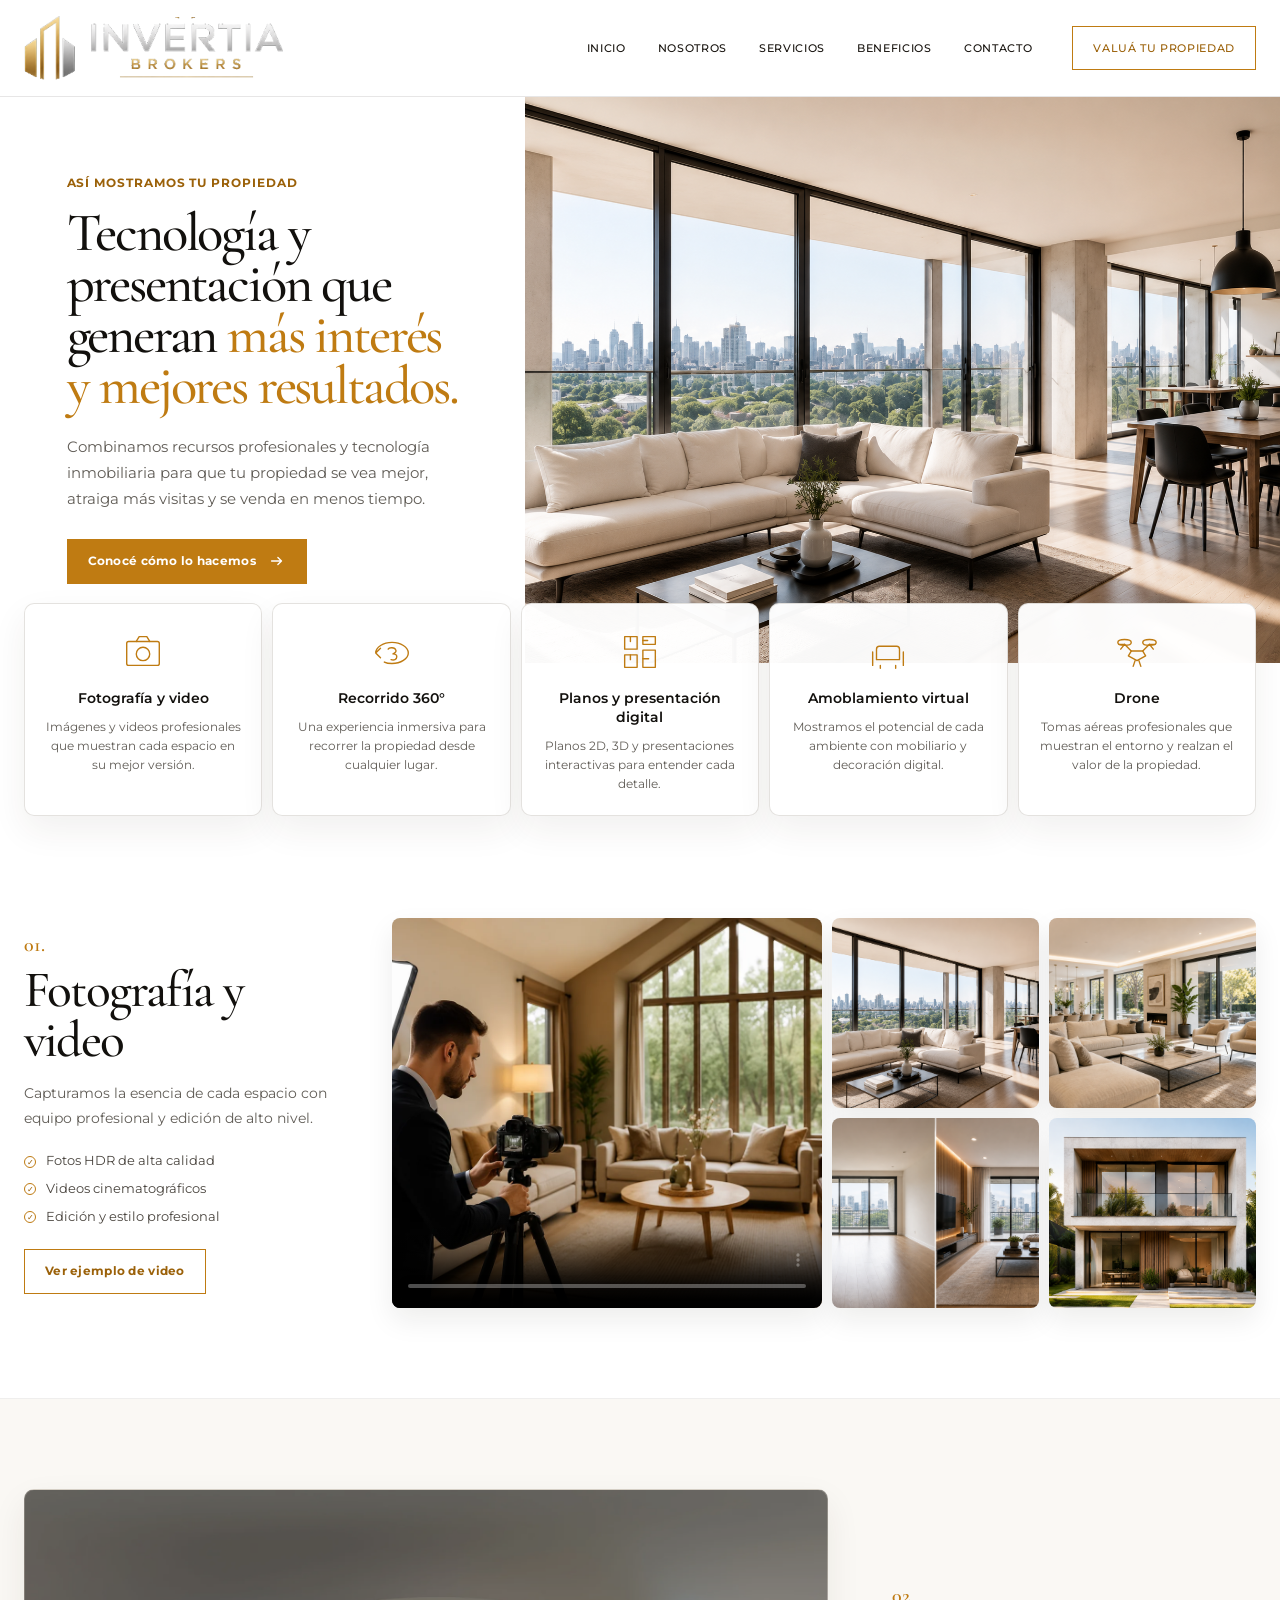
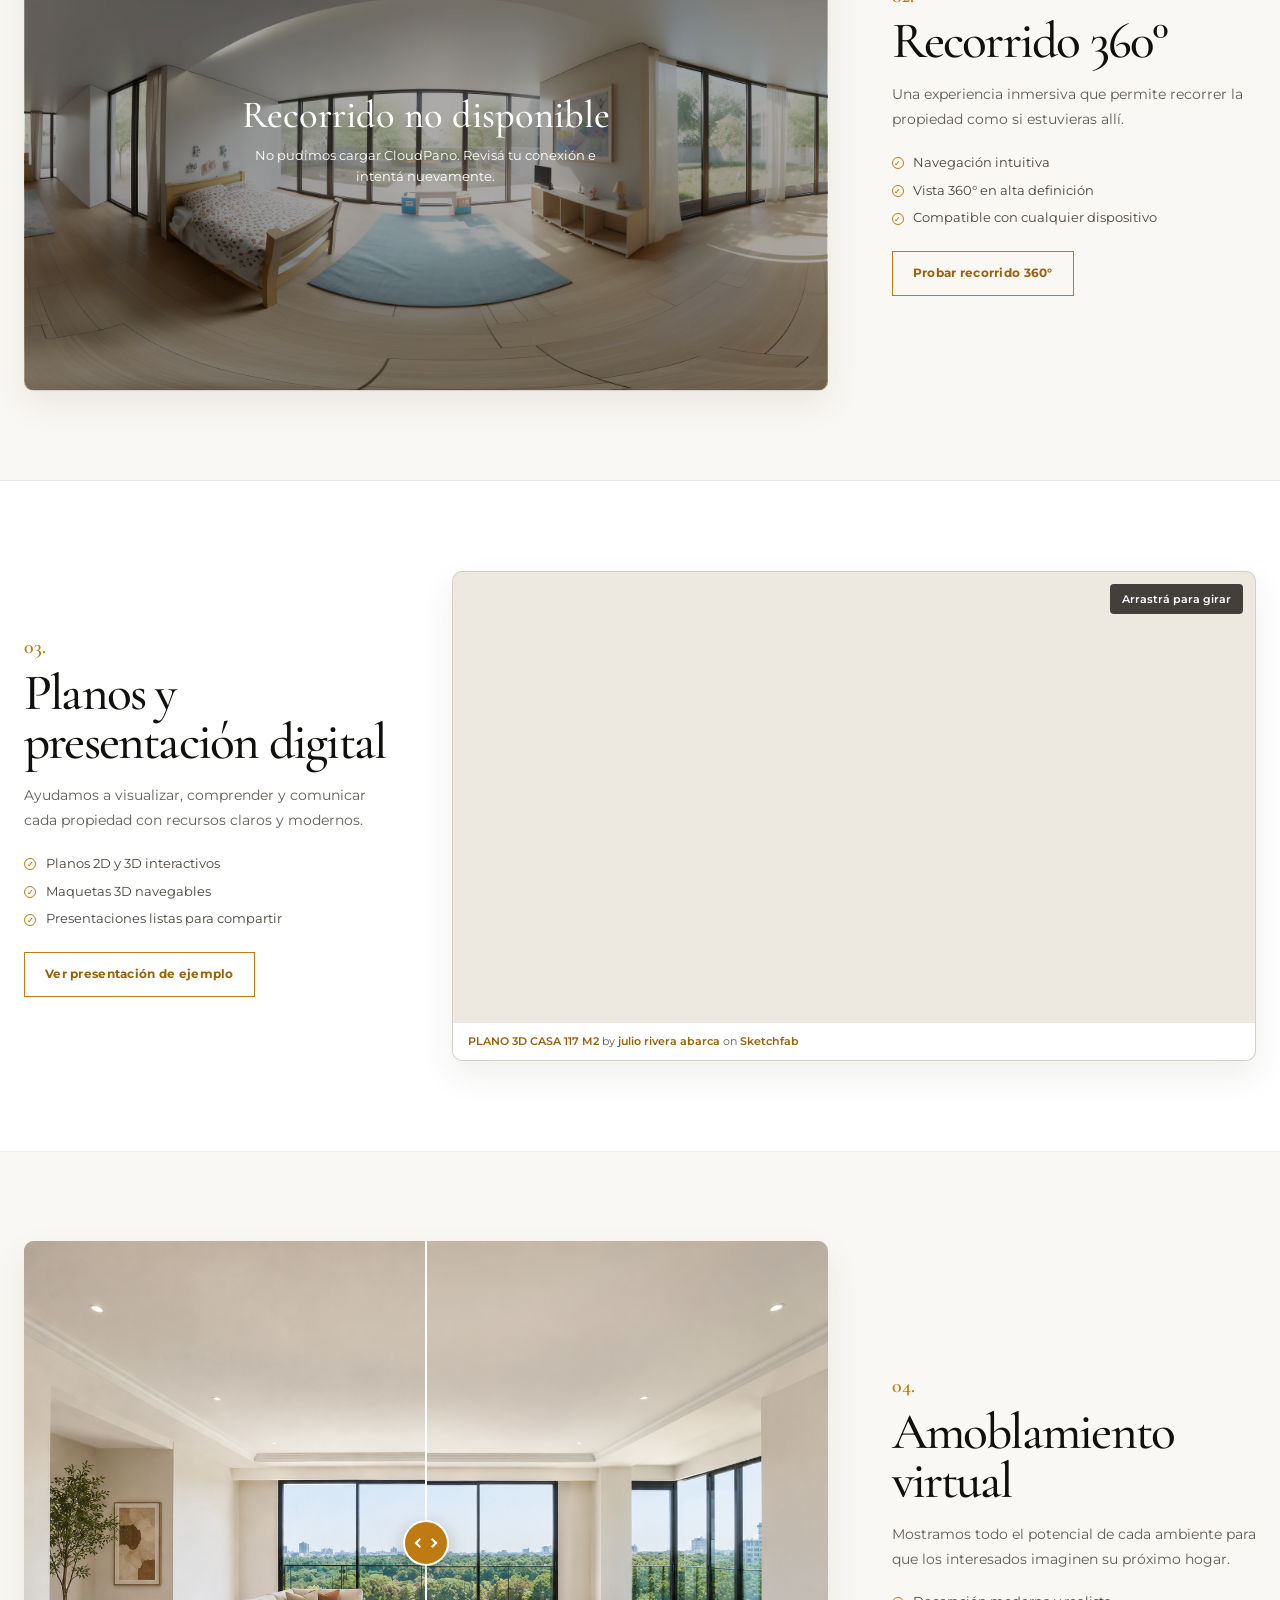
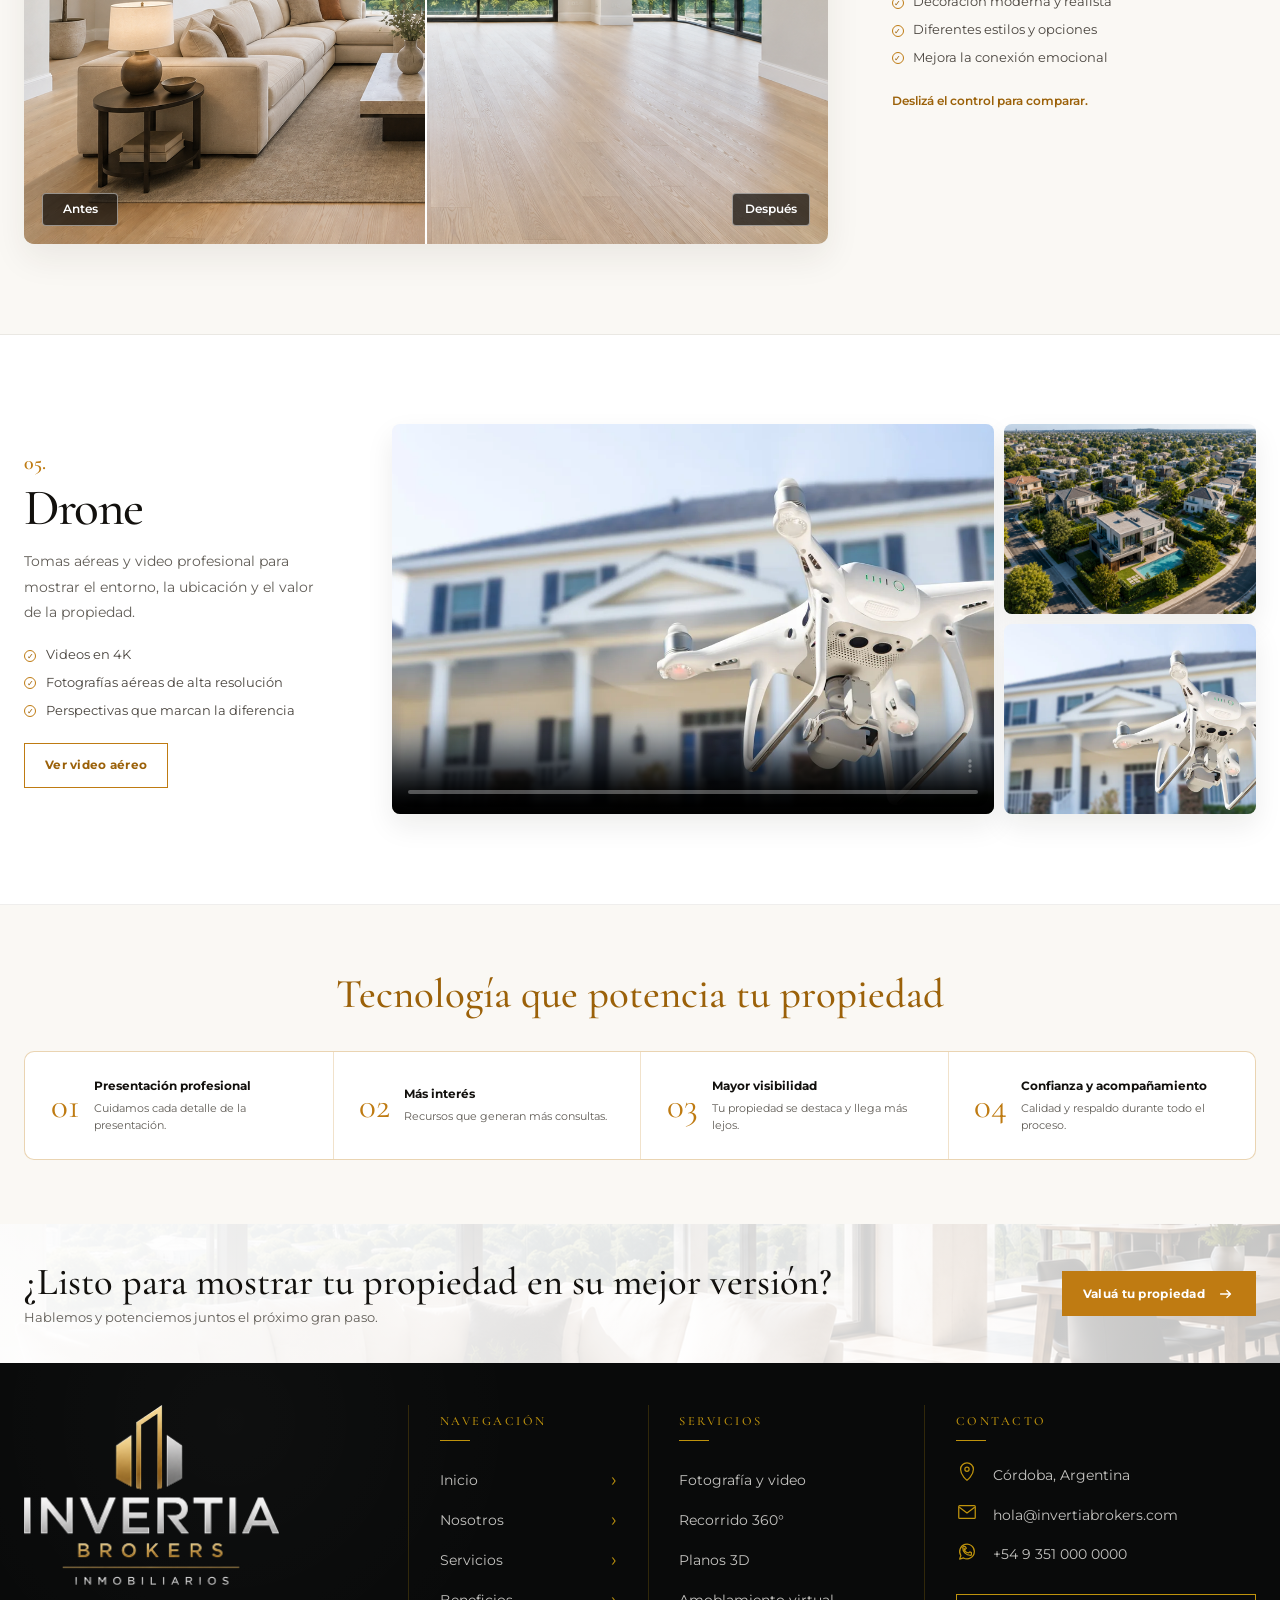
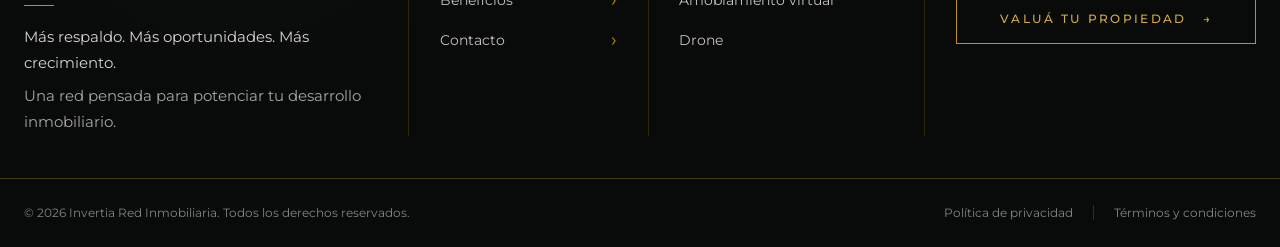
==== asi-mostramos-tu-propiedad.html @ 870684b0 "feat: add asi mostramos tu propiedad page" ====
<!doctype html>
<html lang="es">
  <head>
    <meta charset="UTF-8" />
    <meta name="viewport" content="width=device-width, initial-scale=1.0" />
    <meta
      name="description"
      content="Conocé cómo Invertia presenta cada propiedad con fotografía profesional, recorridos 360°, planos 3D, amoblamiento virtual y drone."
    />
    <title>Así mostramos tu propiedad | Invertia Brokers Inmobiliarios</title>
    <link rel="icon" type="image/png" sizes="32x32" href="assets/favicon/favicon-32.png" />
    <link rel="icon" type="image/png" sizes="192x192" href="assets/favicon/favicon-192.png" />
    <link rel="apple-touch-icon" href="assets/favicon/apple-touch-icon.png" />
    <link rel="preconnect" href="https://fonts.googleapis.com" />
    <link rel="preconnect" href="https://fonts.gstatic.com" crossorigin />
    <link
      href="https://fonts.googleapis.com/css2?family=Cormorant+Garamond:wght@400;500;600&family=Montserrat:wght@400;500;600;700&display=swap"
      rel="stylesheet"
    />
    <link rel="stylesheet" href="styles.css?v=4" />
    <link rel="stylesheet" href="mostrar-propiedad.css?v=1" />
  </head>
  <body class="showcase-page">
    <header class="showcase-header">
      <div class="container nav-shell">
        <a class="brand" href="index.html#inicio" aria-label="Ir al inicio de Invertia">
          <span class="brand-horizontal" role="img" aria-label="Invertia Brokers Inmobiliarios">
            <span class="brand-horizontal-symbol" aria-hidden="true">
              <img src="assets/logo-dark.png?v=2" alt="" />
            </span>
            <span class="brand-horizontal-wordmark" aria-hidden="true">
              <img src="assets/logo-dark.png?v=2" alt="" />
            </span>
          </span>
        </a>

        <button
          class="menu-toggle"
          type="button"
          aria-expanded="false"
          aria-controls="primary-nav"
          aria-label="Abrir menú"
        >
          <span></span>
          <span></span>
        </button>

        <nav class="nav" id="primary-nav" aria-label="Navegación principal">
          <a href="index.html#inicio">Inicio</a>
          <a href="nosotros.html">Nosotros</a>
          <a class="is-active" href="asi-mostramos-tu-propiedad.html" aria-current="page">Servicios</a>
          <a href="beneficios.html">Beneficios</a>
          <a href="sumate.html#sumate-form">Contacto</a>
          <a class="button nav-cta" href="sumate.html#sumate-form">VALUÁ TU PROPIEDAD</a>
        </nav>
      </div>
    </header>

    <main>
      <section class="showcase-hero" aria-labelledby="showcase-title">
        <div class="showcase-hero-copy">
          <div class="showcase-hero-copy-inner">
            <span class="showcase-eyebrow">Así mostramos tu propiedad</span>
            <h1 id="showcase-title">
              Tecnología y presentación que generan
              <span>más interés y mejores resultados.</span>
            </h1>
            <p>
              Combinamos recursos profesionales y tecnología inmobiliaria para que tu
              propiedad se vea mejor, atraiga más visitas y se venda en menos tiempo.
            </p>
            <a class="showcase-button showcase-button-filled" href="#servicios">
              Conocé cómo lo hacemos
              <svg viewBox="0 0 20 20" aria-hidden="true"><path d="M4 10h11M11 6l4 4-4 4" /></svg>
            </a>
          </div>
        </div>
        <div class="showcase-hero-media">
          <img
            src="assets/sections/invertia-hero-interior.png"
            alt="Living luminoso presentado profesionalmente"
          />
        </div>
      </section>

      <nav class="service-cards container" id="servicios" aria-label="Servicios de presentación inmobiliaria">
        <a class="service-card" href="#fotografia-video">
          <svg viewBox="0 0 48 48" aria-hidden="true"><rect x="7" y="13" width="34" height="25" rx="2"/><path d="M17 13l3-5h8l3 5M24 19a7 7 0 1 1 0 14 7 7 0 0 1 0-14Z"/></svg>
          <strong>Fotografía y video</strong>
          <span>Imágenes y videos profesionales que muestran cada espacio en su mejor versión.</span>
        </a>
        <a class="service-card" href="#recorrido-360">
          <svg viewBox="0 0 48 48" aria-hidden="true"><path d="M7 25c0-6 8-11 17-11s17 5 17 11-8 11-17 11c-3 0-6-.5-8-1.5M7 25l5-5M7 25l5 5"/><path d="M20 21c1-2 7-2 8 1 1 2-1 3-3 4 2 0 4 1 4 3 0 3-3 4-6 3"/></svg>
          <strong>Recorrido 360°</strong>
          <span>Una experiencia inmersiva para recorrer la propiedad desde cualquier lugar.</span>
        </a>
        <a class="service-card" href="#planos-digitales">
          <svg viewBox="0 0 48 48" aria-hidden="true"><path d="M8 8h13v13H8zM27 8h13v8H27zM27 22h13v18H27zM8 27h13v13H8z"/><path d="M14 8v5M27 12h5M27 31h6M14 27v5"/></svg>
          <strong>Planos y presentación digital</strong>
          <span>Planos 2D, 3D y presentaciones interactivas para entender cada detalle.</span>
        </a>
        <a class="service-card" href="#amoblamiento-virtual">
          <svg viewBox="0 0 48 48" aria-hidden="true"><path d="M8 24v14M40 24v14M12 32h24M12 22v10M36 22v10M15 18h18a3 3 0 0 1 3 3v11H12V21a3 3 0 0 1 3-3Z"/><path d="M16 38v3M32 38v3"/></svg>
          <strong>Amoblamiento virtual</strong>
          <span>Mostramos el potencial de cada ambiente con mobiliario y decoración digital.</span>
        </a>
        <a class="service-card" href="#drone">
          <svg viewBox="0 0 48 48" aria-hidden="true"><path d="M18 23h12l3 5-9 5-9-5 3-5Z"/><path d="M18 23l-7-7M30 23l7-7M11 16H5M43 16h-6M11 16l-4 5M37 16l4 5M22 33l-2 6M26 33l2 6"/><ellipse cx="11" cy="14" rx="7" ry="3"/><ellipse cx="37" cy="14" rx="7" ry="3"/></svg>
          <strong>Drone</strong>
          <span>Tomas aéreas profesionales que muestran el entorno y realzan el valor de la propiedad.</span>
        </a>
      </nav>

      <section class="showcase-section" id="fotografia-video" aria-labelledby="photo-title">
        <div class="container showcase-row showcase-row-photo">
          <div class="showcase-copy">
            <span class="showcase-number">01.</span>
            <h2 id="photo-title">Fotografía y video</h2>
            <p>Capturamos la esencia de cada espacio con equipo profesional y edición de alto nivel.</p>
            <ul class="showcase-list">
              <li>Fotos HDR de alta calidad</li>
              <li>Videos cinematográficos</li>
              <li>Edición y estilo profesional</li>
            </ul>
            <a class="showcase-button" href="sumate.html#sumate-form">Ver ejemplo de video</a>
          </div>
          <div class="photo-media-grid">
            <video
              class="media-video photo-main-video"
              controls
              preload="none"
              poster="assets/sections/visual-media-photo-video-approved.webp"
              aria-label="Reproductor preparado para el video profesional de la propiedad"
            >
              Tu navegador no admite video HTML5.
            </video>
            <img src="assets/sections/invertia-hero-interior.png" alt="Living fotografiado con luz natural" loading="lazy" />
            <img src="assets/sections/visual-media-360.png" alt="Dormitorio luminoso preparado para publicación" loading="lazy" />
            <img src="assets/sections/visual-media-virtual-staging.png" alt="Ambiente residencial presentado profesionalmente" loading="lazy" />
            <img src="assets/sections/invertia-property-editorial.png" alt="Fachada residencial contemporánea" loading="lazy" />
          </div>
        </div>
      </section>

      <section class="showcase-section showcase-section-tinted" id="recorrido-360" aria-labelledby="tour-title">
        <div class="container showcase-row showcase-row-reverse">
          <div class="cloudpano-card" data-cloudpano>
            <div id="IFPUdh60u" class="cloudpano-embed" aria-label="Recorrido virtual 360 grados"></div>
            <div class="embed-loading" data-cloudpano-status>
              <strong>Recorrido 360°</strong>
              <span>El recorrido interactivo se cargará al acercarte a esta sección.</span>
            </div>
            <noscript>
              <p class="embed-fallback">Activá JavaScript para ver el recorrido 360°.</p>
            </noscript>
          </div>
          <div class="showcase-copy">
            <span class="showcase-number">02.</span>
            <h2 id="tour-title">Recorrido 360°</h2>
            <p>Una experiencia inmersiva que permite recorrer la propiedad como si estuvieras allí.</p>
            <ul class="showcase-list">
              <li>Navegación intuitiva</li>
              <li>Vista 360° en alta definición</li>
              <li>Compatible con cualquier dispositivo</li>
            </ul>
            <a class="showcase-button" href="#IFPUdh60u">Probar recorrido 360°</a>
          </div>
        </div>
      </section>

      <section class="showcase-section" id="planos-digitales" aria-labelledby="plans-title">
        <div class="container showcase-row">
          <div class="showcase-copy">
            <span class="showcase-number">03.</span>
            <h2 id="plans-title">Planos y presentación digital</h2>
            <p>Ayudamos a visualizar, comprender y comunicar cada propiedad con recursos claros y modernos.</p>
            <ul class="showcase-list">
              <li>Planos 2D y 3D interactivos</li>
              <li>Maquetas 3D navegables</li>
              <li>Presentaciones listas para compartir</li>
            </ul>
            <a class="showcase-button" href="#plano-3d">Ver presentación de ejemplo</a>
          </div>
          <div class="sketchfab-card" id="plano-3d">
            <span class="media-instruction">Arrastrá para girar</span>
            <div class="sketchfab-embed-wrapper">
              <iframe
                title="PLANO 3D CASA 117 M2"
                frameborder="0"
                allowfullscreen
                mozallowfullscreen="true"
                webkitallowfullscreen="true"
                allow="autoplay; fullscreen; xr-spatial-tracking"
                xr-spatial-tracking
                execution-while-out-of-viewport
                execution-while-not-rendered
                web-share
                loading="lazy"
                src="https://sketchfab.com/models/ee57ab41abd74a05b44eb73acf3abbdf/embed"
              ></iframe>
              <p class="sketchfab-attribution">
                <a href="https://sketchfab.com/3d-models/plano-3d-casa-117-m2-ee57ab41abd74a05b44eb73acf3abbdf?utm_medium=embed&amp;utm_campaign=share-popup&amp;utm_content=ee57ab41abd74a05b44eb73acf3abbdf" target="_blank" rel="nofollow noopener noreferrer">PLANO 3D CASA 117 M2</a>
                by
                <a href="https://sketchfab.com/julioriveraabarca?utm_medium=embed&amp;utm_campaign=share-popup&amp;utm_content=ee57ab41abd74a05b44eb73acf3abbdf" target="_blank" rel="nofollow noopener noreferrer">julio rivera abarca</a>
                on
                <a href="https://sketchfab.com?utm_medium=embed&amp;utm_campaign=share-popup&amp;utm_content=ee57ab41abd74a05b44eb73acf3abbdf" target="_blank" rel="nofollow noopener noreferrer">Sketchfab</a>
              </p>
            </div>
          </div>
        </div>
      </section>

      <section class="showcase-section showcase-section-tinted" id="amoblamiento-virtual" aria-labelledby="staging-title">
        <div class="container showcase-row showcase-row-reverse">
          <div class="comparison" data-comparison style="--position: 50%">
            <img class="comparison-before" src="assets/sections/virtual-staging-before.png" alt="Ambiente vacío antes del amoblamiento virtual" loading="lazy" />
            <div class="comparison-after-wrap" aria-hidden="true">
              <img class="comparison-after" src="assets/sections/virtual-staging-after.png" alt="" />
            </div>
            <span class="comparison-label comparison-label-before">Antes</span>
            <span class="comparison-label comparison-label-after">Después</span>
            <span class="comparison-divider" aria-hidden="true"><span></span></span>
            <label class="sr-only" for="staging-comparison">Comparar antes y después</label>
            <input id="staging-comparison" type="range" min="0" max="100" value="50" aria-valuetext="50% después" />
          </div>
          <div class="showcase-copy">
            <span class="showcase-number">04.</span>
            <h2 id="staging-title">Amoblamiento virtual</h2>
            <p>Mostramos todo el potencial de cada ambiente para que los interesados imaginen su próximo hogar.</p>
            <ul class="showcase-list">
              <li>Decoración moderna y realista</li>
              <li>Diferentes estilos y opciones</li>
              <li>Mejora la conexión emocional</li>
            </ul>
            <p class="comparison-hint">Deslizá el control para comparar.</p>
          </div>
        </div>
      </section>

      <section class="showcase-section" id="drone" aria-labelledby="drone-title">
        <div class="container showcase-row showcase-row-photo">
          <div class="showcase-copy">
            <span class="showcase-number">05.</span>
            <h2 id="drone-title">Drone</h2>
            <p>Tomas aéreas y video profesional para mostrar el entorno, la ubicación y el valor de la propiedad.</p>
            <ul class="showcase-list">
              <li>Videos en 4K</li>
              <li>Fotografías aéreas de alta resolución</li>
              <li>Perspectivas que marcan la diferencia</li>
            </ul>
            <a class="showcase-button" href="sumate.html#sumate-form">Ver video aéreo</a>
          </div>
          <div class="drone-media-grid">
            <video
              class="media-video drone-main-video"
              controls
              preload="none"
              poster="assets/sections/visual-media-drone-approved.webp"
              aria-label="Reproductor preparado para el video aéreo de la propiedad"
            >
              Tu navegador no admite video HTML5.
            </video>
            <img src="assets/sections/visual-media-drone.png" alt="Vista aérea complementaria de una propiedad" loading="lazy" />
            <img src="assets/sections/visual-media-drone-approved.webp" alt="Drone utilizado para tomas inmobiliarias" loading="lazy" />
          </div>
        </div>
      </section>

      <section class="showcase-benefits" aria-labelledby="benefits-strip-title">
        <div class="container">
          <h2 id="benefits-strip-title">Tecnología que potencia tu propiedad</h2>
          <div class="showcase-benefits-grid">
            <article><span>01</span><div><strong>Presentación profesional</strong><p>Cuidamos cada detalle de la presentación.</p></div></article>
            <article><span>02</span><div><strong>Más interés</strong><p>Recursos que generan más consultas.</p></div></article>
            <article><span>03</span><div><strong>Mayor visibilidad</strong><p>Tu propiedad se destaca y llega más lejos.</p></div></article>
            <article><span>04</span><div><strong>Confianza y acompañamiento</strong><p>Calidad y respaldo durante todo el proceso.</p></div></article>
          </div>
        </div>
      </section>

      <section class="showcase-final-cta">
        <div class="container showcase-final-cta-inner">
          <div>
            <h2>¿Listo para mostrar tu propiedad en su mejor versión?</h2>
            <p>Hablemos y potenciemos juntos el próximo gran paso.</p>
          </div>
          <a class="showcase-button showcase-button-filled" href="sumate.html#sumate-form">
            Valuá tu propiedad
            <svg viewBox="0 0 20 20" aria-hidden="true"><path d="M4 10h11M11 6l4 4-4 4" /></svg>
          </a>
        </div>
      </section>
    </main>

    <footer class="site-footer" id="contacto">
      <div class="container footer-main-grid">
        <div class="footer-brand">
          <img src="assets/logo-dark.png?v=2" alt="Invertia Brokers Inmobiliarios" />
          <span class="footer-accent-line" aria-hidden="true"></span>
          <p class="footer-brand-lead">Más respaldo. Más oportunidades. Más crecimiento.</p>
          <p>Una red pensada para potenciar tu desarrollo inmobiliario.</p>
        </div>
        <nav class="footer-column footer-navigation" aria-labelledby="showcase-footer-navigation">
          <h3 id="showcase-footer-navigation">Navegación</h3>
          <ul>
            <li><a href="index.html#inicio">Inicio</a></li>
            <li><a href="nosotros.html">Nosotros</a></li>
            <li><a href="asi-mostramos-tu-propiedad.html" aria-current="page">Servicios</a></li>
            <li><a href="beneficios.html">Beneficios</a></li>
            <li><a href="sumate.html#sumate-form">Contacto</a></li>
          </ul>
        </nav>
        <section class="footer-column footer-resources" aria-labelledby="showcase-footer-services">
          <h3 id="showcase-footer-services">Servicios</h3>
          <ul>
            <li><span>Fotografía y video</span></li>
            <li><span>Recorrido 360°</span></li>
            <li><span>Planos 3D</span></li>
            <li><span>Amoblamiento virtual</span></li>
            <li><span>Drone</span></li>
          </ul>
        </section>
        <section class="footer-column footer-contact" aria-labelledby="showcase-footer-contact">
          <h3 id="showcase-footer-contact">Contacto</h3>
          <ul>
            <li>
              <span class="footer-contact-icon" aria-hidden="true"><svg viewBox="0 0 24 24" focusable="false"><path d="M12 21s7-5.1 7-12a7 7 0 1 0-14 0c0 6.9 7 12 7 12Z"></path><circle cx="12" cy="9" r="2.3"></circle></svg></span>
              <span>Córdoba, Argentina</span>
            </li>
            <li>
              <span class="footer-contact-icon" aria-hidden="true"><svg viewBox="0 0 24 24" focusable="false"><rect x="3" y="5" width="18" height="14" rx="1"></rect><path d="m4 7 8 6 8-6"></path></svg></span>
              <a href="mailto:hola@invertiabrokers.com">hola@invertiabrokers.com</a>
            </li>
            <li>
              <span class="footer-contact-icon" aria-hidden="true"><svg viewBox="0 0 24 24" focusable="false"><path d="M20 11.5a8 8 0 0 1-11.8 7L4 19.8l1.3-4A8 8 0 1 1 20 11.5Z"></path><path d="M9 8.2c.3 2.6 2.2 4.5 4.8 4.8l1.2-1.2 1.8.9v2c0 .6-.5 1-1 1A8.5 8.5 0 0 1 7.3 7.2c0-.6.4-1 1-1h2l.9 1.8L10 9.2"></path></svg></span>
              <span>+54 9 351 000 0000</span>
            </li>
          </ul>
          <a class="footer-contact-cta" href="sumate.html#sumate-form">VALUÁ TU PROPIEDAD <span aria-hidden="true">→</span></a>
        </section>
      </div>
      <div class="footer-legal">
        <div class="container footer-legal-inner">
          <p>&copy; 2026 Invertia Red Inmobiliaria. Todos los derechos reservados.</p>
          <div aria-label="Información legal"><span>Política de privacidad</span><span>Términos y condiciones</span></div>
        </div>
      </div>
    </footer>

    <script src="script.js?v=2"></script>
    <script src="mostrar-propiedad.js?v=1"></script>
  </body>
</html>
---- styles.css ----
:root {
  --color-primary: #1e5bff;
  --color-primary-dark: #123b9e;
  --color-primary-soft: #dce7ff;
  --color-bg: #f5f6f8;
  --color-white: #ffffff;
  --color-text: #1e1e1e;
  --color-muted: #6b7280;
  --color-border: #e5e7eb;
  --color-dark-surface: #0e172d;
  --shadow-soft: 0 24px 60px rgba(15, 23, 42, 0.08);
  --shadow-hover: 0 26px 70px rgba(17, 24, 39, 0.14);
  --radius-xl: 32px;
  --radius-lg: 24px;
  --radius-md: 18px;
  --container: 1520px;
  --container-wide: 96vw;
  --container-mobile-gap: 28px;
  --container-desktop-gap: 40px;
}

*,
*::before,
*::after {
  box-sizing: border-box;
}

html {
  scroll-behavior: smooth;
}

body {
  margin: 0;
  font-family: "Montserrat", sans-serif;
  color: var(--color-text);
  background:
    radial-gradient(circle at top, rgba(30, 91, 255, 0.1), transparent 28%),
    linear-gradient(180deg, #fcfdff 0%, var(--color-bg) 100%);
}

img,
video {
  max-width: 100%;
  display: block;
}

a {
  color: inherit;
  text-decoration: none;
}

button,
a,
video {
  -webkit-tap-highlight-color: transparent;
}

.container {
  width: min(var(--container-wide), calc(100% - var(--container-desktop-gap)), var(--container));
  margin: 0 auto;
}

.narrow {
  max-width: 1080px;
}

.section,
.section-light,
.section-dark {
  padding: 96px 0;
}

.section-light {
  background: linear-gradient(
    180deg,
    rgba(255, 255, 255, 0.92),
    rgba(245, 246, 248, 0.88)
  );
}

.section-dark {
  color: var(--color-white);
  background:
    radial-gradient(circle at top left, rgba(30, 91, 255, 0.28), transparent 28%),
    linear-gradient(135deg, #081020 0%, #122346 100%);
}

.eyebrow {
  display: inline-flex;
  align-items: center;
  gap: 10px;
  margin-bottom: 18px;
  color: var(--color-primary-dark);
  font-size: 0.84rem;
  font-weight: 700;
  letter-spacing: 0.2em;
  text-transform: uppercase;
}

.eyebrow::before {
  content: "";
  width: 34px;
  height: 1px;
  background: currentColor;
  opacity: 0.55;
}

.eyebrow-dark {
  color: rgba(255, 255, 255, 0.78);
}

.eyebrow-hero {
  color: rgba(255, 255, 255, 0.82);
  justify-content: center;
}

.button {
  display: inline-flex;
  align-items: center;
  justify-content: center;
  min-height: 54px;
  padding: 0 28px;
  border: 0;
  border-radius: 999px;
  font-size: 0.9rem;
  font-weight: 700;
  letter-spacing: 0.08em;
  transition:
    transform 180ms ease,
    box-shadow 180ms ease,
    background-color 180ms ease,
    color 180ms ease;
}

.button:hover,
.button:focus-visible {
  transform: translateY(-2px);
}

.button-primary {
  color: var(--color-white);
  background: linear-gradient(135deg, var(--color-primary), var(--color-primary-dark));
  box-shadow: 0 16px 34px rgba(30, 91, 255, 0.26);
}

.button-primary:hover,
.button-primary:focus-visible {
  box-shadow: 0 22px 42px rgba(30, 91, 255, 0.32);
}

.button-light {
  color: var(--color-dark-surface);
  background: var(--color-white);
  box-shadow: 0 16px 34px rgba(255, 255, 255, 0.15);
}

.button-hero {
  color: var(--color-text);
  background: var(--color-white);
  box-shadow: 0 16px 36px rgba(0, 0, 0, 0.28);
}

.button-hero:hover,
.button-hero:focus-visible {
  box-shadow: 0 22px 44px rgba(0, 0, 0, 0.34);
}

.hero {
  padding: 14px 0 36px;
}

.hero-shell {
  position: relative;
}

.hero-stage {
  position: relative;
}

.site-header {
  position: absolute;
  inset: 12px 12px auto;
  z-index: 4;
}

.nav-shell {
  display: flex;
  align-items: center;
  justify-content: space-between;
  gap: 16px;
  padding: 10px 14px 10px 18px;
  background: rgba(255, 255, 255, 0.9);
  border: 1px solid rgba(255, 255, 255, 0.42);
  border-radius: 999px;
  backdrop-filter: blur(18px);
  box-shadow: 0 12px 30px rgba(15, 23, 42, 0.1);
}

.brand {
  flex: 0 0 auto;
}

.brand img {
  width: clamp(96px, 9vw, 132px);
  object-fit: contain;
  mix-blend-mode: multiply;
}

.nav {
  display: flex;
  align-items: center;
  gap: 20px;
}

.nav a {
  font-size: 0.82rem;
  font-weight: 500;
  color: rgba(30, 30, 30, 0.88);
  transition: color 180ms ease;
}

.nav a:hover,
.nav a:focus-visible {
  color: var(--color-primary);
}

.nav-cta {
  min-height: 42px;
  margin-left: 4px;
  padding-inline: 20px;
  font-size: 0.76rem;
}

.menu-toggle {
  display: none;
  width: 48px;
  height: 48px;
  padding: 0;
  border: 0;
  border-radius: 50%;
  background: var(--color-white);
  box-shadow: inset 0 0 0 1px rgba(229, 231, 235, 0.9);
  cursor: pointer;
}

.menu-toggle span {
  display: block;
  width: 18px;
  height: 2px;
  margin: 5px auto;
  background: var(--color-text);
  transition: transform 180ms ease, opacity 180ms ease;
}

.video-frame {
  position: relative;
  overflow: hidden;
  min-height: clamp(410px, 52vh, 510px);
  border-radius: 40px;
  background:
    linear-gradient(135deg, rgba(8, 16, 32, 0.88), rgba(18, 59, 158, 0.38)),
    linear-gradient(180deg, rgba(255, 255, 255, 0.78), rgba(255, 255, 255, 0.48));
  border: 1px solid rgba(255, 255, 255, 0.72);
  box-shadow: 0 36px 80px rgba(15, 23, 42, 0.18);
}

.video-frame::before {
  content: "";
  position: absolute;
  inset: 0;
  z-index: 1;
  background:
    linear-gradient(180deg, rgba(4, 8, 20, 0.26), rgba(4, 8, 20, 0.4)),
    radial-gradient(circle at center, rgba(7, 14, 28, 0.1), rgba(7, 14, 28, 0.36));
  pointer-events: none;
}

.video-frame::after {
  content: "";
  position: absolute;
  right: -120px;
  bottom: -120px;
  z-index: 2;
  width: 380px;
  height: 200px;
  border: 1px solid rgba(92, 136, 255, 0.3);
  border-radius: 50%;
  opacity: 0.9;
  pointer-events: none;
}

.home-video {
  width: 100%;
  min-height: clamp(410px, 52vh, 510px);
  object-fit: cover;
  background:
    linear-gradient(135deg, rgba(8, 16, 32, 0.96), rgba(18, 59, 158, 0.82));
}

.hero-overlay {
  position: absolute;
  inset: 0;
  z-index: 3;
  display: grid;
  place-items: center;
  padding: 94px 40px 30px;
}

.hero-copy {
  text-align: center;
  max-width: 760px;
}

.hero h1 {
  margin: 0;
  color: var(--color-white);
  font-size: clamp(2.45rem, 4.05vw, 3.8rem);
  line-height: 0.98;
  font-weight: 800;
  letter-spacing: -0.055em;
  text-wrap: balance;
}

.hero-subtitle {
  margin: 16px auto 24px;
  max-width: 620px;
  color: rgba(255, 255, 255, 0.9);
  font-size: clamp(0.94rem, 1.3vw, 1.02rem);
  font-weight: 400;
  line-height: 1.48;
}

.barrier-section {
  padding: 24px 0 52px;
}

.barrier-panel {
  display: grid;
  justify-items: center;
  gap: 8px;
  padding: 32px 24px;
  border: 1px solid rgba(229, 231, 235, 0.82);
  border-radius: 28px;
  background:
    radial-gradient(circle at top, rgba(30, 91, 255, 0.08), transparent 40%),
    linear-gradient(180deg, rgba(255, 255, 255, 0.96), rgba(246, 248, 252, 0.94));
  box-shadow: var(--shadow-soft);
  text-align: center;
}

.barrier-panel h2 {
  margin: 0;
  font-size: clamp(2rem, 3.4vw, 3.45rem);
  line-height: 1.05;
  letter-spacing: -0.05em;
  font-weight: 800;
  text-wrap: balance;
}

.barrier-panel p {
  margin: 0;
  color: var(--color-muted);
  font-size: clamp(1rem, 1.35vw, 1.16rem);
  line-height: 1.4;
  font-weight: 600;
}

.barrier-panel .button {
  min-height: 50px;
  margin-top: 0;
  padding-inline: 24px;
}

.visibility-section {
  padding: 48px 0 82px;
}

.visibility-inner {
  position: relative;
  width: min(calc(100% - 32px), 1600px);
  min-height: 700px;
  margin: 0 auto;
  padding: 48px 50px 50px;
  overflow: hidden;
  border-radius: 36px;
  background:
    radial-gradient(circle at 74% 56%, rgba(119, 106, 255, 0.12), transparent 22%),
    radial-gradient(circle at 28% 16%, rgba(85, 151, 255, 0.08), transparent 20%),
    linear-gradient(180deg, rgba(255, 255, 255, 0.98), rgba(248, 250, 255, 0.98));
  border: 1px solid rgba(223, 228, 246, 0.92);
  box-shadow: 0 30px 70px rgba(32, 55, 112, 0.1);
}

.visibility-inner::before {
  content: "";
  position: absolute;
  inset: 0;
  background:
    radial-gradient(circle at 10% 92%, rgba(71, 119, 255, 0.08), transparent 18%),
    radial-gradient(circle at 94% 22%, rgba(168, 102, 255, 0.08), transparent 16%);
  pointer-events: none;
}

.visibility-content {
  position: relative;
  z-index: 1;
  display: grid;
  grid-template-columns: minmax(0, 0.98fr) minmax(0, 1.02fr);
  gap: 60px;
  align-items: center;
}

.visibility-left,
.visibility-right {
  position: relative;
  z-index: 1;
}

.visibility-left {
  max-width: 720px;
  padding: 6px 0;
}

.visibility-pill {
  display: inline-flex;
  align-items: center;
  gap: 12px;
  padding: 10px 16px;
  border: 1px solid rgba(85, 112, 255, 0.24);
  border-radius: 999px;
  background: rgba(255, 255, 255, 0.86);
  color: #3658d6;
  font-size: 0.86rem;
  font-weight: 700;
  letter-spacing: 0.08em;
  text-transform: uppercase;
}

.visibility-pill-dot {
  width: 10px;
  height: 10px;
  border-radius: 50%;
  background: #5671ff;
  box-shadow: 0 0 0 6px rgba(95, 122, 255, 0.08);
}

.visibility-title,
.commission-copy h2,
.brand-copy h2 {
  margin: 0;
  font-size: clamp(2rem, 2.7vw, 3.2rem);
  line-height: 1.08;
  letter-spacing: -0.045em;
  font-weight: 800;
}

.visibility-title {
  margin-top: 22px;
  color: #0f2257;
  font-size: clamp(2.75rem, 4.1vw, 4.7rem);
  line-height: 0.98;
  letter-spacing: -0.07em;
}

.visibility-title span {
  background: linear-gradient(135deg, #3290ff 4%, #5e78ff 44%, #9b3fff 96%);
  -webkit-background-clip: text;
  background-clip: text;
  color: transparent;
}

.commission-copy p,
.brand-copy p,
.footer-brand p {
  font-size: 1.02rem;
  line-height: 1.8;
  color: var(--color-muted);
}

.visibility-description {
  max-width: 700px;
  margin: 20px 0 28px;
  color: rgba(15, 34, 87, 0.76);
  font-size: 1.05rem;
  line-height: 1.58;
}

.visibility-features {
  display: grid;
  grid-template-columns: repeat(2, minmax(0, 1fr));
  gap: 16px;
  margin-bottom: 30px;
}

.visibility-feature-card:last-child {
  grid-column: 1 / -1;
  justify-self: center;
  width: calc(50% - 9px);
}

.visibility-feature-card {
  display: flex;
  align-items: center;
  gap: 14px;
  min-height: 86px;
  padding: 16px 16px 16px 18px;
  border: 1px solid rgba(219, 225, 244, 0.98);
  border-radius: 22px;
  background: rgba(255, 255, 255, 0.98);
  backdrop-filter: blur(10px);
  -webkit-backdrop-filter: blur(12px);
  box-shadow:
    inset 0 1px 0 rgba(255, 255, 255, 0.7),
    0 18px 34px rgba(23, 49, 110, 0.08);
  transition:
    transform 220ms ease,
    box-shadow 220ms ease,
    border-color 220ms ease,
    background-color 220ms ease;
}

.visibility-feature-card:hover,
.visibility-feature-card:focus-within {
  transform: translateY(-4px) scale(1.01);
  border-color: rgba(130, 150, 255, 0.44);
  background: rgba(255, 255, 255, 1);
  box-shadow:
    inset 0 1px 0 rgba(255, 255, 255, 0.92),
    0 24px 46px rgba(30, 58, 138, 0.12);
}

.visibility-feature-icon,
.visibility-feature-check {
  display: grid;
  place-items: center;
}

.visibility-feature-icon {
  flex: 0 0 42px;
  width: 42px;
  height: 42px;
  border-radius: 50%;
  background: linear-gradient(135deg, rgba(65, 116, 255, 0.1), rgba(133, 90, 255, 0.14));
  color: #3258ff;
}

.visibility-feature-icon img,
.visibility-feature-check img {
  width: 22px;
  height: 22px;
  object-fit: contain;
}

.visibility-feature-icon img {
  filter: brightness(0) saturate(100%) invert(31%) sepia(96%) saturate(2917%)
    hue-rotate(225deg) brightness(101%) contrast(102%);
}

.visibility-feature-body {
  display: grid;
  gap: 4px;
  flex: 1;
}

.visibility-feature-body strong {
  color: #122357;
  font-size: 1rem;
  font-weight: 600;
  line-height: 1.24;
}

.visibility-feature-body small {
  color: rgba(18, 35, 87, 0.62);
  font-size: 0.84rem;
  line-height: 1.4;
}

.visibility-feature-check {
  flex: 0 0 34px;
  width: 34px;
  height: 34px;
  border-radius: 50%;
  background: linear-gradient(135deg, rgba(107, 137, 255, 0.12), rgba(147, 109, 255, 0.16));
  box-shadow: inset 0 0 0 1px rgba(125, 144, 255, 0.16);
}

.visibility-feature-check img {
  width: 16px;
  height: 16px;
  filter: brightness(0) saturate(100%) invert(31%) sepia(96%) saturate(2917%)
    hue-rotate(225deg) brightness(101%) contrast(102%);
}

.visibility-primary-cta {
  min-height: 56px;
  padding-inline: 26px;
  background: linear-gradient(90deg, #1b6fff 0%, #5f41ff 52%, #9d45f7 100%);
  box-shadow: 0 24px 48px rgba(79, 79, 255, 0.36);
}

.visibility-primary-cta:hover,
.visibility-primary-cta:focus-visible {
  transform: translateY(-3px);
  box-shadow: 0 28px 58px rgba(79, 79, 255, 0.44);
}

.visibility-right {
  position: relative;
  min-height: 560px;
  display: grid;
  place-items: center;
  isolation: isolate;
}

.visibility-right::before {
  content: "";
  position: absolute;
  z-index: -1;
  width: min(86%, 590px);
  aspect-ratio: 1;
  border-radius: 50%;
  background:
    radial-gradient(circle at 42% 44%, rgba(255, 255, 255, 0.96), rgba(242, 245, 255, 0.74) 56%, transparent 76%);
  filter: blur(2px);
  pointer-events: none;
}

.visibility-right::after {
  content: "";
  position: absolute;
  inset: 0;
  z-index: 2;
  background:
    linear-gradient(90deg, rgba(249, 250, 255, 0.98), transparent 9%, transparent 91%, rgba(249, 250, 255, 0.98)),
    linear-gradient(180deg, rgba(249, 250, 255, 0.98), transparent 9%, transparent 91%, rgba(249, 250, 255, 0.98));
  pointer-events: none;
}

.visibility-curve {
  display: none;
}

.visibility-curve-outer {
  top: -32px;
  right: -42px;
  width: 760px;
  height: 760px;
}

.visibility-curve-inner {
  top: 82px;
  right: 84px;
  width: 470px;
  height: 470px;
}

.visibility-dots {
  position: absolute;
  width: 112px;
  height: 112px;
  background-image: radial-gradient(circle, rgba(136, 120, 255, 0.42) 1.6px, transparent 1.9px);
  background-size: 18px 18px;
  opacity: 0.42;
}

.visibility-dots-bottom {
  left: 12%;
  bottom: 6%;
}

.visibility-visual-glow {
  position: absolute;
  width: min(72%, 500px);
  height: 100px;
  bottom: 13%;
  border-radius: 50%;
  background: radial-gradient(circle, rgba(109, 117, 255, 0.2), rgba(109, 117, 255, 0));
  filter: blur(24px);
}

.visibility-visual-image {
  position: relative;
  z-index: 1;
  width: min(100%, 760px);
  height: auto;
  object-fit: contain;
  object-position: center;
  mix-blend-mode: multiply;
  filter: drop-shadow(0 24px 34px rgba(57, 86, 162, 0.12));
}

.visual-media-section {
  padding: 0 16px 84px;
  background: #f5f7fb;
}

.visual-ticker-section {
  position: relative;
  overflow: hidden;
  margin-bottom: 18px;
  padding: 12px 0 24px;
  background:
    linear-gradient(90deg, rgba(11, 25, 81, 0.98), rgba(20, 92, 255, 0.95), rgba(124, 60, 255, 0.95));
  box-shadow:
    inset 0 1px 0 rgba(255, 255, 255, 0.12),
    0 18px 44px rgba(32, 55, 112, 0.1);
}

.visual-ticker-section::before,
.visual-ticker-section::after {
  content: "";
  position: absolute;
  top: 0;
  bottom: 0;
  width: 120px;
  z-index: 1;
  pointer-events: none;
}

.visual-ticker-section::before {
  left: 0;
  background: linear-gradient(90deg, rgba(10, 23, 78, 1), rgba(10, 23, 78, 0));
}

.visual-ticker-section::after {
  right: 0;
  background: linear-gradient(270deg, rgba(98, 70, 255, 1), rgba(98, 70, 255, 0));
}

.visual-ticker-track {
  overflow: hidden;
  white-space: nowrap;
}

.visual-ticker-group {
  display: inline-flex;
  align-items: center;
  min-width: max-content;
  gap: 64px;
  animation: visualTickerMove 28s linear infinite;
}

.visual-ticker-group span {
  display: inline-block;
  color: rgba(255, 255, 255, 0.96);
  font-size: clamp(1.02rem, 1.7vw, 1.4rem);
  font-weight: 800;
  line-height: 1.1;
  letter-spacing: 0.08em;
  text-transform: uppercase;
  padding: 10px 0;
}

.visual-media-container {
  position: relative;
  overflow: hidden;
  width: min(100%, 1540px);
  margin: 0 auto;
  padding: 56px 56px 68px;
  border-radius: 34px;
  background:
    radial-gradient(circle at 82% 18%, rgba(124, 60, 255, 0.1), transparent 18%),
    radial-gradient(circle at 18% 80%, rgba(20, 92, 255, 0.08), transparent 16%),
    rgba(255, 255, 255, 0.98);
  box-shadow: 0 24px 80px rgba(15, 23, 42, 0.08);
}

.visual-media-container::before {
  content: "";
  position: absolute;
  inset: 0;
  background:
    radial-gradient(circle at 7% 8%, rgba(84, 114, 255, 0.08), transparent 18%),
    radial-gradient(circle at 90% 76%, rgba(124, 60, 255, 0.08), transparent 14%);
  pointer-events: none;
}

.visual-media-header,
.visual-media-cards {
  position: relative;
  z-index: 1;
}

.visual-media-header {
  display: grid;
  grid-template-columns: minmax(580px, 1.08fr) minmax(320px, 0.92fr);
  gap: 48px;
  align-items: center;
  margin-bottom: 44px;
}

.visual-media-copy {
  max-width: 820px;
}

.visual-media-badge {
  display: inline-flex;
  align-items: center;
  gap: 12px;
  padding: 12px 20px;
  border: 1px solid rgba(20, 92, 255, 0.22);
  border-radius: 999px;
  background: rgba(255, 255, 255, 0.88);
  color: #3f53eb;
  font-size: 0.92rem;
  font-weight: 700;
  letter-spacing: 0.12em;
  text-transform: uppercase;
}

.visual-media-badge-dot {
  width: 10px;
  height: 10px;
  border-radius: 50%;
  background: #6a63ff;
  box-shadow: 0 0 0 7px rgba(89, 103, 255, 0.08);
}

.visual-media-copy h2 {
  margin: 24px 0 18px;
  color: #07142f;
  font-size: clamp(2.65rem, 3.8vw, 4.2rem);
  line-height: 1.02;
  letter-spacing: -0.07em;
  font-weight: 800;
  text-wrap: balance;
}

.visual-media-copy h2 span {
  background: linear-gradient(90deg, #1683ff, #7c3cff);
  -webkit-background-clip: text;
  background-clip: text;
  color: transparent;
}

.visual-media-copy p {
  max-width: 620px;
  margin: 0;
  color: #65718a;
  font-size: 1.05rem;
  line-height: 1.62;
}

.visual-media-graphic {
  position: relative;
  min-height: 250px;
  display: grid;
  place-items: center;
  isolation: isolate;
}

.visual-media-graphic::before {
  content: "";
  position: absolute;
  z-index: -1;
  width: min(82%, 360px);
  aspect-ratio: 1;
  border-radius: 50%;
  background: radial-gradient(circle, rgba(104, 94, 255, 0.13), rgba(104, 94, 255, 0) 70%);
  pointer-events: none;
}

.visual-media-orbit {
  display: none;
}

.visual-media-orbit-outer {
  width: 460px;
  height: 460px;
  top: -22px;
  right: -18px;
}

.visual-media-orbit-inner {
  width: 296px;
  height: 296px;
  top: 58px;
  right: 68px;
}

.visual-media-graphic-dots {
  display: none;
}

.visual-media-house-card {
  position: relative;
  z-index: 1;
  width: 268px;
  height: 206px;
  padding: 22px 24px;
  border: 1px solid rgba(107, 116, 255, 0.16);
  border-radius: 26px;
  background: linear-gradient(145deg, rgba(255, 255, 255, 0.96), rgba(238, 240, 255, 0.9));
  box-shadow:
    0 24px 52px rgba(55, 69, 140, 0.12),
    inset 0 1px 0 rgba(255, 255, 255, 0.8);
}

.visual-media-house-card svg {
  width: 100%;
  height: 112px;
  color: rgba(86, 83, 232, 0.82);
}

.visual-media-house-controls {
  display: flex;
  align-items: center;
  gap: 12px;
  margin-top: 12px;
}

.visual-media-house-play {
  width: 0;
  height: 0;
  border-top: 7px solid transparent;
  border-bottom: 7px solid transparent;
  border-left: 10px solid #7b55ff;
}

.visual-media-house-line {
  flex: 1;
  height: 3px;
  border-radius: 999px;
  background: linear-gradient(90deg, rgba(123, 85, 255, 0.34), rgba(83, 116, 255, 0.6));
}

.visual-media-house-knob {
  width: 14px;
  height: 14px;
  border-radius: 50%;
  background: #6b74ff;
  box-shadow: 0 0 0 6px rgba(107, 116, 255, 0.12);
}

.visual-media-floating {
  position: absolute;
  z-index: 2;
  display: grid;
  place-items: center;
  border: 1px solid rgba(107, 116, 255, 0.12);
  border-radius: 18px;
  background: rgba(255, 255, 255, 0.94);
  box-shadow: 0 16px 34px rgba(33, 55, 112, 0.1);
}

.visual-media-floating img {
  width: 34px;
  height: 34px;
  object-fit: contain;
  filter: brightness(0) saturate(100%) invert(32%) sepia(91%) saturate(2653%)
    hue-rotate(227deg) brightness(100%) contrast(101%);
}

.visual-media-floating-camera {
  top: 24px;
  right: 12px;
  width: 62px;
  height: 62px;
}

.visual-media-floating-play {
  right: 34px;
  bottom: 18px;
  width: 64px;
  height: 64px;
}

.visual-media-floating-play span {
  width: 0;
  height: 0;
  margin-left: 4px;
  border-top: 11px solid transparent;
  border-bottom: 11px solid transparent;
  border-left: 17px solid #6b55ff;
}

.visual-media-cards {
  display: grid;
  grid-template-columns: repeat(4, minmax(0, 1fr));
  gap: 28px;
}

.visual-media-card {
  position: relative;
  overflow: hidden;
  border-radius: 24px;
  background: #fff;
  box-shadow: 0 18px 48px rgba(17, 24, 39, 0.09);
  transition:
    transform 220ms ease,
    box-shadow 220ms ease;
}

.visual-media-card:hover,
.visual-media-card:focus-within {
  transform: translateY(-6px);
  box-shadow: 0 28px 56px rgba(17, 24, 39, 0.14);
}

.visual-media-card-media {
  position: relative;
  height: 280px;
  overflow: hidden;
}

.visual-media-card-media img {
  width: 100%;
  height: 100%;
  object-fit: cover;
}

.visual-media-card-media-photo img {
  object-position: 42% center;
}

.visual-media-card-media-drone img {
  object-position: 70% center;
}

.visual-media-card-media-split img {
  object-position: center;
}

.visual-media-panorama {
  touch-action: pan-y;
  user-select: none;
  -webkit-user-select: none;
}

.visual-media-panorama.is-interactive {
  cursor: grab;
}

.visual-media-panorama.is-dragging {
  cursor: grabbing;
}

.visual-media-panorama:focus-visible {
  outline: 3px solid rgba(54, 88, 214, 0.86);
  outline-offset: -3px;
}

.visual-media-panorama img {
  position: absolute;
  top: 0;
  left: 50%;
  width: auto;
  min-width: 100%;
  max-width: none;
  height: 100%;
  object-fit: contain;
  transform: translate3d(-50%, 0, 0);
  will-change: transform;
  pointer-events: none;
}

.visual-media-panorama.is-interactive img {
  left: 0;
  transition: transform 180ms ease-out;
}

.visual-media-panorama.is-dragging img {
  transition: none;
}

.visual-media-compare {
  --compare-position: 50%;
  touch-action: pan-y;
  cursor: ew-resize;
  user-select: none;
  -webkit-user-select: none;
}

.visual-media-compare.is-dragging {
  cursor: grabbing;
}

.visual-media-compare:focus-visible {
  outline: 3px solid rgba(54, 88, 214, 0.86);
  outline-offset: -3px;
}

.visual-media-compare-image {
  position: absolute;
  inset: 0;
  pointer-events: none;
}

.visual-media-compare-before {
  position: absolute;
  inset: 0;
  clip-path: inset(0 calc(100% - var(--compare-position)) 0 0);
  will-change: clip-path;
}

.visual-media-compare-divider {
  position: absolute;
  inset: 0 auto 0 var(--compare-position);
  z-index: 3;
  width: 3px;
  transform: translateX(-50%);
  background: rgba(255, 255, 255, 0.96);
  box-shadow: 0 0 0 1px rgba(21, 43, 98, 0.12), 0 0 18px rgba(7, 20, 47, 0.24);
  pointer-events: none;
}

.visual-media-compare-handle {
  position: absolute;
  top: 50%;
  left: 50%;
  display: grid;
  place-items: center;
  width: 46px;
  height: 46px;
  border: 1px solid rgba(255, 255, 255, 0.76);
  border-radius: 50%;
  background: rgba(21, 43, 98, 0.84);
  box-shadow: 0 12px 26px rgba(7, 20, 47, 0.26);
  transform: translate(-50%, -50%);
  backdrop-filter: blur(8px);
  -webkit-backdrop-filter: blur(8px);
}

.visual-media-compare-handle::before,
.visual-media-compare-handle::after {
  content: "";
  position: absolute;
  top: 50%;
  width: 0;
  height: 0;
  border-top: 6px solid transparent;
  border-bottom: 6px solid transparent;
  transform: translateY(-50%);
}

.visual-media-compare-handle::before {
  left: 11px;
  border-right: 8px solid #fff;
}

.visual-media-compare-handle::after {
  right: 11px;
  border-left: 8px solid #fff;
}

.visual-media-compare-label {
  position: absolute;
  top: 16px;
  z-index: 2;
  display: inline-flex;
  align-items: center;
  min-height: 34px;
  padding: 0 12px;
  border: 1px solid rgba(255, 255, 255, 0.56);
  border-radius: 999px;
  background: rgba(7, 20, 47, 0.66);
  color: #fff;
  font-size: 0.7rem;
  font-weight: 800;
  letter-spacing: 0.08em;
  text-transform: uppercase;
  box-shadow: 0 10px 22px rgba(7, 20, 47, 0.16);
  backdrop-filter: blur(8px);
  -webkit-backdrop-filter: blur(8px);
  pointer-events: none;
}

.visual-media-compare-label-before {
  left: 14px;
}

.visual-media-compare-label-after {
  right: 14px;
}

.visual-media-panorama-badge,
.visual-media-panorama-hint {
  position: absolute;
  z-index: 2;
  display: inline-flex;
  align-items: center;
  border: 1px solid rgba(255, 255, 255, 0.54);
  background: rgba(7, 20, 47, 0.7);
  color: #fff;
  box-shadow: 0 10px 24px rgba(7, 20, 47, 0.18);
  backdrop-filter: blur(8px);
  -webkit-backdrop-filter: blur(8px);
  pointer-events: none;
}

.visual-media-panorama-badge {
  top: 16px;
  left: 16px;
  min-height: 36px;
  padding: 0 12px;
  border-radius: 999px;
  font-size: 0.9rem;
  font-weight: 800;
}

.visual-media-panorama-hint {
  right: 14px;
  bottom: 14px;
  min-height: 38px;
  padding: 0 14px;
  border-radius: 12px;
  font-size: 0.76rem;
  font-weight: 700;
  letter-spacing: 0.02em;
}

.visual-media-card-body {
  position: relative;
  min-height: 140px;
  padding: 50px 24px 24px;
  background: linear-gradient(180deg, rgba(255, 255, 255, 1), rgba(251, 252, 255, 1));
}

.visual-media-card-body h3 {
  margin: 0;
  color: #122357;
  font-size: 1.12rem;
  line-height: 1.28;
  letter-spacing: -0.04em;
  font-weight: 700;
  max-width: 220px;
}

.visual-media-card-icon {
  position: absolute;
  left: 24px;
  top: 0;
  transform: translateY(-50%);
  display: grid;
  place-items: center;
  width: 72px;
  height: 72px;
  border-radius: 50%;
  background: #fff;
  box-shadow: 0 14px 32px rgba(22, 42, 97, 0.12);
}

.visual-media-card-icon img {
  width: 34px;
  height: 34px;
  object-fit: contain;
  filter: brightness(0) saturate(100%) invert(34%) sepia(92%) saturate(2455%)
    hue-rotate(223deg) brightness(102%) contrast(101%);
}

.visual-media-card-icon-text {
  color: #4a5fff;
  font-size: 1.72rem;
  font-weight: 800;
  letter-spacing: -0.06em;
}

.visual-media-card-arrow {
  position: absolute;
  right: 24px;
  bottom: 28px;
  color: #5c5eff;
  font-size: 2rem;
  line-height: 1;
}

.visual-media-overlay-360 {
  position: absolute;
  inset: 0;
  display: grid;
  place-items: center;
  color: #fff;
  font-size: 2.8rem;
  font-weight: 800;
  letter-spacing: -0.06em;
  text-shadow: 0 14px 36px rgba(7, 20, 47, 0.2);
}

.visual-media-overlay-360::before,
.visual-media-overlay-360::after {
  content: "";
  position: absolute;
  width: 132px;
  height: 60px;
  border: 4px solid rgba(255, 255, 255, 0.88);
  border-left-color: transparent;
  border-right-color: transparent;
  border-radius: 999px;
}

.visual-media-overlay-360::after {
  transform: rotate(180deg);
}

.visual-media-tag {
  position: absolute;
  top: 16px;
  display: inline-flex;
  align-items: center;
  justify-content: center;
  padding: 8px 14px;
  border-radius: 999px;
  background: rgba(255, 255, 255, 0.96);
  color: #66708d;
  font-size: 0.78rem;
  font-weight: 700;
  letter-spacing: 0.08em;
  text-transform: uppercase;
  box-shadow: 0 12px 28px rgba(17, 24, 39, 0.08);
}

.visual-media-tag-before {
  left: 14px;
}

.visual-media-tag-after {
  right: 14px;
  color: #5460ff;
}

.tools-support-heading::before,
.tools-support-heading::after {
  content: "";
  position: absolute;
  width: 94px;
  height: 94px;
  background-image: radial-gradient(circle, rgba(30, 91, 255, 0.5) 1.6px, transparent 1.9px);
  background-size: 18px 18px;
  opacity: 0.42;
  pointer-events: none;
}
.tools-support-heading h2 {
  margin: 24px 0 0;
  color: #0f1d49;
  font-size: clamp(2.65rem, 4.1vw, 4.35rem);
  line-height: 1.04;
  letter-spacing: -0.06em;
  font-weight: 800;
  text-wrap: balance;
}

.tools-support-heading h2 span {
  color: var(--color-primary);
}

.tools-support-heading {
  position: relative;
  max-width: 1320px;
  margin: 0 auto 50px;
  text-align: center;
}

.tools-support-heading::before {
  left: 42px;
  top: 52px;
}

.tools-support-heading::after {
  right: 42px;
  top: 52px;
}

.tools-support-heading .eyebrow {
  justify-content: center;
}

.tools-support-inner {
  width: min(calc(100% - 32px), 1600px);
  margin: 0 auto;
}

.tools-support-grid {
  display: grid;
  grid-template-columns: repeat(3, minmax(0, 1fr));
  gap: 32px;
}

.tools-support-card {
  display: grid;
  grid-template-columns: minmax(0, 1.05fr) minmax(0, 0.95fr);
  min-height: 480px;
  overflow: hidden;
  border-radius: 28px;
  background: rgba(255, 255, 255, 0.96);
  border: 1px solid rgba(229, 231, 235, 0.84);
  box-shadow: 0 24px 60px rgba(15, 23, 42, 0.08);
  transition: transform 220ms ease, box-shadow 220ms ease;
}

.tools-support-card:hover,
.tools-support-card:focus-within {
  transform: translateY(-8px);
  box-shadow: 0 28px 66px rgba(15, 23, 42, 0.14);
}

.tools-support-text {
  display: flex;
  flex-direction: column;
  justify-content: flex-start;
  padding: 30px 26px 28px;
}

.tools-support-icon {
  display: grid;
  place-items: center;
  width: 72px;
  height: 72px;
  margin-bottom: 20px;
  border-radius: 50%;
  background: linear-gradient(135deg, rgba(30, 91, 255, 0.08), rgba(30, 91, 255, 0.16));
  color: var(--color-primary);
  font-size: 1.8rem;
  font-weight: 700;
}

.tools-support-icon img {
  width: 28px;
  height: 28px;
  object-fit: contain;
  filter: brightness(0) saturate(100%) invert(24%) sepia(98%) saturate(4321%)
    hue-rotate(222deg) brightness(104%) contrast(101%);
}

.tools-support-text h3 {
  margin: 0 0 14px;
  color: #11204f;
  font-size: clamp(1.5rem, 1.7vw, 1.85rem);
  line-height: 1.12;
  letter-spacing: -0.045em;
}

.tools-support-text p {
  margin: 0;
  color: rgba(30, 30, 30, 0.72);
  font-size: 0.95rem;
  line-height: 1.7;
}

.tools-support-divider {
  width: 60px;
  height: 3px;
  margin: 20px 0 18px;
  border-radius: 999px;
  background: linear-gradient(90deg, var(--color-primary), #6f97ff);
}

.tools-support-text ul {
  display: grid;
  gap: 12px;
  margin: 0;
  padding: 0;
  list-style: none;
}

.tools-support-text li {
  display: flex;
  align-items: center;
  gap: 12px;
  font-size: 0.94rem;
  font-weight: 500;
  color: rgba(17, 32, 79, 0.9);
}

.tools-support-text li::before {
  content: "";
  width: 11px;
  height: 11px;
  border-radius: 50%;
  background: var(--color-primary);
  box-shadow: 0 0 0 7px rgba(30, 91, 255, 0.08);
}

.tools-support-media {
  min-height: 100%;
  background: linear-gradient(180deg, rgba(232, 239, 255, 0.46), rgba(255, 255, 255, 0));
}

.tools-support-media img {
  width: 100%;
  height: 100%;
  object-fit: cover;
  object-position: center;
}

.brand-card,
.commission-panel {
  border-radius: var(--radius-xl);
  box-shadow: var(--shadow-soft);
}

.commission-layout,
.brand-layout,
.footer-layout {
  display: grid;
  grid-template-columns: repeat(2, minmax(0, 1fr));
  gap: 64px;
  align-items: center;
}

.commission-copy p {
  max-width: 620px;
  color: rgba(255, 255, 255, 0.72);
}

.commission-panel {
  padding: 18px;
  background: rgba(255, 255, 255, 0.08);
  border: 1px solid rgba(255, 255, 255, 0.12);
  backdrop-filter: blur(12px);
}

.commission-main,
.commission-note {
  border-radius: 26px;
}

.commission-main {
  padding: 28px;
  background: rgba(255, 255, 255, 0.96);
  color: var(--color-dark-surface);
}

.commission-label {
  display: inline-block;
  margin-bottom: 18px;
  font-size: 0.88rem;
  font-weight: 700;
  letter-spacing: 0.16em;
  text-transform: uppercase;
  color: var(--color-primary-dark);
}

.commission-number {
  display: block;
  font-size: clamp(3.75rem, 8vw, 6.3rem);
  line-height: 0.92;
  font-weight: 800;
  letter-spacing: -0.06em;
}

.commission-main p,
.commission-note p {
  margin: 12px 0 0;
  font-size: 1.02rem;
  line-height: 1.75;
}

.commission-main p {
  color: rgba(8, 16, 32, 0.72);
}

.commission-note {
  margin-top: 14px;
  padding: 24px 28px;
  background: rgba(7, 14, 28, 0.36);
  border: 1px solid rgba(255, 255, 255, 0.08);
}

.commission-note .card-kicker {
  color: rgba(255, 255, 255, 0.72);
}

.commission-note p {
  color: rgba(255, 255, 255, 0.85);
}

.brand-card {
  padding: 20px;
  background:
    linear-gradient(180deg, rgba(255, 255, 255, 0.94), rgba(244, 247, 253, 0.96));
  border: 1px solid rgba(229, 231, 235, 0.8);
}

.brand-visual {
  display: grid;
  place-items: center;
  min-height: 380px;
  padding: 26px;
  border-radius: 28px;
  background:
    radial-gradient(circle at top right, rgba(30, 91, 255, 0.16), transparent 36%),
    linear-gradient(135deg, rgba(8, 16, 32, 0.98), rgba(19, 34, 69, 0.92));
}

.brand-visual img {
  width: min(100%, 460px);
}

.brand-support {
  max-width: 620px;
}

.site-footer {
  padding: 36px 0 54px;
  background: var(--color-white);
  border-top: 1px solid rgba(229, 231, 235, 0.9);
}

.footer-brand img {
  width: min(220px, 100%);
  margin-bottom: 18px;
  mix-blend-mode: multiply;
}

.footer-brand p {
  max-width: 460px;
  margin: 0;
}

.footer-links {
  display: flex;
  flex-wrap: wrap;
  align-items: center;
  justify-content: flex-end;
  gap: 18px 26px;
}

.footer-links a {
  font-size: 0.95rem;
  font-weight: 600;
  color: rgba(30, 30, 30, 0.74);
}

.footer-links a:hover,
.footer-links a:focus-visible {
  color: var(--color-primary);
}

.reveal {
  opacity: 0;
  transform: translateY(32px);
  transition:
    opacity 700ms ease,
    transform 700ms ease;
}

.reveal-delay {
  transition-delay: 120ms;
}

.reveal.is-visible {
  opacity: 1;
  transform: translateY(0);
}

@media (max-width: 1080px) {
  .visibility-content,
  .visual-media-header,
  .tools-support-grid,
  .commission-layout,
  .brand-layout,
  .footer-layout {
    grid-template-columns: 1fr;
  }

  .commission-copy p,
  .brand-support {
    max-width: none;
  }

  .tools-support-card {
    min-height: 440px;
  }

  .tools-support-inner {
    width: min(calc(100% - 32px), 1520px);
  }

  .visibility-inner {
    width: min(calc(100% - 32px), 1540px);
    min-height: 0;
    padding: 40px 30px 44px;
  }

  .visibility-right {
    min-height: 500px;
  }

  .visibility-left {
    max-width: none;
  }

  .visibility-content {
    gap: 36px;
  }

  .visual-media-container {
    padding: 44px 34px 50px;
    border-radius: 28px;
  }

  .visual-media-cards {
    grid-template-columns: repeat(2, minmax(0, 1fr));
    gap: 22px;
  }

  .visual-media-graphic {
    min-height: 260px;
  }

  .footer-links {
    justify-content: flex-start;
  }
}

@media (max-width: 920px) {
  .hero {
    padding-top: 18px;
  }

  .site-header {
    inset: 10px 10px auto;
  }

  .nav-shell {
    position: relative;
    padding: 9px 12px 9px 16px;
    border-radius: 22px;
  }

  .menu-toggle {
    display: inline-block;
  }

  .menu-toggle[aria-expanded="true"] span:first-child {
    transform: translateY(7px) rotate(45deg);
  }

  .menu-toggle[aria-expanded="true"] span:last-child {
    transform: translateY(-7px) rotate(-45deg);
  }

  .nav {
    position: absolute;
    top: calc(100% + 10px);
    right: 0;
    left: 0;
    display: grid;
    gap: 4px;
    padding: 16px;
    background: rgba(255, 255, 255, 0.96);
    border: 1px solid rgba(229, 231, 235, 0.92);
    border-radius: 22px;
    box-shadow: 0 22px 44px rgba(15, 23, 42, 0.1);
    opacity: 0;
    pointer-events: none;
    transform: translateY(-8px);
    transition:
      opacity 180ms ease,
      transform 180ms ease;
  }

  .nav.is-open {
    opacity: 1;
    pointer-events: auto;
    transform: translateY(0);
  }

  .nav a {
    padding: 10px 8px;
  }

  .nav-cta {
    margin-left: 0;
    margin-top: 4px;
  }

  .video-frame,
  .home-video {
    min-height: 500px;
  }

  .hero-overlay {
    padding: 108px 28px 36px;
  }

  .visibility-features {
    grid-template-columns: 1fr;
  }

  .visibility-feature-card:last-child {
    grid-column: auto;
    width: 100%;
  }

  .visibility-inner {
    width: min(calc(100% - 24px), 1540px);
    padding: 30px 20px 34px;
  }

  .visibility-title {
    font-size: clamp(2.5rem, 8vw, 3.6rem);
  }

  .visibility-right {
    min-height: 420px;
  }

  .visual-media-section {
    padding: 0 12px 78px;
  }

  .visual-ticker-section {
    margin-bottom: 16px;
    padding: 12px 0 24px;
  }

  .visual-ticker-group {
    gap: 44px;
    animation-duration: 22s;
  }

  .visual-media-header {
    gap: 20px;
    margin-bottom: 34px;
  }

  .visual-media-copy h2 {
    font-size: clamp(2.4rem, 7vw, 3.5rem);
  }

  .visual-media-copy p {
    max-width: none;
    font-size: 1.02rem;
  }

  .visual-media-graphic {
    min-height: 232px;
  }

  .visual-media-orbit-outer {
    width: 360px;
    height: 360px;
    right: -8px;
    top: -10px;
  }

  .visual-media-orbit-inner {
    width: 232px;
    height: 232px;
    right: 52px;
    top: 46px;
  }

  .visual-media-house-card {
    width: 224px;
    height: 174px;
    padding: 18px 20px;
  }

  .visual-media-house-card svg {
    height: 94px;
  }

  .visual-media-floating-camera,
  .visual-media-floating-play {
    width: 56px;
    height: 56px;
  }

  .visual-media-floating-camera {
    top: 18px;
    right: 18px;
  }

  .visual-media-floating-play {
    right: 38px;
    bottom: 14px;
  }

  .visibility-visual-image {
    width: min(100%, 700px);
  }

  .visibility-curve-outer {
    width: 620px;
    height: 620px;
    right: -28px;
  }

  .visibility-curve-inner {
    width: 400px;
    height: 400px;
    right: 74px;
    top: 76px;
  }

  .tools-support-inner {
    width: min(calc(100% - 24px), 1520px);
  }
}

@media (max-width: 640px) {
  .container {
    width: min(calc(100% - var(--container-mobile-gap)), var(--container));
  }

  .section,
  .section-light,
  .section-dark {
    padding: 76px 0;
  }

  .brand img {
    width: 104px;
  }

  .button {
    width: 100%;
  }

  .hero-copy .button,
  .commission-copy .button {
    max-width: 320px;
  }

  .hero-copy .button {
    margin-inline: auto;
  }

  .hero h1 {
    font-size: clamp(2.3rem, 11vw, 3.35rem);
  }

  .video-frame,
  .home-video {
    min-height: 470px;
    border-radius: 28px;
  }

  .commission-main,
  .commission-note {
    padding: 24px;
  }

  .brand-card {
    padding: 16px;
  }

  .brand-visual {
    min-height: 300px;
    padding: 18px;
  }

  .tools-support-inner {
    width: min(calc(100% - 18px), 1520px);
  }

  .tools-support-card {
    grid-template-columns: 1fr;
    min-height: 0;
  }

  .visibility-section {
    padding: 36px 0 72px;
  }

  .barrier-section {
    padding: 22px 0 46px;
  }

  .barrier-panel {
    gap: 8px;
    padding: 26px 18px;
    border-radius: 24px;
  }

  .barrier-panel h2 {
    font-size: clamp(1.95rem, 9vw, 2.8rem);
  }

  .visual-media-section {
    padding: 0 10px 62px;
  }

  .visual-ticker-section {
    margin-bottom: 14px;
    padding: 10px 0 22px;
  }

  .visual-ticker-section::before,
  .visual-ticker-section::after {
    width: 42px;
  }

  .visual-ticker-group {
    gap: 28px;
    animation-duration: 18s;
  }

  .visual-ticker-group span {
    font-size: 0.9rem;
    letter-spacing: 0.05em;
    padding: 8px 0;
  }

  .visual-media-container {
    padding: 28px 18px 24px;
    border-radius: 24px;
  }

  .visual-media-copy h2 {
    font-size: clamp(2rem, 10vw, 3rem);
    margin-top: 22px;
  }

  .visual-media-copy p {
    font-size: 0.98rem;
  }

  .visual-media-header {
    margin-bottom: 26px;
  }

  .visual-media-cards {
    grid-template-columns: 1fr;
    gap: 18px;
  }

  .visual-media-graphic {
    min-height: 212px;
  }

  .visual-media-graphic-dots {
    left: 0;
    top: 14px;
    width: 72px;
    height: 72px;
  }

  .visual-media-orbit-outer {
    width: 260px;
    height: 260px;
    top: -8px;
    right: -12px;
  }

  .visual-media-orbit-inner {
    width: 170px;
    height: 170px;
    top: 44px;
    right: 34px;
  }

  .visual-media-house-card {
    width: 184px;
    height: 144px;
    padding: 16px 18px;
    border-radius: 20px;
  }

  .visual-media-house-card svg {
    height: 74px;
  }

  .visual-media-house-controls {
    gap: 8px;
    margin-top: 8px;
  }

  .visual-media-floating-camera,
  .visual-media-floating-play {
    width: 50px;
    height: 50px;
    border-radius: 16px;
  }

  .visual-media-floating img {
    width: 24px;
    height: 24px;
  }

  .visual-media-floating-play {
    right: 24px;
    bottom: 10px;
  }

  .visual-media-floating-play span {
    border-top-width: 12px;
    border-bottom-width: 12px;
    border-left-width: 18px;
  }

  .visual-media-card-media {
    height: 232px;
  }

  .visual-media-card-body {
    min-height: 132px;
    padding: 48px 20px 22px;
  }

  .visual-media-card-icon {
    left: 20px;
    width: 66px;
    height: 66px;
  }

  .visual-media-card-icon img {
    width: 28px;
    height: 28px;
  }

  .visual-media-card-body h3 {
    max-width: 100%;
    font-size: 1.08rem;
  }

  .visual-media-panorama-badge {
    top: 12px;
    left: 12px;
  }

  .visual-media-panorama-hint {
    right: 10px;
    bottom: 10px;
    min-height: 36px;
    padding-inline: 12px;
  }

  .visibility-inner {
    width: min(calc(100% - 18px), 1540px);
    padding: 28px 18px;
    border-radius: 24px;
  }

  .visibility-title {
    font-size: clamp(2.2rem, 10vw, 3.25rem);
  }

  .visibility-description {
    font-size: 1rem;
  }

  .visibility-feature-card {
    min-height: 82px;
    padding: 15px 14px 15px 16px;
  }

  .visibility-right {
    min-height: 340px;
  }

  .tools-support-heading h2 {
    font-size: clamp(2.05rem, 9vw, 3rem);
  }

  .visibility-visual-image {
    width: 100%;
  }

  .tools-support-text {
    padding: 24px 20px;
  }

  .tools-support-media {
    height: 280px;
    min-height: 280px;
  }
}

@media (prefers-reduced-motion: reduce) {
  html {
    scroll-behavior: auto;
  }

  *,
  *::before,
  *::after {
    animation: none !important;
    transition: none !important;
  }

  .reveal {
    opacity: 1;
    transform: none;
  }

  .visual-ticker-group {
    animation: none;
  }
}

@keyframes visualTickerMove {
  from {
    transform: translateX(0);
  }

  to {
    transform: translateX(calc(-50% - 32px));
  }
}

/* Editorial real-estate direction */
:root {
  --color-primary: #bf930d;
  --color-primary-dark: #8a6a09;
  --color-primary-soft: rgba(191, 147, 13, 0.12);
  --color-bg: #ffffff;
  --color-white: #ffffff;
  --color-text: #0a0a0a;
  --color-muted: #5f5f5f;
  --color-border: rgba(10, 10, 10, 0.14);
  --color-dark-surface: #0a0a0a;
  --color-black: #0a0a0a;
  --color-black-deep: #050505;
  --color-black-soft: #171717;
  --color-navy: var(--color-black);
  --color-navy-deep: var(--color-black-deep);
  --color-navy-soft: var(--color-black-soft);
  --color-ivory: var(--color-white);
  --color-ivory-light: var(--color-white);
  --color-champagne: #bf930d;
  --color-champagne-soft: #d4ae42;
  --shadow-soft: 0 18px 44px rgba(5, 5, 5, 0.07);
  --shadow-hover: 0 22px 54px rgba(5, 5, 5, 0.11);
  --radius-xl: 18px;
  --radius-lg: 12px;
  --radius-md: 8px;
}

body {
  color: var(--color-navy);
  background: var(--color-ivory);
}

h1,
h2,
h3 {
  font-family: "Cormorant Garamond", Georgia, serif;
}

.section,
.section-light,
.section-dark {
  padding: 104px 0;
}

.section-light {
  background: var(--color-ivory-light);
}

.section-dark {
  color: var(--color-ivory-light);
  background: var(--color-navy-deep);
}

.eyebrow {
  color: var(--color-champagne);
  font-size: 0.72rem;
  font-weight: 600;
  letter-spacing: 0.28em;
}

.eyebrow::before {
  width: 38px;
  background: var(--color-champagne);
  opacity: 0.9;
}

.eyebrow-dark,
.eyebrow-hero {
  color: var(--color-champagne-soft);
}

.button {
  min-height: 50px;
  border: 1px solid transparent;
  border-radius: 0;
  font-size: 0.76rem;
  font-weight: 600;
  letter-spacing: 0.08em;
  text-transform: uppercase;
}

.button-primary {
  color: var(--color-ivory-light);
  background: var(--color-navy);
  box-shadow: none;
}

.button-primary:hover,
.button-primary:focus-visible {
  border-color: var(--color-champagne);
  color: var(--color-white);
  background: var(--color-black-soft);
  box-shadow: none;
}

.button-light {
  color: var(--color-navy);
  background: var(--color-ivory-light);
  box-shadow: none;
}

.button-light:hover,
.button-light:focus-visible {
  border-color: var(--color-champagne);
  box-shadow: none;
}

.hero {
  padding: 0;
  background: var(--color-ivory);
}

.hero-shell {
  width: 100%;
  max-width: none;
}

.hero-stage {
  background: var(--color-ivory);
}

.site-header {
  position: relative;
  inset: auto;
  z-index: 5;
  padding: 0 clamp(22px, 3vw, 52px);
  background: var(--color-navy-deep);
}

.nav-shell {
  width: min(100%, var(--container));
  min-height: 98px;
  margin: 0 auto;
  padding: 16px 0;
  border: 0;
  border-radius: 0;
  background: transparent;
  box-shadow: none;
  backdrop-filter: none;
}

.brand-horizontal {
  display: flex;
  align-items: center;
  gap: clamp(10px, 1vw, 14px);
  height: clamp(58px, 5vw, 68px);
}

.brand-horizontal-symbol,
.brand-horizontal-wordmark {
  position: relative;
  display: block;
  flex: 0 0 auto;
  overflow: hidden;
}

.brand-horizontal-symbol {
  width: clamp(50px, 4.2vw, 58px);
  height: 100%;
}

.brand-horizontal-wordmark {
  width: clamp(166px, 15vw, 195px);
  height: clamp(58px, 4.8vw, 68px);
}

.brand .brand-horizontal-symbol img,
.brand .brand-horizontal-wordmark img {
  position: absolute;
  max-width: none;
  mix-blend-mode: normal;
}

.brand .brand-horizontal-symbol img {
  top: 0;
  left: -127%;
  width: 356%;
}

.brand .brand-horizontal-wordmark img {
  top: -102%;
  left: 0;
  width: 100%;
}

.nav {
  gap: clamp(20px, 2.5vw, 38px);
}

.nav a {
  position: relative;
  color: rgba(255, 255, 255, 0.86);
  font-size: 0.7rem;
  font-weight: 500;
  letter-spacing: 0.06em;
  text-transform: uppercase;
}

.nav a:not(.nav-cta)::after {
  content: "";
  position: absolute;
  right: 0;
  bottom: -10px;
  left: 0;
  height: 1px;
  background: var(--color-champagne);
  opacity: 0;
  transform: scaleX(0.4);
  transition: opacity 180ms ease, transform 180ms ease;
}

.nav a:first-child::after,
.nav a:not(.nav-cta):hover::after,
.nav a:not(.nav-cta):focus-visible::after {
  opacity: 1;
  transform: scaleX(1);
}

.nav a:hover,
.nav a:focus-visible {
  color: var(--color-champagne-soft);
}

.nav-cta {
  min-height: 46px;
  margin-left: 8px;
  padding-inline: 22px;
  border-color: rgba(191, 147, 13, 0.74);
  color: var(--color-ivory-light);
  background: transparent;
}

.nav-cta:hover,
.nav-cta:focus-visible {
  border-color: var(--color-champagne-soft);
  color: var(--color-white);
  background: var(--color-black-soft);
}

.menu-toggle {
  border: 1px solid rgba(191, 147, 13, 0.5);
  border-radius: 0;
  background: var(--color-navy-soft);
  box-shadow: none;
}

.menu-toggle span {
  background: var(--color-ivory-light);
}

.video-frame {
  display: grid;
  grid-template-columns: minmax(0, 0.9fr) minmax(0, 1.1fr);
  min-height: clamp(600px, 47vw, 760px);
  border: 0;
  border-radius: 0;
  background: var(--color-ivory);
  box-shadow: none;
}

.video-frame::before {
  inset: 0 0 0 45%;
  z-index: 2;
  background: linear-gradient(
    90deg,
    var(--color-white) 0%,
    rgba(255, 255, 255, 0.9) 3%,
    rgba(255, 255, 255, 0.56) 7%,
    rgba(255, 255, 255, 0.18) 11%,
    transparent 16%
  );
}

.video-frame::after {
  display: none;
}

.home-video {
  grid-row: 1;
  grid-column: 2;
  width: 100%;
  height: 100%;
  min-height: clamp(600px, 47vw, 760px);
  object-fit: cover;
  object-position: 54% center;
  background: var(--color-navy);
}

.hero-overlay {
  position: relative;
  inset: auto;
  grid-row: 1;
  grid-column: 1;
  place-items: center start;
  padding: 74px clamp(36px, 7vw, 112px);
  background: var(--color-ivory);
}

.hero-copy {
  max-width: 650px;
  text-align: left;
}

.eyebrow-hero {
  justify-content: flex-start;
  margin-bottom: 24px;
}

.hero h1 {
  color: var(--color-navy);
  font-size: clamp(3.7rem, 5.35vw, 6.1rem);
  font-weight: 600;
  line-height: 0.92;
  letter-spacing: -0.035em;
}

.hero h1 span {
  display: block;
  color: var(--color-champagne);
}

.hero-subtitle {
  max-width: 560px;
  margin: 30px 0 34px;
  color: rgba(10, 10, 10, 0.75);
  font-size: clamp(0.96rem, 1.2vw, 1.08rem);
  line-height: 1.75;
}

.button-hero {
  color: var(--color-ivory-light);
  background: var(--color-navy);
  box-shadow: none;
}

.button-hero:hover,
.button-hero:focus-visible {
  border-color: var(--color-champagne);
  color: var(--color-white);
  background: var(--color-black-soft);
  box-shadow: none;
}

.visibility-section {
  padding: 0;
  background: var(--color-ivory-light);
}

.visibility-inner {
  width: min(calc(100% - 40px), var(--container));
  min-height: 0;
  padding: 100px 0;
  border: 0;
  border-radius: 0;
  background: transparent;
  box-shadow: none;
}

.visibility-inner::before {
  display: none;
}

.visibility-content {
  grid-template-columns: minmax(0, 0.92fr) minmax(0, 1.08fr);
  gap: clamp(54px, 6vw, 96px);
}

.visibility-left {
  max-width: 680px;
  padding: 0;
}

.visibility-pill,
.visual-media-badge {
  gap: 12px;
  padding: 0;
  border: 0;
  border-radius: 0;
  background: transparent;
  color: var(--color-champagne);
  font-size: 0.7rem;
  font-weight: 600;
  letter-spacing: 0.24em;
}

.visibility-pill::before,
.visual-media-badge::before {
  content: "";
  width: 36px;
  height: 1px;
  background: currentColor;
}

.visibility-pill-dot,
.visual-media-badge-dot {
  display: none;
}

.visibility-title,
.commission-copy h2,
.brand-copy h2 {
  font-family: "Cormorant Garamond", Georgia, serif;
  font-weight: 600;
  letter-spacing: -0.035em;
}

.visibility-title {
  margin-top: 28px;
  color: var(--color-navy);
  font-size: clamp(3.7rem, 4.8vw, 5.6rem);
  line-height: 0.95;
}

.visibility-title span {
  color: var(--color-champagne);
  background: none;
  -webkit-background-clip: initial;
  background-clip: initial;
}

.visibility-description {
  max-width: 640px;
  margin: 28px 0 34px;
  color: rgba(10, 10, 10, 0.68);
  line-height: 1.75;
}

.visibility-features {
  gap: 0 26px;
  margin-bottom: 34px;
}

.visibility-feature-card,
.visibility-feature-card:last-child {
  width: 100%;
  min-height: 92px;
  padding: 18px 0;
  border: 0;
  border-top: 1px solid rgba(10, 10, 10, 0.15);
  border-radius: 0;
  background: transparent;
  box-shadow: none;
  backdrop-filter: none;
}

.visibility-feature-card:last-child {
  grid-column: auto;
  justify-self: stretch;
}

.visibility-feature-card:hover,
.visibility-feature-card:focus-within {
  border-color: rgba(191, 147, 13, 0.82);
  background: transparent;
  box-shadow: none;
  transform: none;
}

.visibility-feature-icon {
  flex-basis: 38px;
  width: 38px;
  height: 38px;
  border: 0;
  border-radius: 0;
  color: var(--color-champagne);
  background: transparent;
}

.visibility-feature-icon img {
  filter: brightness(0) saturate(100%) invert(45%) sepia(86%) saturate(783%) hue-rotate(5deg) brightness(89%) contrast(99%);
}

.visibility-feature-check {
  display: none;
}

.visibility-feature-body strong {
  color: var(--color-navy);
  font-size: 0.94rem;
}

.visibility-feature-body small {
  color: rgba(10, 10, 10, 0.58);
}

.visibility-primary-cta {
  min-height: 50px;
  color: var(--color-ivory-light);
  background: var(--color-navy);
  box-shadow: none;
}

.visibility-primary-cta:hover,
.visibility-primary-cta:focus-visible {
  border-color: var(--color-champagne);
  color: var(--color-white);
  background: var(--color-black-soft);
  box-shadow: none;
}

.visibility-right {
  min-height: 590px;
  overflow: hidden;
  padding: 0;
  border-left: 1px solid rgba(191, 147, 13, 0.45);
  background: var(--color-ivory-light);
}

.visibility-right::before,
.visibility-right::after,
.visibility-dots,
.visibility-visual-glow {
  display: none;
}

.visibility-visual-image {
  position: absolute;
  inset: 0;
  width: 100%;
  height: 100%;
  min-height: 0;
  object-fit: contain;
  object-position: center;
  mix-blend-mode: normal;
  filter: none;
}

.barrier-section {
  padding: 56px 0;
  background: var(--color-ivory);
}

.barrier-panel {
  grid-template-columns: 1fr auto;
  justify-items: start;
  align-items: center;
  gap: 12px 40px;
  padding: 34px 0;
  border: 0;
  border-top: 1px solid rgba(10, 10, 10, 0.16);
  border-bottom: 1px solid rgba(10, 10, 10, 0.16);
  border-radius: 0;
  background: transparent;
  box-shadow: none;
  text-align: left;
}

.barrier-panel h2 {
  color: var(--color-navy);
  font-family: "Cormorant Garamond", Georgia, serif;
  font-size: clamp(2.7rem, 3.7vw, 4rem);
  font-weight: 600;
  letter-spacing: -0.035em;
}

.barrier-panel p {
  grid-row: 2;
  color: var(--color-champagne);
  font-size: 0.78rem;
  font-weight: 600;
  letter-spacing: 0.18em;
  text-transform: uppercase;
}

.barrier-panel .button {
  grid-row: 1 / span 2;
  grid-column: 2;
}

.tools-support {
  padding-top: clamp(12px, 1vw, 16px);
  background: var(--color-ivory-light);
}

.tools-support-heading {
  max-width: 1160px;
  margin-bottom: 58px;
}

.tools-support-heading::before,
.tools-support-heading::after {
  display: none;
}

.tools-support-heading h2 {
  margin-top: 22px;
  color: var(--color-navy);
  font-size: clamp(3.4rem, 4.6vw, 5.2rem);
  font-weight: 600;
  line-height: 0.98;
  letter-spacing: -0.035em;
}

.tools-support-heading h2 span {
  color: var(--color-champagne);
  background: none;
  -webkit-background-clip: initial;
  background-clip: initial;
}

.tools-support-grid {
  gap: 24px;
}

.tools-support-card {
  min-height: 500px;
  border: 1px solid rgba(10, 10, 10, 0.14);
  border-radius: 0;
  background: var(--color-ivory);
  box-shadow: none;
}

.tools-support-card:hover,
.tools-support-card:focus-within {
  border-color: rgba(191, 147, 13, 0.8);
  box-shadow: var(--shadow-soft);
  transform: translateY(-4px);
}

.tools-support-text {
  padding: 34px 28px 30px;
}

.tools-support-icon {
  width: 52px;
  height: 52px;
  margin-bottom: 24px;
  border: 1px solid rgba(191, 147, 13, 0.48);
  border-radius: 0;
  background: transparent;
}

.tools-support-icon img {
  width: 24px;
  height: 24px;
  filter: brightness(0) saturate(100%) invert(45%) sepia(86%) saturate(783%) hue-rotate(5deg) brightness(89%) contrast(99%);
}

.tools-support-text h3 {
  color: var(--color-navy);
  font-size: clamp(1.75rem, 2vw, 2.2rem);
  font-weight: 600;
  line-height: 1.05;
}

.tools-support-text p {
  color: rgba(10, 10, 10, 0.66);
}

.tools-support-divider {
  width: 42px;
  height: 1px;
  background: var(--color-champagne);
}

.tools-support-text li {
  color: rgba(10, 10, 10, 0.8);
}

.tools-support-text li::before {
  width: 6px;
  height: 6px;
  background: var(--color-champagne);
  box-shadow: none;
}

.tools-support-media {
  background: var(--color-white);
}

.tools-support-media img {
  filter: saturate(0.78) contrast(0.98);
}

.visual-ticker-section {
  margin-bottom: 0;
  padding: 16px 0;
  background: var(--color-navy);
  box-shadow: none;
}

.visual-ticker-section::before,
.visual-ticker-section::after {
  background: linear-gradient(90deg, var(--color-navy), transparent);
}

.visual-ticker-section::after {
  background: linear-gradient(270deg, var(--color-navy), transparent);
}

.visual-ticker-group span {
  color: var(--color-champagne-soft);
  font-size: clamp(0.82rem, 1.2vw, 1rem);
  font-weight: 500;
  letter-spacing: 0.16em;
}

.visual-media-section {
  padding: 0;
  background: var(--color-ivory);
}

.visual-media-container {
  width: min(100%, var(--container));
  padding: 100px 0 112px;
  border: 0;
  border-radius: 0;
  background: transparent;
  box-shadow: none;
}

.visual-media-container::before {
  display: none;
}

.visual-media-header {
  grid-template-columns: minmax(0, 1fr) minmax(320px, 0.7fr);
  gap: 64px;
  margin-bottom: 54px;
}

.visual-media-copy h2 {
  margin-top: 26px;
  color: var(--color-navy);
  font-family: "Cormorant Garamond", Georgia, serif;
  font-size: clamp(3.7rem, 4.8vw, 5.5rem);
  font-weight: 600;
  line-height: 0.95;
  letter-spacing: -0.035em;
}

.visual-media-copy h2 span {
  color: var(--color-champagne);
  background: none;
  -webkit-background-clip: initial;
  background-clip: initial;
}

.visual-media-copy p {
  color: rgba(10, 10, 10, 0.66);
  line-height: 1.75;
}

.visual-media-graphic {
  width: 100%;
  max-width: 520px;
  min-height: 0;
  aspect-ratio: 1341 / 1173;
  justify-self: end;
  align-self: center;
  overflow: hidden;
  color: var(--color-champagne);
  background: var(--color-ivory-light);
}

.visual-media-graphic::before {
  display: none;
}

.visual-media-graphic-image {
  width: 100%;
  height: 100%;
  object-fit: cover;
  object-position: center;
}

.visual-media-orbit {
  border-color: rgba(191, 147, 13, 0.28);
}

.visual-media-graphic-dots {
  opacity: 0.28;
  filter: sepia(1);
}

.visual-media-house-card,
.visual-media-floating {
  border: 1px solid rgba(191, 147, 13, 0.26);
  border-radius: 0;
  background: var(--color-ivory-light);
  box-shadow: var(--shadow-soft);
}

.visual-media-house-card svg {
  color: var(--color-champagne);
}

.visual-media-house-play,
.visual-media-floating-play span {
  border-left-color: var(--color-champagne);
}

.visual-media-house-line {
  background: linear-gradient(
    90deg,
    rgba(191, 147, 13, 0.3),
    rgba(212, 174, 66, 0.72)
  );
}

.visual-media-house-knob {
  background: var(--color-champagne);
  box-shadow: 0 0 0 6px rgba(191, 147, 13, 0.12);
}

.visual-media-floating img {
  filter: brightness(0) saturate(100%) invert(45%) sepia(86%) saturate(783%)
    hue-rotate(5deg) brightness(89%) contrast(99%);
}

.visual-media-cards {
  gap: 24px;
}

.visual-media-card {
  border: 1px solid rgba(10, 10, 10, 0.14);
  border-radius: 0;
  background: var(--color-ivory-light);
  box-shadow: none;
}

.visual-media-card:hover,
.visual-media-card:focus-within {
  border-color: rgba(191, 147, 13, 0.8);
  box-shadow: var(--shadow-soft);
  transform: translateY(-4px);
}

.visual-media-card-media {
  height: 290px;
}

.visual-media-card-media img {
  filter: saturate(0.84) contrast(0.98);
}

.visual-media-card-body {
  min-height: 132px;
  padding: 48px 22px 22px;
  background: var(--color-ivory-light);
}

.visual-media-card-body h3 {
  color: var(--color-navy);
  font-family: "Montserrat", sans-serif;
  font-size: 0.98rem;
  font-weight: 600;
  letter-spacing: -0.02em;
}

.visual-media-card-icon {
  left: 22px;
  width: 64px;
  height: 64px;
  border: 1px solid rgba(191, 147, 13, 0.48);
  border-radius: 0;
  background: var(--color-ivory-light);
  box-shadow: none;
}

.visual-media-card-icon img {
  filter: brightness(0) saturate(100%) invert(45%) sepia(86%) saturate(783%) hue-rotate(5deg) brightness(89%) contrast(99%);
}

.visual-media-card-icon-text,
.visual-media-card-arrow {
  color: var(--color-champagne);
}

.visual-media-panorama-badge,
.visual-media-panorama-hint,
.visual-media-compare-label {
  border-color: rgba(212, 174, 66, 0.62);
  border-radius: 0;
  background: rgba(10, 10, 10, 0.84);
}

.visual-media-compare-divider {
  background: var(--color-ivory-light);
}

.visual-media-compare-handle {
  border-color: var(--color-champagne-soft);
  background: var(--color-navy);
}

.network-story {
  background: var(--color-white);
}

.network-story-layout {
  display: grid;
  grid-template-columns: minmax(0, 0.94fr) minmax(0, 1.06fr);
  min-height: 540px;
}

.network-story-copy {
  align-self: center;
  padding: 86px 72px 86px 0;
}

.network-story-copy h2 {
  max-width: 620px;
  margin-top: 24px;
  color: var(--color-navy);
  font-family: "Cormorant Garamond", Georgia, serif;
  font-size: clamp(3.4rem, 4.3vw, 5rem);
  font-weight: 600;
  line-height: 0.98;
  letter-spacing: -0.035em;
}

.network-story-copy h2 span {
  color: var(--color-champagne);
}

.network-story-copy p {
  max-width: 610px;
  margin: 28px 0 34px;
  color: rgba(10, 10, 10, 0.68);
  line-height: 1.78;
}

.network-story-media {
  position: relative;
  min-height: 540px;
  overflow: hidden;
  background: var(--color-white);
}

.network-story-media img {
  width: 100%;
  height: 100%;
  object-fit: cover;
  object-position: center;
  filter: saturate(0.76) contrast(0.98);
  transform: none;
}

.network-process {
  padding: 94px 0 104px;
  background: var(--color-white);
}

.network-process-header {
  max-width: 940px;
  margin: 0 auto;
  text-align: center;
}

.network-process-header.reveal,
.network-process-steps.reveal {
  opacity: 1;
  transform: none;
}

.motion-enabled .network-process-header .eyebrow,
.motion-enabled .network-process-header h2 {
  opacity: 0;
  transform: translateY(20px);
}

.motion-enabled .network-process-header.is-visible .eyebrow {
  opacity: 1;
  transform: none;
  animation: processContentIn 520ms ease-out backwards;
}

.motion-enabled .network-process-header.is-visible h2 {
  opacity: 1;
  transform: none;
  animation: processContentIn 620ms ease-out 100ms backwards;
}

.network-process-header .eyebrow {
  justify-content: center;
}

.network-process-header .eyebrow::before {
  display: none;
}

.network-process-header h2 {
  margin-top: 18px;
  color: var(--color-navy);
  font-family: "Cormorant Garamond", Georgia, serif;
  font-size: clamp(3.3rem, 4.1vw, 4.8rem);
  font-weight: 600;
  line-height: 1;
  letter-spacing: -0.035em;
}

.network-process-header h2 span {
  color: var(--color-champagne);
}

.network-process-steps {
  position: relative;
  display: grid;
  grid-template-columns: repeat(4, minmax(0, 1fr));
  gap: 0;
  margin: 62px 0 0;
  padding: 0;
  list-style: none;
}

.network-process-steps::before {
  position: absolute;
  top: 24px;
  right: 12.5%;
  left: 12.5%;
  height: 1px;
  background: rgba(191, 147, 13, 0.46);
  content: "";
}

.motion-enabled .network-process-steps::before {
  transform: scaleX(0);
  transform-origin: left center;
}

.motion-enabled .network-process-steps.is-visible::before {
  transform: scaleX(1);
  animation: processLineIn 720ms ease-out 120ms backwards;
}

.network-process-step {
  --process-step-delay: 160ms;
  position: relative;
  z-index: 1;
  padding: 0 28px;
  text-align: center;
}

.network-process-step:nth-child(2) {
  --process-step-delay: 270ms;
}

.network-process-step:nth-child(3) {
  --process-step-delay: 380ms;
}

.network-process-step:nth-child(4) {
  --process-step-delay: 490ms;
}

.network-process-number {
  display: grid;
  width: 48px;
  height: 48px;
  margin: 0 auto 24px;
  place-items: center;
  border: 1px solid rgba(212, 174, 66, 0.42);
  border-radius: 50%;
  color: var(--color-ivory-light);
  background: var(--color-navy-deep);
  font-size: 0.72rem;
  font-weight: 600;
  letter-spacing: 0.04em;
  transition: transform 220ms ease, border-color 220ms ease;
}

.motion-enabled .network-process-number {
  opacity: 0;
  transform: scale(0.86);
}

.motion-enabled .network-process-steps.is-visible .network-process-number {
  opacity: 1;
  transform: scale(1);
  animation: processNumberIn 460ms ease-out var(--process-step-delay) backwards;
}

.network-process-step h3 {
  color: var(--color-navy);
  font-family: "Montserrat", sans-serif;
  font-size: 0.82rem;
  font-weight: 700;
  letter-spacing: 0.05em;
  text-transform: uppercase;
  transition: color 220ms ease;
}

.motion-enabled .network-process-step h3,
.motion-enabled .network-process-step p {
  opacity: 0;
  transform: translateY(16px);
}

.motion-enabled .network-process-steps.is-visible .network-process-step h3,
.motion-enabled .network-process-steps.is-visible .network-process-step p {
  opacity: 1;
  transform: none;
  animation: processContentIn 480ms ease-out
    calc(var(--process-step-delay) + 110ms) backwards;
}

.network-process-step p {
  max-width: 240px;
  margin: 12px auto 0;
  color: rgba(10, 10, 10, 0.64);
  font-size: 0.9rem;
  line-height: 1.65;
}

@media (hover: hover) and (pointer: fine) {
  .network-process-step:hover .network-process-number {
    border-color: var(--color-champagne-soft);
    transform: scale(1.06);
  }

  .network-process-step:hover h3 {
    color: var(--color-black-deep);
  }
}

.commission {
  overflow-x: clip;
  background: var(--color-navy-deep);
}

.commission-layout {
  grid-template-columns: minmax(0, 0.92fr) minmax(0, 1.08fr);
  gap: clamp(64px, 7vw, 112px);
}

.commission-copy {
  max-width: 620px;
}

.commission-copy.reveal {
  opacity: 1;
  transform: none;
}

.motion-enabled .commission-copy > * {
  opacity: 0;
  transform: translateY(20px);
}

.motion-enabled .commission-copy.is-visible > * {
  opacity: 1;
  transform: none;
  animation: commissionContentIn 540ms ease-out backwards;
}

.motion-enabled .commission-copy.is-visible > :nth-child(2) {
  animation-delay: 90ms;
}

.motion-enabled .commission-copy.is-visible > :nth-child(3) {
  animation-delay: 180ms;
}

.motion-enabled .commission-copy.is-visible > :nth-child(4) {
  animation-delay: 270ms;
}

.commission-copy h2 {
  color: var(--color-ivory-light);
  font-size: clamp(3.4rem, 4.3vw, 5rem);
  line-height: 0.98;
}

.commission-copy p {
  color: rgba(255, 255, 255, 0.68);
}

.commission-copy .button-light:hover,
.commission-copy .button-light:focus-visible {
  border-color: var(--color-champagne-soft);
  color: var(--color-black);
  background: var(--color-champagne-soft);
}

.commission-panel {
  padding: clamp(38px, 4vw, 58px);
  border: 1px solid rgba(191, 147, 13, 0.42);
  border-radius: 0;
  background: var(--color-navy-soft);
  box-shadow: none;
  backdrop-filter: none;
}

.commission-panel.reveal {
  opacity: 1;
  transform: none;
}

.motion-enabled .commission-panel.reveal {
  opacity: 0;
  transform: translateX(34px);
}

.motion-enabled .commission-panel.reveal.is-visible {
  opacity: 1;
  transform: none;
  animation: commissionPanelIn 680ms ease-out 120ms backwards;
}

.commission-main,
.commission-note {
  border-radius: 0;
}

.commission-main {
  padding: 0;
  background: transparent;
  color: var(--color-white);
}

.commission-label {
  margin-bottom: 24px;
  color: var(--color-champagne);
  font-size: 0.74rem;
  font-weight: 600;
  letter-spacing: 0.2em;
}

.commission-number {
  color: var(--color-white);
  font-family: "Cormorant Garamond", Georgia, serif;
  font-size: clamp(6.5rem, 10vw, 9rem);
  font-weight: 600;
  line-height: 0.78;
  letter-spacing: -0.055em;
}

.commission-main p {
  max-width: 420px;
  margin-top: 22px;
  color: rgba(255, 255, 255, 0.7);
}

.commission-note {
  position: relative;
  margin-top: 38px;
  padding: 34px 0 0;
  border: 0;
  background: transparent;
}

.commission-note::before {
  position: absolute;
  top: 0;
  left: 0;
  width: 100%;
  height: 1px;
  background: rgba(191, 147, 13, 0.46);
  content: "";
}

.motion-enabled .commission-note::before {
  transform: scaleX(0);
  transform-origin: left center;
}

.motion-enabled .commission-panel.is-visible .commission-note::before {
  transform: scaleX(1);
  animation: commissionLineIn 560ms ease-out 900ms backwards;
}

.commission-note .card-kicker {
  color: var(--color-champagne-soft);
  font-size: 0.74rem;
  font-weight: 600;
  letter-spacing: 0.18em;
  text-transform: uppercase;
}

.commission-note p {
  max-width: 440px;
  margin-top: 14px;
  color: rgba(255, 255, 255, 0.78);
}

@keyframes processContentIn {
  from {
    opacity: 0;
    transform: translateY(20px);
  }

  to {
    opacity: 1;
    transform: none;
  }
}

@keyframes processNumberIn {
  from {
    opacity: 0;
    transform: scale(0.86);
  }

  to {
    opacity: 1;
    transform: scale(1);
  }
}

@keyframes processLineIn {
  from {
    transform: scaleX(0);
  }

  to {
    transform: scaleX(1);
  }
}

@keyframes processLineVerticalIn {
  from {
    transform: scaleY(0);
  }

  to {
    transform: scaleY(1);
  }
}

@keyframes commissionContentIn {
  from {
    opacity: 0;
    transform: translateY(20px);
  }

  to {
    opacity: 1;
    transform: none;
  }
}

@keyframes commissionPanelIn {
  from {
    opacity: 0;
    transform: translateX(34px);
  }

  to {
    opacity: 1;
    transform: none;
  }
}

@keyframes commissionPanelInMobile {
  from {
    opacity: 0;
    transform: translateX(12px);
  }

  to {
    opacity: 1;
    transform: none;
  }
}

@keyframes commissionLineIn {
  from {
    transform: scaleX(0);
  }

  to {
    transform: scaleX(1);
  }
}

.brand-section {
  background: var(--color-ivory-light);
}

.brand-card {
  padding: 0;
  border: 1px solid rgba(191, 147, 13, 0.44);
  border-radius: 0;
  background: transparent;
  box-shadow: none;
}

.brand-visual {
  min-height: 420px;
  border-radius: 0;
  background: var(--color-navy);
}

.brand-copy h2 {
  color: var(--color-navy);
  font-size: clamp(3.3rem, 4.2vw, 4.8rem);
  line-height: 0.98;
}

.brand-copy p,
.brand-support {
  color: rgba(10, 10, 10, 0.66);
}

.site-footer {
  padding: 64px 0;
  border-top: 1px solid rgba(191, 147, 13, 0.3);
  color: var(--color-white);
  background: var(--color-navy-deep);
}

.footer-brand img {
  mix-blend-mode: normal;
}

.footer-brand p {
  color: rgba(255, 255, 255, 0.62);
}

.footer-links a {
  color: rgba(255, 255, 255, 0.78);
}

.footer-links a:hover,
.footer-links a:focus-visible {
  color: var(--color-champagne-soft);
}

.reveal {
  transform: translateY(20px);
}

@media (max-width: 1080px) {
  .nav {
    gap: 18px;
  }

  .hero h1 {
    font-size: clamp(3.35rem, 5.5vw, 4.7rem);
  }

  .hero-overlay {
    padding-inline: clamp(32px, 5vw, 64px);
  }

  .visibility-inner,
  .visual-media-container {
    width: min(calc(100% - 40px), var(--container));
  }

  .visibility-inner {
    padding: 86px 0;
  }

  .visibility-right {
    min-height: 520px;
  }

  .visual-media-container {
    padding: 86px 0 96px;
  }

  .tools-support-card {
    min-height: 430px;
  }

  .commission-layout {
    grid-template-columns: 1fr;
    gap: 48px;
  }

  .commission-copy {
    max-width: 700px;
  }
}

@media (max-width: 920px) {
  .hero {
    padding-top: 0;
  }

  .site-header {
    inset: auto;
    padding-inline: 18px;
  }

  .nav-shell {
    min-height: 84px;
    padding: 12px 0;
    border-radius: 0;
  }

  .nav {
    top: calc(100% + 1px);
    padding: 18px;
    border: 1px solid rgba(191, 147, 13, 0.32);
    border-radius: 0;
    background: rgba(5, 5, 5, 0.98);
    box-shadow: 0 22px 44px rgba(5, 5, 5, 0.18);
  }

  .nav a {
    color: rgba(255, 255, 255, 0.88);
  }

  .nav a:not(.nav-cta)::after {
    display: none;
  }

  .nav-cta {
    margin-left: 0;
  }

  .video-frame {
    grid-template-columns: 1fr;
    grid-template-rows: auto minmax(400px, 52vw);
    min-height: 0;
  }

  .video-frame::before,
  .video-frame::after {
    display: none;
  }

  .hero-overlay {
    grid-row: 1;
    grid-column: 1;
    min-height: 500px;
    padding: 72px clamp(28px, 8vw, 72px);
  }

  .home-video {
    grid-row: 2;
    grid-column: 1;
    min-height: 400px;
    object-position: center;
  }

  .hero h1 {
    font-size: clamp(3.7rem, 8.7vw, 5.4rem);
  }

  .visibility-inner {
    width: min(calc(100% - 32px), var(--container));
    padding: 78px 0;
  }

  .visibility-content {
    grid-template-columns: 1fr;
    gap: 52px;
  }

  .visibility-right {
    min-height: 460px;
    border-top: 1px solid rgba(191, 147, 13, 0.45);
    border-left: 0;
  }

  .barrier-panel {
    grid-template-columns: 1fr;
    justify-items: center;
    gap: 10px;
    text-align: center;
  }

  .barrier-panel p,
  .barrier-panel .button {
    grid-row: auto;
    grid-column: auto;
  }

  .barrier-panel .button {
    margin-top: 10px;
  }

  .tools-support-heading h2 {
    font-size: clamp(3rem, 7.4vw, 4.5rem);
  }

  .tools-support-card {
    min-height: 440px;
  }

  .visual-media-container {
    width: min(calc(100% - 32px), var(--container));
    padding: 78px 0 88px;
  }

  .visual-media-header {
    grid-template-columns: 1fr;
    gap: 36px;
  }

  .visual-media-graphic {
    justify-self: center;
  }

  .visual-media-copy h2 {
    font-size: clamp(3.2rem, 7.8vw, 4.7rem);
  }

  .network-story-layout {
    grid-template-columns: 1fr;
  }

  .network-story-copy {
    padding: 74px 32px;
  }

  .network-story-media {
    min-height: 420px;
  }

  .network-process {
    padding: 82px 0 90px;
  }

  .network-process-steps {
    grid-template-columns: 1fr;
    gap: 0;
    max-width: 680px;
    margin: 54px auto 0;
  }

  .network-process-steps::before {
    top: 24px;
    right: auto;
    bottom: 24px;
    left: 24px;
    width: 1px;
    height: auto;
  }

  .motion-enabled .network-process-steps::before {
    transform: scaleY(0);
    transform-origin: center top;
  }

  .motion-enabled .network-process-steps.is-visible::before {
    transform: scaleY(1);
    animation-name: processLineVerticalIn;
  }

  .network-process-step {
    display: grid;
    grid-template-columns: 48px minmax(0, 1fr);
    gap: 0 22px;
    padding: 0 0 40px;
    text-align: left;
  }

  .network-process-step:last-child {
    padding-bottom: 0;
  }

  .network-process-number {
    grid-row: 1 / span 2;
    margin: 0;
  }

  .network-process-step h3,
  .network-process-step p {
    grid-column: 2;
  }

  .network-process-step h3 {
    align-self: end;
    min-height: 24px;
    padding-top: 3px;
  }

  .network-process-step p {
    max-width: 560px;
    margin: 8px 0 0;
  }
}

@media (max-width: 640px) {
  .container {
    width: min(calc(100% - 28px), var(--container));
  }

  .section,
  .section-light,
  .section-dark {
    padding: 74px 0;
  }

  .site-header {
    padding-inline: 14px;
  }

  .nav-shell {
    min-height: 78px;
  }

  .brand img {
    width: 128px;
  }

  .menu-toggle {
    width: 44px;
    height: 44px;
  }

  .hero-overlay {
    min-height: 470px;
    padding: 58px 24px 62px;
  }

  .hero h1 {
    font-size: clamp(3rem, 14.5vw, 4.25rem);
  }

  .hero-subtitle {
    margin: 24px 0 28px;
    font-size: 0.94rem;
    line-height: 1.65;
  }

  .home-video {
    min-height: 330px;
  }

  .visibility-inner {
    width: min(calc(100% - 28px), var(--container));
    padding: 70px 0;
  }

  .visibility-title {
    font-size: clamp(3rem, 14vw, 4rem);
  }

  .visibility-features {
    gap: 0;
  }

  .visibility-feature-card,
  .visibility-feature-card:last-child {
    min-height: 82px;
    padding: 16px 0;
  }

  .visibility-right {
    min-height: 330px;
  }

  .barrier-section {
    padding: 38px 0;
  }

  .barrier-panel {
    padding: 30px 0;
  }

  .barrier-panel h2 {
    font-size: clamp(2.6rem, 12vw, 3.4rem);
  }

  .tools-support-inner {
    width: min(calc(100% - 28px), var(--container));
  }

  .tools-support-heading {
    margin-bottom: 42px;
  }

  .tools-support-heading h2 {
    font-size: clamp(2.8rem, 12.5vw, 3.7rem);
  }

  .tools-support-card {
    grid-template-columns: 1fr;
    min-height: 0;
  }

  .tools-support-text {
    padding: 28px 22px;
  }

  .tools-support-media {
    height: 260px;
    min-height: 260px;
  }

  .visual-media-section {
    padding: 0;
  }

  .visual-media-container {
    width: min(calc(100% - 28px), var(--container));
    padding: 70px 0 78px;
  }

  .visual-media-copy h2 {
    font-size: clamp(2.9rem, 13vw, 3.8rem);
  }

  .visual-media-graphic {
    min-height: 210px;
  }

  .visual-media-card {
    border-radius: 0;
  }

  .visual-media-card-media {
    height: 236px;
  }

  .visual-media-card-body {
    min-height: 124px;
  }

  .network-story-copy {
    padding: 62px 22px;
  }

  .network-story-copy h2 {
    font-size: clamp(2.9rem, 12.5vw, 3.7rem);
  }

  .network-story-copy p {
    margin: 24px 0 30px;
    font-size: 0.94rem;
  }

  .network-story-copy .button {
    width: 100%;
  }

  .network-story-media {
    min-height: 300px;
  }

  .network-process {
    padding: 72px 0 78px;
  }

  .network-process-header h2 {
    font-size: clamp(2.8rem, 12vw, 3.6rem);
  }

  .network-process-steps {
    margin-top: 46px;
  }

  .network-process-step {
    gap: 0 18px;
  }

  .network-process-step p {
    font-size: 0.88rem;
  }

  .commission-copy h2,
  .brand-copy h2 {
    font-size: clamp(2.9rem, 12vw, 3.7rem);
  }

  .commission-layout {
    gap: 36px;
  }

  .commission-panel {
    padding: 32px 24px;
  }

  .motion-enabled .commission-panel.reveal {
    transform: translateX(12px);
  }

  .motion-enabled .commission-panel.reveal.is-visible {
    animation-name: commissionPanelInMobile;
  }

  .commission-number {
    font-size: clamp(6rem, 30vw, 8rem);
  }

  .commission-note {
    margin-top: 32px;
    padding-top: 28px;
  }

  .brand-visual {
    min-height: 300px;
  }

  .site-footer {
    padding: 54px 0;
  }
}

.visibility-copy-mobile,
.visibility-primary-cta-arrow {
  display: none;
}

.visibility-title > .visibility-copy-desktop {
  color: inherit;
  background: none;
}

.visibility-title em {
  color: var(--color-champagne);
  font-style: normal;
}

@media (max-width: 640px) {
  .visibility-section {
    background: #ffffff;
  }

  .visibility-section .visibility-inner {
    width: min(calc(100% - 32px), 1420px);
    padding: 48px 0 38px;
  }

  .visibility-section .visibility-content {
    gap: 0;
  }

  .visibility-section .visibility-left {
    max-width: none;
    padding: 0;
  }

  .visibility-copy-desktop {
    display: none;
  }

  .visibility-copy-mobile {
    display: inline;
  }

  .visibility-title > .visibility-copy-mobile {
    display: block;
    color: inherit;
    background: none;
  }

  .visibility-section .visibility-pill {
    font-size: 0.68rem;
    letter-spacing: 0.2em;
  }

  .visibility-section .visibility-title {
    max-width: 440px;
    margin: 24px auto 0;
    font-size: clamp(3.15rem, 13.8vw, 4rem);
    line-height: 0.92;
    letter-spacing: -0.045em;
  }

  .visibility-section .visibility-description {
    max-width: 370px;
    margin: 22px auto 30px;
    color: rgba(10, 10, 10, 0.72);
    font-size: 0.96rem;
    line-height: 1.62;
  }

  .visibility-section .visibility-features {
    grid-template-columns: 1fr;
    gap: 10px;
    margin-bottom: 18px;
  }

  .visibility-section .visibility-feature-card,
  .visibility-section .visibility-feature-card:last-child {
    display: grid;
    grid-template-columns: 42px minmax(0, 1fr) 34px;
    gap: 13px;
    align-items: center;
    width: 100%;
    min-height: 106px;
    padding: 16px 14px;
    border: 1px solid rgba(191, 147, 13, 0.17);
    border-radius: 16px;
    color: #ffffff;
    background: linear-gradient(135deg, #1a1a1a 0%, #111111 55%, #0c0c0c 100%);
    box-shadow: 0 8px 22px rgba(9, 9, 9, 0.07);
    text-align: left;
  }

  .visibility-section .visibility-feature-card:hover,
  .visibility-section .visibility-feature-card:focus-within {
    border-color: rgba(191, 147, 13, 0.17);
    background: linear-gradient(135deg, #1a1a1a 0%, #111111 55%, #0c0c0c 100%);
    box-shadow: 0 8px 22px rgba(9, 9, 9, 0.07);
    transform: none;
  }

  .visibility-section .visibility-feature-icon {
    width: 42px;
    height: 42px;
  }

  .visibility-section .visibility-feature-icon img {
    width: 31px;
    height: 31px;
    filter: brightness(0) saturate(100%) invert(45%) sepia(86%) saturate(783%) hue-rotate(5deg) brightness(89%) contrast(99%);
  }

  .visibility-section .visibility-feature-body {
    display: grid;
    gap: 4px;
    justify-items: start;
    min-width: 0;
  }

  .visibility-section .visibility-feature-body strong {
    color: #ffffff;
    font-size: 0.94rem;
    font-weight: 600;
    line-height: 1.28;
  }

  .visibility-section .visibility-feature-body small {
    color: rgba(239, 239, 237, 0.76);
    font-size: 0.82rem;
    line-height: 1.48;
  }

  .visibility-section .visibility-feature-check {
    display: grid;
    width: 34px;
    height: 34px;
    place-items: center;
    border-radius: 50%;
    background: linear-gradient(135deg, #d4a72d, #bf930d);
    box-shadow: inset 0 0 0 1px rgba(255, 255, 255, 0.16);
  }

  .visibility-section .visibility-feature-check img {
    width: 16px;
    height: 16px;
    filter: brightness(0) invert(1);
  }

  .visibility-section .visibility-primary-cta {
    position: relative;
    width: 100%;
    min-height: 60px;
    margin-top: 2px;
    padding: 0.9rem 3.4rem 0.9rem 1.5rem;
    border: 1px solid rgba(142, 103, 4, 0.34);
    border-radius: 12px;
    color: #0b0b0b;
    background: linear-gradient(135deg, #d4a72d, #bf930d);
    box-shadow: 0 10px 24px rgba(191, 147, 13, 0.14);
  }

  .visibility-section .visibility-primary-cta:hover,
  .visibility-section .visibility-primary-cta:focus-visible {
    border-color: rgba(142, 103, 4, 0.5);
    color: #0b0b0b;
    background: linear-gradient(135deg, #d4a72d, #bf930d);
    box-shadow: 0 10px 24px rgba(191, 147, 13, 0.14);
    transform: none;
  }

  .visibility-primary-cta-arrow {
    position: absolute;
    top: 50%;
    right: 23px;
    display: block;
    width: 20px;
    height: 10px;
    border-bottom: 1.5px solid currentColor;
    transform: translateY(-50%);
  }

  .visibility-primary-cta-arrow::after {
    position: absolute;
    right: 0;
    bottom: -3px;
    width: 7px;
    height: 7px;
    border-top: 1.5px solid currentColor;
    border-right: 1.5px solid currentColor;
    content: "";
    transform: rotate(45deg);
  }

  .visibility-section .visibility-right {
    min-height: clamp(220px, 58vw, 265px);
    margin-top: 28px;
    overflow: hidden;
    border-radius: 16px;
  }

  .visibility-section .visibility-right::before {
    display: none;
  }

  .visibility-section .visibility-visual-image {
    width: 100%;
    height: 100%;
    object-position: center 42%;
  }

  .visibility-editorial {
    display: none;
  }
}

@media (prefers-reduced-motion: reduce) {
  .motion-enabled .network-process-header .eyebrow,
  .motion-enabled .network-process-header h2,
  .motion-enabled .network-process-number,
  .motion-enabled .network-process-step h3,
  .motion-enabled .network-process-step p,
  .motion-enabled .commission-copy > *,
  .motion-enabled .commission-panel.reveal {
    opacity: 1;
    transform: none;
    animation: none;
  }

  .motion-enabled .network-process-steps::before,
  .motion-enabled .commission-note::before {
    transform: none;
    animation: none;
  }
}

/* Premium footer */
.site-footer {
  --footer-gold: #bf930d;
  --footer-text: #f1f0ed;
  --footer-muted: #a7a7a5;
  padding: 0;
  overflow: visible;
  border-top: 0;
  color: var(--footer-text);
  background:
    radial-gradient(circle at 18% 12%, rgba(255, 255, 255, 0.025), transparent 26%),
    #090a0a;
}

.footer-cta {
  border-top: 1px solid rgba(191, 147, 13, 0.72);
  border-bottom: 1px solid rgba(191, 147, 13, 0.52);
}

.footer-cta-inner {
  display: grid;
  grid-template-columns: 60px minmax(0, 1fr) minmax(250px, 320px);
  gap: 26px;
  align-items: center;
  min-height: 112px;
  max-width: 1120px;
}

.footer-cta-icon {
  display: grid;
  width: 46px;
  height: 46px;
  place-items: center;
  border: 1px solid var(--footer-gold);
  transform: rotate(45deg);
}

.footer-cta-icon svg {
  width: 24px;
  fill: none;
  stroke: var(--footer-gold);
  stroke-linecap: round;
  stroke-linejoin: round;
  stroke-width: 1.35;
  transform: rotate(-45deg);
}

.footer-cta h2 {
  margin: 0;
  color: var(--footer-text);
  font-family: "Cormorant Garamond", Georgia, serif;
  font-size: clamp(2.1rem, 3vw, 3rem);
  font-weight: 500;
  line-height: 1;
}

.footer-cta-button,
.footer-contact-cta {
  display: inline-flex;
  align-items: center;
  justify-content: center;
  gap: 16px;
  min-height: 58px;
  border: 1px solid var(--footer-gold);
  color: #d4ae42;
  font-size: 0.82rem;
  font-weight: 500;
  letter-spacing: 0.2em;
  text-transform: uppercase;
  transition: color 280ms ease, background-color 280ms ease;
}

.footer-cta-button:hover,
.footer-cta-button:focus-visible,
.footer-contact-cta:hover,
.footer-contact-cta:focus-visible {
  color: #0a0a0a;
  background: #bf930d;
}

.site-footer a:focus-visible {
  outline: 2px solid #d4ae42;
  outline-offset: 4px;
}

.footer-main-grid {
  display: grid;
  grid-template-columns: minmax(240px, 1.25fr) minmax(170px, 0.78fr) minmax(190px, 0.9fr) minmax(250px, 1.08fr);
  padding-top: 42px;
  padding-bottom: 42px;
}

.footer-main-grid > * {
  min-width: 0;
  padding: 0 clamp(22px, 2.4vw, 38px);
}

.footer-main-grid > :first-child {
  padding-left: 0;
}

.footer-main-grid > :last-child {
  padding-right: 0;
}

.footer-main-grid > * + * {
  border-left: 1px solid rgba(191, 147, 13, 0.22);
}

.footer-brand img {
  width: min(100%, 255px);
  margin: 0 0 20px;
  mix-blend-mode: normal;
}

.footer-accent-line,
.footer-column h3::after {
  display: block;
  width: 30px;
  height: 1px;
  background: var(--footer-gold);
  content: "";
}

.footer-accent-line {
  margin-bottom: 18px;
}

.footer-brand p {
  max-width: 340px;
  margin: 0;
  color: var(--footer-muted);
  font-size: 0.92rem;
  line-height: 1.8;
}

.footer-brand .footer-brand-lead {
  margin-bottom: 6px;
  color: #d6d4cf;
}

.footer-socials {
  display: flex;
  gap: 12px;
  align-items: center;
  margin-top: 20px;
}

.footer-social-icon {
  display: grid;
  width: 44px;
  height: 44px;
  place-items: center;
  border: 1px solid rgba(191, 147, 13, 0.58);
  border-radius: 50%;
  color: #bf930d;
  cursor: default;
}

.footer-social-icon svg {
  width: 20px;
  fill: none;
  stroke: currentColor;
  stroke-linecap: round;
  stroke-linejoin: round;
  stroke-width: 1.55;
}

.footer-social-dot {
  fill: currentColor;
  stroke: none;
}

.footer-column h3 {
  margin: 8px 0 20px;
  color: #bf930d;
  font-size: 0.78rem;
  font-weight: 500;
  letter-spacing: 0.2em;
  text-transform: uppercase;
}

.footer-column h3::after {
  margin-top: 11px;
}

.footer-column ul {
  display: grid;
  gap: 2px;
  margin: 0;
  padding: 0;
  list-style: none;
}

.footer-navigation a,
.footer-resources span {
  display: flex;
  min-height: 38px;
  align-items: center;
  color: #c4c3c0;
  font-size: 0.9rem;
  line-height: 1.45;
}

.footer-navigation a {
  justify-content: space-between;
  gap: 16px;
  transition: color 280ms ease;
}

.footer-navigation a::after {
  color: var(--footer-gold);
  font-size: 1.2rem;
  content: "\203A";
}

.footer-navigation a:hover,
.footer-navigation a:focus-visible,
.footer-contact a:hover,
.footer-contact a:focus-visible {
  color: #d4ae42;
}

.footer-contact ul {
  gap: 11px;
}

.footer-contact li {
  display: grid;
  grid-template-columns: 24px minmax(0, 1fr);
  gap: 13px;
  align-items: center;
  color: #c4c3c0;
  font-size: 0.88rem;
  line-height: 1.55;
}

.footer-contact a {
  overflow-wrap: anywhere;
  transition: color 280ms ease;
}

.footer-contact-icon svg {
  width: 22px;
  fill: none;
  stroke: var(--footer-gold);
  stroke-linecap: round;
  stroke-linejoin: round;
  stroke-width: 1.35;
}

.footer-contact-cta {
  width: 100%;
  min-height: 50px;
  margin-top: 24px;
  font-size: 0.72rem;
}

.footer-legal {
  border-top: 1px solid rgba(191, 147, 13, 0.34);
}

.footer-legal-inner {
  display: flex;
  gap: 22px;
  align-items: center;
  justify-content: space-between;
  min-height: 68px;
  color: #858585;
  font-size: 0.78rem;
}

.footer-legal-inner p {
  margin: 0;
}

.footer-legal-inner > div {
  display: flex;
  flex-wrap: wrap;
  gap: 0;
}

.footer-legal-inner > div span + span {
  margin-left: 20px;
  padding-left: 20px;
  border-left: 1px solid rgba(191, 147, 13, 0.26);
}

@media (max-width: 1080px) {
  .footer-cta-inner {
    max-width: none;
  }

  .footer-main-grid {
    grid-template-columns: repeat(2, minmax(0, 1fr));
  }

  .footer-main-grid > * {
    padding: 30px 36px;
  }

  .footer-main-grid > :first-child,
  .footer-main-grid > :last-child {
    padding-right: 36px;
    padding-left: 36px;
  }

  .footer-main-grid > :nth-child(3) {
    border-left: 0;
  }

  .footer-main-grid > :nth-child(n + 3) {
    border-top: 1px solid rgba(191, 147, 13, 0.22);
  }
}

@media (max-width: 700px) {
  .footer-cta-inner {
    grid-template-columns: 48px minmax(0, 1fr);
    gap: 16px;
    padding-top: 26px;
    padding-bottom: 26px;
  }

  .footer-cta-icon {
    width: 42px;
    height: 42px;
  }

  .footer-cta h2 {
    font-size: clamp(1.9rem, 9vw, 2.45rem);
  }

  .footer-cta-button {
    grid-column: 1 / -1;
    width: 100%;
  }

  .footer-main-grid {
    grid-template-columns: 1fr;
    padding-top: 14px;
    padding-bottom: 14px;
  }

  .footer-main-grid > *,
  .footer-main-grid > :first-child,
  .footer-main-grid > :last-child {
    padding: 30px 0;
    border-left: 0;
  }

  .footer-main-grid > * + * {
    border-top: 1px solid rgba(191, 147, 13, 0.22);
  }

  .footer-brand {
    order: 1;
  }

  .footer-contact {
    order: 2;
  }

  .footer-navigation {
    order: 3;
  }

  .footer-resources {
    order: 4;
  }

  .footer-brand img {
    width: min(82%, 250px);
  }

  .footer-column h3 {
    margin-top: 0;
  }

  .footer-navigation a,
  .footer-resources span {
    min-height: 48px;
  }

  .footer-legal-inner {
    display: grid;
    gap: 14px;
    justify-items: start;
    padding-top: 20px;
    padding-bottom: 20px;
  }

  .footer-legal-inner > div {
    display: grid;
    gap: 10px;
  }

  .footer-legal-inner > div span + span {
    margin-left: 0;
    padding-left: 0;
    border-left: 0;
  }
}

@media (prefers-reduced-motion: reduce) {
  .footer-cta-button,
  .footer-contact-cta,
  .footer-navigation a,
  .footer-contact a {
    transition: none;
  }
}

/* Reference-directed composition for the five approved landing sections. */
.hero .video-frame {
  position: relative;
  display: grid;
  grid-template-columns: 1fr;
  min-height: clamp(650px, calc(100vh - 98px), 840px);
  overflow: hidden;
  background: #111;
}

.hero .video-frame::before {
  display: none;
}

.hero .home-video {
  position: absolute;
  inset: 0;
  grid-row: auto;
  grid-column: auto;
  width: 100%;
  height: 100%;
  min-height: 0;
  object-fit: cover;
  object-position: center 48%;
}

.hero .hero-overlay {
  position: absolute;
  inset: 0;
  z-index: 2;
  display: grid;
  grid-row: auto;
  grid-column: auto;
  min-height: 100%;
  place-items: center;
  padding: clamp(64px, 8vw, 116px) 24px;
  background: linear-gradient(90deg, rgba(5, 5, 5, 0.58), rgba(5, 5, 5, 0.34));
}

.hero .hero-copy {
  max-width: 860px;
  text-align: center;
}

.hero .eyebrow-hero {
  justify-content: center;
  margin-bottom: 24px;
  color: #d4ae42;
}

.hero h1,
.hero h1 span {
  color: #d6d8da;
  text-shadow: 0 2px 26px rgba(0, 0, 0, 0.28);
}

.hero h1 {
  font-size: clamp(4.1rem, 6.4vw, 7rem);
  line-height: 0.9;
}

.hero .hero-subtitle {
  max-width: 690px;
  margin: 30px auto 36px;
  color: rgba(245, 245, 245, 0.88);
  font-size: clamp(0.98rem, 1.2vw, 1.1rem);
}

.hero .button-hero {
  border-color: rgba(215, 217, 219, 0.28);
  color: #f3f3f3;
  background: rgba(8, 8, 8, 0.86);
}

.visibility-section {
  background: #fff;
}

.visibility-section .visibility-inner {
  width: min(calc(100% - 48px), 1420px);
  padding: clamp(94px, 8vw, 132px) 0 clamp(8px, 1vw, 16px);
}

.visibility-section .visibility-content {
  grid-template-columns: minmax(0, 1.04fr) minmax(0, 0.96fr);
  gap: clamp(20px, 3vw, 48px);
  align-items: stretch;
}

.visibility-section .visibility-left {
  position: relative;
  z-index: 2;
  max-width: 700px;
  padding: 10px 0 24px;
}

.visibility-section .visibility-title {
  font-size: clamp(3.8rem, 5vw, 5.7rem);
}

.visibility-section .visibility-features {
  grid-template-columns: repeat(2, minmax(0, 1fr));
  gap: 0 30px;
}

.visibility-section .visibility-feature-card,
.visibility-section .visibility-feature-card:last-child {
  border-top: 1px solid rgba(10, 10, 10, 0.13);
}

.visibility-section .visibility-right {
  position: relative;
  min-height: 720px;
  overflow: hidden;
  border: 0;
  background: #fff;
}

.visibility-section .visibility-right::before {
  position: absolute;
  inset: 0 auto 0 0;
  z-index: 1;
  display: block;
  width: 26%;
  aspect-ratio: auto;
  border-radius: 0;
  background: linear-gradient(90deg, #fff 0%, rgba(255, 255, 255, 0.78) 38%, transparent 100%);
  pointer-events: none;
  content: "";
}

.visibility-section .visibility-visual-image {
  position: absolute;
  inset: 0 0 auto;
  z-index: 0;
  width: 108%;
  height: 79%;
  object-fit: cover;
  object-position: 52% center;
  filter: saturate(0.88) contrast(0.98);
}

.visibility-editorial {
  position: absolute;
  right: 3%;
  bottom: 18px;
  left: 5%;
  z-index: 2;
  display: grid;
  grid-template-columns: minmax(150px, 210px) minmax(160px, 1fr);
  gap: 22px 28px;
  align-items: center;
  padding: 18px 20px;
  background: rgba(255, 255, 255, 0.96);
  box-shadow: 0 12px 30px rgba(10, 10, 10, 0.045);
}

.visibility-editorial img {
  grid-row: 1 / span 2;
  width: 100%;
  aspect-ratio: 1.45;
  border: 1px solid rgba(10, 10, 10, 0.16);
  border-radius: 10px;
  object-fit: cover;
  box-shadow: 0 10px 24px rgba(10, 10, 10, 0.08);
}

.visibility-editorial p {
  align-self: end;
  margin: 0;
  color: #bf930d;
  font-family: "Cormorant Garamond", Georgia, serif;
  font-size: clamp(1.2rem, 1.7vw, 1.55rem);
  line-height: 1.35;
}

.visibility-editorial > span {
  position: relative;
  align-self: start;
  width: 34px;
  height: 14px;
  border-bottom: 1px solid #bf930d;
}

.visibility-editorial > span::after {
  position: absolute;
  right: 0;
  bottom: -3px;
  width: 7px;
  height: 7px;
  border-top: 1px solid #bf930d;
  border-right: 1px solid #bf930d;
  transform: rotate(45deg);
  content: "";
}

.barrier-section {
  position: relative;
  isolation: isolate;
  display: grid;
  align-items: center;
  overflow: clip;
  min-height: 190px;
  padding: 18px 0;
  background: #111 url("assets/sections/barrier-dark-background.png") center / cover no-repeat;
}

.barrier-section::before {
  display: none;
}

.barrier-section .barrier-panel {
  position: relative;
  z-index: 1;
  display: flex;
  flex-direction: column;
  gap: 5px;
  align-items: center;
  padding: 0;
  border: 0;
  text-align: center;
}

.barrier-section .barrier-panel h2 {
  color: #f3f0e9;
  font-size: clamp(2.55rem, 3.7vw, 3.55rem);
  line-height: 0.98;
}

.barrier-section .barrier-panel p {
  grid-row: auto;
  margin: 0 0 7px;
  color: #c6c7c8;
  font-family: "Cormorant Garamond", Georgia, serif;
  font-size: clamp(1.4rem, 2vw, 1.8rem);
  font-weight: 500;
  line-height: 1;
  letter-spacing: -0.025em;
  text-transform: none;
}

.barrier-section .barrier-panel .button {
  grid-row: auto;
  grid-column: auto;
  min-height: 42px;
  padding: 10px 24px;
  border-color: rgba(212, 174, 66, 0.58);
  color: #f7f7f5;
  background: rgba(5, 5, 5, 0.92);
  transition:
    color 280ms ease,
    border-color 280ms ease,
    background-color 280ms ease,
    box-shadow 280ms ease;
}

.barrier-section .barrier-panel .button:hover,
.barrier-section .barrier-panel .button:focus-visible {
  border-color: rgba(212, 174, 66, 0.78);
  box-shadow:
    0 0 0 1px rgba(212, 174, 66, 0.2),
    0 10px 28px rgba(191, 147, 13, 0.14);
}

.network-story-layout {
  grid-template-columns: minmax(0, 0.88fr) minmax(0, 1.12fr);
  min-height: 610px;
}

.network-story-copy {
  position: relative;
  z-index: 2;
  padding: 96px 50px 96px 0;
}

.network-story-media {
  min-height: 610px;
}

.network-story-media::before {
  position: absolute;
  inset: 0 auto 0 0;
  z-index: 1;
  width: 26%;
  background: linear-gradient(90deg, #fff 0%, rgba(255, 255, 255, 0.78) 38%, transparent 100%);
  pointer-events: none;
  content: "";
}

.network-story-media img {
  object-position: 58% center;
  filter: saturate(0.84) contrast(0.98);
}

.network-process {
  padding: 0 0 clamp(94px, 9vw, 132px);
  background: #fff;
}

.network-process-media {
  width: 100%;
  height: clamp(260px, 23vw, 370px);
  overflow: hidden;
  background: #111;
}

.network-process-media img {
  width: 100%;
  height: 100%;
  object-fit: cover;
  object-position: center 49%;
  filter: saturate(0.72) contrast(1.02) brightness(0.83);
}

.network-process-header {
  max-width: 850px;
  margin: 0;
  padding-top: clamp(76px, 7vw, 106px);
  text-align: left;
}

.network-process-header .eyebrow {
  justify-content: flex-start;
}

.network-process-header .eyebrow::before {
  display: block;
}

.network-process-header h2 {
  margin-top: 26px;
  font-size: clamp(3.8rem, 5.2vw, 5.9rem);
  line-height: 0.94;
}

.network-process-header > p {
  max-width: 600px;
  margin-top: 28px;
  color: rgba(10, 10, 10, 0.67);
  font-size: clamp(1rem, 1.25vw, 1.12rem);
  line-height: 1.75;
}

.network-process-steps {
  grid-template-columns: repeat(4, minmax(0, 1fr));
  gap: clamp(28px, 4vw, 64px);
  margin-top: clamp(64px, 6vw, 88px);
}

.network-process-steps::before {
  display: none;
}

.network-process-step {
  display: block;
  padding: 0;
  text-align: left;
}

.network-process-number {
  display: block;
  width: auto;
  height: auto;
  margin: 0 0 18px;
  border: 0;
  border-radius: 0;
  color: #c8c9cb;
  background: transparent;
  font-family: "Cormorant Garamond", Georgia, serif;
  font-size: clamp(4.5rem, 6vw, 6.7rem);
  font-weight: 400;
  line-height: 0.8;
  letter-spacing: -0.055em;
  font-variant-numeric: lining-nums;
  transition: color 320ms ease;
}

.network-process-step h3 {
  position: relative;
  min-height: 0;
  padding: 38px 0 0;
  color: #111;
  background: linear-gradient(rgba(10, 10, 10, 0.18), rgba(10, 10, 10, 0.18)) 54px 14px / calc(100% - 54px) 1px no-repeat;
  font-family: "Cormorant Garamond", Georgia, serif;
  font-size: clamp(2rem, 2.5vw, 2.7rem);
  font-weight: 600;
  line-height: 1;
  letter-spacing: -0.025em;
  text-transform: none;
  transition: background-image 320ms ease;
}

.network-process-step h3::before {
  position: absolute;
  top: 14px;
  left: 0;
  width: 29px;
  height: 1px;
  background: #bf930d;
  content: "";
}

.network-process-step h3::after {
  position: absolute;
  top: 11px;
  left: 22px;
  width: 7px;
  height: 7px;
  border-top: 1px solid #bf930d;
  border-right: 1px solid #bf930d;
  transform: rotate(45deg);
  content: "";
}

.network-process-step p {
  max-width: 290px;
  margin: 24px 0 0;
  color: rgba(10, 10, 10, 0.64);
  font-size: 0.96rem;
  line-height: 1.75;
}

@media (hover: hover) and (pointer: fine) {
  .network-process-step:hover .network-process-number {
    color: #bf930d;
    transform: none;
  }

  .network-process-step:hover h3 {
    color: #111;
    background-image: linear-gradient(rgba(191, 147, 13, 0.72), rgba(191, 147, 13, 0.72));
  }
}

@media (max-width: 1080px) {
  .visibility-section .visibility-content {
    grid-template-columns: minmax(0, 1fr) minmax(390px, 0.84fr);
  }

  .visibility-section .visibility-right {
    min-height: 680px;
  }

  .visibility-editorial {
    grid-template-columns: minmax(130px, 175px) 1fr;
  }

  .network-process-steps {
    gap: 30px;
  }
}

@media (max-width: 920px) {
  .hero .video-frame {
    grid-template-rows: 1fr;
    min-height: 680px;
  }

  .hero .hero-overlay {
    min-height: 100%;
    padding: 70px 28px;
  }

  .hero .home-video {
    object-position: 54% center;
  }

  .visibility-section .visibility-content,
  .network-story-layout {
    grid-template-columns: 1fr;
  }

  .visibility-section .visibility-left {
    max-width: 760px;
  }

  .visibility-section .visibility-right {
    min-height: 650px;
    border: 0;
  }

  .visibility-section .visibility-visual-image {
    width: 100%;
    height: 76%;
  }

  .visibility-section .visibility-right::before {
    inset: 0 0 auto;
    width: 100%;
    height: 22%;
    background: linear-gradient(180deg, #fff, transparent);
  }

  .visibility-editorial {
    left: 4%;
  }

  .network-story-copy {
    padding: 78px 32px 66px;
  }

  .network-story-media {
    min-height: 460px;
  }

  .network-story-media::before {
    inset: 0 0 auto;
    width: 100%;
    height: 22%;
    background: linear-gradient(180deg, #fff, transparent);
  }

  .network-process {
    padding-top: 0;
  }

  .network-process-steps {
    grid-template-columns: repeat(2, minmax(0, 1fr));
    gap: 58px 44px;
    max-width: none;
    margin: 62px 0 0;
  }

  .network-process-step {
    display: block;
    padding: 0;
  }

  .network-process-number,
  .network-process-step h3,
  .network-process-step p {
    grid-row: auto;
    grid-column: auto;
  }
}

@media (max-width: 640px) {
  .hero .video-frame {
    min-height: 650px;
  }

  .hero .hero-overlay {
    min-height: 100%;
    padding: 64px 20px;
  }

  .hero h1 {
    font-size: clamp(3.35rem, 15vw, 4.55rem);
  }

  .hero .hero-subtitle {
    font-size: 0.92rem;
    line-height: 1.62;
  }

  .visibility-section .visibility-inner {
    width: min(calc(100% - 28px), 1420px);
    padding: 76px 0 16px;
  }

  .visibility-section .visibility-features {
    grid-template-columns: 1fr;
  }

  .visibility-section .visibility-right {
    min-height: 530px;
  }

  .visibility-section .visibility-visual-image {
    height: 100%;
  }

  .visibility-editorial {
    display: none;
  }

  .barrier-section {
    min-height: 190px;
    padding: 16px 0;
  }

  .barrier-section .barrier-panel {
    padding: 0;
  }

  .barrier-section .barrier-panel h2 {
    font-size: clamp(2.35rem, 11vw, 3rem);
  }

  .barrier-section .barrier-panel p {
    font-size: clamp(1.35rem, 6.5vw, 1.7rem);
  }

  .network-story-copy {
    padding: 68px 8px 56px;
  }

  .network-story-media {
    min-height: 330px;
  }

  .network-process-media {
    height: 240px;
  }

  .network-process-header {
    padding-top: 68px;
  }

  .network-process-header h2 {
    font-size: clamp(3rem, 13vw, 4rem);
  }

  .network-process-steps {
    grid-template-columns: 1fr;
    gap: 54px;
    margin-top: 52px;
  }

  .network-process-step p {
    max-width: 520px;
  }

  .hero .hero-copy,
  .visibility-section .visibility-left,
  .tools-support-heading,
  .visual-media-copy,
  .network-story-copy,
  .network-process-header,
  .commission-copy,
  .commission-panel,
  .brand-copy {
    margin-inline: auto;
    text-align: center;
  }

  .hero .button-hero,
  .visibility-primary-cta,
  .network-story-copy .button,
  .commission-copy .button,
  .brand-copy .button {
    margin-inline: auto;
  }

  .visibility-pill,
  .tools-support-heading .eyebrow,
  .visual-media-badge,
  .network-story-copy .eyebrow,
  .network-process-header .eyebrow,
  .commission-copy .eyebrow,
  .brand-copy .eyebrow {
    justify-content: center;
  }

  .visibility-description,
  .network-story-copy p,
  .commission-copy p,
  .commission-main p,
  .commission-note p,
  .brand-copy p,
  .brand-support,
  .network-process-header > p {
    margin-inline: auto;
  }

  .visibility-feature-card {
    display: flex;
    flex-direction: column;
    align-items: center;
    justify-content: center;
    gap: 8px;
    text-align: center;
  }

  .visibility-feature-icon {
    flex-basis: auto;
  }

  .visibility-feature-body {
    display: grid;
    justify-items: center;
    gap: 4px;
  }

  .tools-support-heading,
  .visual-media-header {
    justify-items: center;
  }

  .tools-support-text {
    align-items: center;
    text-align: center;
  }

  .tools-support-divider {
    margin-inline: auto;
  }

  .tools-support-text ul {
    justify-items: center;
  }

  .tools-support-text li {
    justify-content: center;
  }

  .visual-media-header,
  .visual-media-cards,
  .visual-media-card-body {
    text-align: center;
  }

  .visual-media-graphic,
  .visual-media-card-icon {
    margin-inline: auto;
  }

  .network-process-step {
    text-align: center;
  }

  .network-process-number,
  .network-process-step p {
    margin-inline: auto;
  }

  .network-process-step h3 {
    background-position: calc(50% + 27px) 14px;
    background-size: calc(50% - 27px) 1px;
  }

  .network-process-step h3::before {
    left: calc(50% - 27px);
  }

  .network-process-step h3::after {
    left: calc(50% - 5px);
  }

  .commission-main,
  .commission-note {
    text-align: center;
  }

  .commission-note::before {
    right: 0;
  }

  .brand-visual img {
    margin-inline: auto;
  }

  .footer-cta-inner {
    grid-template-columns: 1fr;
    justify-items: center;
    text-align: center;
  }

  .footer-cta-button {
    grid-column: auto;
  }

  .footer-main-grid,
  .footer-main-grid > * {
    text-align: center;
  }

  .footer-brand img,
  .footer-accent-line {
    margin-right: auto;
    margin-left: auto;
  }

  .footer-socials,
  .footer-column h3::after {
    justify-content: center;
    margin-right: auto;
    margin-left: auto;
  }

  .footer-navigation a,
  .footer-resources span {
    justify-content: center;
  }

  .footer-contact li {
    grid-template-columns: 24px minmax(0, max-content);
    justify-content: center;
    text-align: left;
  }

  .visibility-section .visibility-inner {
    width: min(calc(100% - 32px), 1420px);
    padding: 48px 0 12px;
  }

  .visibility-section .visibility-right {
    min-height: clamp(220px, 58vw, 265px);
  }

  .footer-legal-inner,
  .footer-legal-inner > div {
    justify-items: center;
    justify-content: center;
    text-align: center;
  }
}

@media (prefers-reduced-motion: reduce) {
  .network-process-number,
  .network-process-step h3 {
    transition: none;
  }
}

/* Entrada editorial de la seccion "Arranca sin barreras". */
.motion-enabled .barrier-section::before {
  opacity: 0;
  transform: translate(-50%, -50%) scale(0.82);
  transition:
    opacity 1100ms cubic-bezier(0.22, 1, 0.36, 1) 100ms,
    transform 1100ms cubic-bezier(0.22, 1, 0.36, 1) 100ms;
}

.motion-enabled .barrier-section.is-visible::before {
  opacity: 1;
  transform: translate(-50%, -50%) scale(1);
}

.motion-enabled .barrier-section::after {
  display: none;
  position: absolute;
  top: -12%;
  left: 0;
  z-index: 0;
  width: 36%;
  height: 124%;
  background: linear-gradient(
    105deg,
    transparent 0%,
    rgba(255, 255, 255, 0.05) 25%,
    rgba(191, 147, 13, 0.22) 50%,
    rgba(255, 255, 255, 0.1) 68%,
    transparent 100%
  );
  filter: blur(32px);
  opacity: 0;
  pointer-events: none;
  transform: translateX(-140%) rotate(-8deg);
  content: "";
}

.motion-enabled .barrier-section.is-visible::after {
  animation: barrierLightSweep 1320ms cubic-bezier(0.22, 1, 0.36, 1) 140ms both;
}

.motion-enabled .barrier-section .barrier-panel.reveal {
  opacity: 1;
  transform: none;
  transition: none;
}

.motion-enabled .barrier-section .barrier-panel > h2,
.motion-enabled .barrier-section .barrier-panel > p,
.motion-enabled .barrier-section .barrier-panel > .button {
  opacity: 0;
}

.motion-enabled .barrier-section .barrier-panel > h2 {
  transform: translateX(-110px);
}

.motion-enabled .barrier-section .barrier-panel > p {
  transform: translateX(110px);
}

.motion-enabled .barrier-section .barrier-panel > .button {
  transform: translateY(14px);
}

.motion-enabled .barrier-section .barrier-panel.is-visible > h2,
.motion-enabled .barrier-section .barrier-panel.is-visible > p,
.motion-enabled .barrier-section .barrier-panel.is-visible > .button {
  opacity: 1;
  transform: none;
}

.motion-enabled .barrier-section .barrier-panel.is-visible > h2 {
  animation: barrierTitleIn 1000ms cubic-bezier(0.22, 1, 0.36, 1) backwards;
}

.motion-enabled .barrier-section .barrier-panel.is-visible > p {
  animation: barrierSubtitleIn 1000ms cubic-bezier(0.22, 1, 0.36, 1) 140ms backwards;
}

.motion-enabled .barrier-section .barrier-panel.is-visible > .button {
  animation: barrierButtonIn 700ms cubic-bezier(0.22, 1, 0.36, 1) 320ms backwards;
}

@keyframes barrierTitleIn {
  from {
    opacity: 0;
    transform: translateX(-110px);
  }
}

@keyframes barrierSubtitleIn {
  from {
    opacity: 0;
    transform: translateX(110px);
  }
}

@keyframes barrierButtonIn {
  from {
    opacity: 0;
    transform: translateY(14px);
  }
}

@keyframes barrierLightSweep {
  0% {
    opacity: 0;
    transform: translateX(-140%) rotate(-8deg);
  }

  20% {
    opacity: 0.22;
  }

  80% {
    opacity: 0.18;
  }

  100% {
    opacity: 0;
    transform: translateX(340%) rotate(-8deg);
  }
}

@media (min-width: 641px) and (max-width: 1080px) {
  .motion-enabled .barrier-section .barrier-panel > h2 {
    transform: translateX(-70px);
  }

  .motion-enabled .barrier-section .barrier-panel > p {
    transform: translateX(70px);
  }

  @keyframes barrierTitleIn {
    from {
      opacity: 0;
      transform: translateX(-70px);
    }
  }

  @keyframes barrierSubtitleIn {
    from {
      opacity: 0;
      transform: translateX(70px);
    }
  }
}

@media (max-width: 640px) {
  .motion-enabled .barrier-section::after {
    width: 32%;
    filter: blur(26px);
  }

  .motion-enabled .barrier-section.is-visible::after {
    animation-duration: 1100ms;
  }

  .motion-enabled .barrier-section .barrier-panel > h2 {
    transform: translateX(-38px);
  }

  .motion-enabled .barrier-section .barrier-panel > p {
    transform: translateX(38px);
  }

  .motion-enabled .barrier-section .barrier-panel > .button {
    transform: translateY(10px);
  }

  @keyframes barrierTitleIn {
    from {
      opacity: 0;
      transform: translateX(-38px);
    }
  }

  @keyframes barrierSubtitleIn {
    from {
      opacity: 0;
      transform: translateX(38px);
    }
  }

  @keyframes barrierButtonIn {
    from {
      opacity: 0;
      transform: translateY(10px);
    }
  }

  @keyframes barrierLightSweep {
    0% {
      opacity: 0;
      transform: translateX(-140%) rotate(-8deg);
    }

    20% {
      opacity: 0.15;
    }

    80% {
      opacity: 0.12;
    }

    100% {
      opacity: 0;
      transform: translateX(340%) rotate(-8deg);
    }
  }
}

@media (prefers-reduced-motion: reduce) {
  .motion-enabled .barrier-section::before,
  .motion-enabled .barrier-section.is-visible::before,
  .motion-enabled .barrier-section .barrier-panel > h2,
  .motion-enabled .barrier-section .barrier-panel > p,
  .motion-enabled .barrier-section .barrier-panel > .button {
    opacity: 1;
    transform: none;
  }

  .motion-enabled .barrier-section::after,
  .motion-enabled .barrier-section.is-visible::after {
    animation: none;
    opacity: 0;
    transform: translateX(-140%) rotate(-8deg);
  }
}
---- mostrar-propiedad.css ----
:root {
  --showcase-gold: #bf7b12;
  --showcase-gold-dark: #9b6109;
  --showcase-ink: #12100d;
  --showcase-muted: #615d57;
  --showcase-line: rgba(64, 51, 33, 0.14);
  --showcase-warm: #faf8f4;
}

.showcase-page {
  overflow-x: hidden;
  color: var(--showcase-ink);
  background: #ffffff;
}

.showcase-page .container {
  width: min(calc(100% - 48px), 1380px);
}

.showcase-page :focus-visible {
  outline: 2px solid var(--showcase-gold);
  outline-offset: 4px;
}

.showcase-header {
  position: relative;
  z-index: 30;
  border-bottom: 1px solid rgba(22, 18, 12, 0.1);
  background: rgba(255, 255, 255, 0.98);
}

.showcase-header .nav-shell {
  min-height: 86px;
}

.showcase-header .brand-horizontal {
  width: 205px;
}

.showcase-header .nav {
  gap: clamp(1.15rem, 2.5vw, 2.65rem);
}

.showcase-header .nav > a:not(.button) {
  position: relative;
  color: #17130e;
}

.showcase-header .nav > a:not(.button)::after {
  position: absolute;
  right: 0;
  bottom: -12px;
  left: 0;
  height: 2px;
  background: var(--showcase-gold);
  content: "";
  transform: scaleX(0);
  transition: transform 220ms ease;
}

.showcase-header .nav > a:not(.button):hover::after,
.showcase-header .nav > a:not(.button):focus-visible::after,
.showcase-header .nav > a.is-active::after {
  transform: scaleX(1);
}

.showcase-header .nav-cta {
  min-height: 44px;
  padding: 0.72rem 1.25rem;
  border: 1px solid var(--showcase-gold);
  color: var(--showcase-gold-dark);
  background: #ffffff;
  font-size: 0.68rem;
}

.showcase-header .nav-cta:hover,
.showcase-header .nav-cta:focus-visible {
  color: #ffffff;
  background: var(--showcase-gold);
}

.showcase-header .menu-toggle span {
  background: #17130e;
}

.showcase-hero {
  display: grid;
  grid-template-columns: minmax(410px, 0.82fr) minmax(0, 1.18fr);
  min-height: 535px;
  background: #ffffff;
}

.showcase-hero-copy {
  display: grid;
  align-items: center;
  padding: clamp(3.4rem, 6vw, 6.2rem) clamp(2rem, 5.2vw, 6.6rem);
}

.showcase-hero-copy-inner {
  width: min(100%, 610px);
  margin-left: auto;
}

.showcase-eyebrow {
  display: block;
  margin-bottom: 1.1rem;
  color: var(--showcase-gold-dark);
  font-size: 0.72rem;
  font-weight: 700;
  letter-spacing: 0.08em;
  text-transform: uppercase;
}

.showcase-hero h1 {
  margin: 0;
  color: var(--showcase-ink);
  font-family: "Cormorant Garamond", Georgia, serif;
  font-size: clamp(3.1rem, 4.25vw, 5rem);
  font-weight: 500;
  letter-spacing: -0.04em;
  line-height: 0.94;
}

.showcase-hero h1 span {
  color: var(--showcase-gold);
}

.showcase-hero-copy p {
  max-width: 540px;
  margin: 1.35rem 0 1.65rem;
  color: var(--showcase-muted);
  font-size: 0.95rem;
  line-height: 1.72;
}

.showcase-hero-media {
  min-height: 535px;
  overflow: hidden;
}

.showcase-hero-media img {
  width: 100%;
  height: 100%;
  object-fit: cover;
  object-position: center;
}

.showcase-button {
  display: inline-flex;
  min-height: 45px;
  align-items: center;
  justify-content: center;
  gap: 0.75rem;
  padding: 0.75rem 1.25rem;
  border: 1px solid var(--showcase-gold);
  color: var(--showcase-gold-dark);
  background: transparent;
  font-size: 0.72rem;
  font-weight: 700;
  letter-spacing: 0.025em;
  transition: color 220ms ease, background-color 220ms ease, box-shadow 220ms ease;
}

.showcase-button svg {
  width: 18px;
  fill: none;
  stroke: currentColor;
  stroke-linecap: round;
  stroke-linejoin: round;
  stroke-width: 1.5;
}

.showcase-button:hover,
.showcase-button:focus-visible,
.showcase-button-filled {
  color: #ffffff;
  background: var(--showcase-gold);
}

.showcase-button-filled:hover,
.showcase-button-filled:focus-visible {
  background: var(--showcase-gold-dark);
  box-shadow: 0 12px 28px rgba(155, 97, 9, 0.16);
}

.service-cards {
  position: relative;
  z-index: 5;
  display: grid;
  grid-template-columns: repeat(5, minmax(0, 1fr));
  gap: 10px;
  margin-top: -60px;
}

.service-card {
  display: flex;
  min-height: 210px;
  flex-direction: column;
  align-items: center;
  justify-content: flex-start;
  padding: 1.55rem 1.2rem 1.3rem;
  border: 1px solid var(--showcase-line);
  border-radius: 10px;
  color: var(--showcase-ink);
  background: rgba(255, 255, 255, 0.97);
  box-shadow: 0 14px 35px rgba(53, 42, 24, 0.07);
  text-align: center;
  transition: border-color 220ms ease, transform 220ms ease, box-shadow 220ms ease;
}

.service-card:hover,
.service-card:focus-visible {
  border-color: rgba(191, 123, 18, 0.55);
  box-shadow: 0 18px 38px rgba(53, 42, 24, 0.1);
  transform: translateY(-4px);
}

.service-card svg {
  width: 46px;
  height: 46px;
  margin-bottom: 0.85rem;
  fill: none;
  stroke: var(--showcase-gold);
  stroke-linecap: round;
  stroke-linejoin: round;
  stroke-width: 1.45;
}

.service-card strong {
  font-size: 0.88rem;
  font-weight: 600;
  line-height: 1.35;
}

.service-card span {
  margin-top: 0.65rem;
  color: var(--showcase-muted);
  font-size: 0.72rem;
  line-height: 1.65;
}

.showcase-section {
  padding: clamp(4.6rem, 7vw, 7rem) 0;
  border-bottom: 1px solid rgba(52, 43, 31, 0.08);
  background: #ffffff;
}

.service-cards + .showcase-section {
  padding-top: clamp(5.6rem, 8vw, 8rem);
}

.showcase-section-tinted {
  background: var(--showcase-warm);
}

.showcase-row {
  display: grid;
  grid-template-columns: minmax(270px, 0.68fr) minmax(0, 1.5fr);
  gap: clamp(2.6rem, 5vw, 5.8rem);
  align-items: center;
}

.showcase-row-reverse {
  grid-template-columns: minmax(0, 1.5fr) minmax(270px, 0.68fr);
}

.showcase-row-photo {
  grid-template-columns: minmax(250px, 0.58fr) minmax(0, 1.65fr);
}

.showcase-copy {
  min-width: 0;
}

.showcase-number {
  display: block;
  margin-bottom: 0.6rem;
  color: var(--showcase-gold);
  font-family: "Cormorant Garamond", Georgia, serif;
  font-size: 1.25rem;
  font-weight: 600;
}

.showcase-copy h2 {
  margin: 0;
  color: var(--showcase-ink);
  font-family: "Cormorant Garamond", Georgia, serif;
  font-size: clamp(2.75rem, 4vw, 4.2rem);
  font-weight: 500;
  letter-spacing: -0.035em;
  line-height: 0.96;
}

.showcase-copy > p {
  max-width: 470px;
  margin: 1rem 0 0;
  color: var(--showcase-muted);
  font-size: 0.9rem;
  line-height: 1.75;
}

.showcase-list {
  display: grid;
  gap: 0.55rem;
  margin: 1.25rem 0 1.45rem;
  padding: 0;
  list-style: none;
}

.showcase-list li {
  position: relative;
  padding-left: 1.35rem;
  color: #49443e;
  font-size: 0.82rem;
  line-height: 1.45;
}

.showcase-list li::before {
  position: absolute;
  top: 0.28rem;
  left: 0;
  display: grid;
  width: 12px;
  height: 12px;
  place-items: center;
  border: 1px solid var(--showcase-gold);
  border-radius: 50%;
  color: var(--showcase-gold-dark);
  font-size: 8px;
  line-height: 1;
  content: "✓";
}

.photo-media-grid {
  display: grid;
  min-width: 0;
  grid-template-columns: 1.35fr 0.65fr 0.65fr;
  grid-template-rows: repeat(2, minmax(130px, 1fr));
  gap: 10px;
}

.drone-media-grid {
  display: grid;
  min-width: 0;
  grid-template-columns: 1.55fr 0.65fr;
  grid-template-rows: repeat(2, minmax(130px, 1fr));
  gap: 10px;
}

.media-video,
.photo-media-grid img,
.drone-media-grid img {
  width: 100%;
  height: 100%;
  min-height: 0;
  border-radius: 8px;
  object-fit: cover;
  background: #17130e;
  box-shadow: 0 12px 28px rgba(30, 25, 18, 0.08);
}

.photo-main-video,
.drone-main-video {
  grid-row: 1 / 3;
  min-height: 390px;
}

.cloudpano-card,
.sketchfab-card {
  position: relative;
  min-width: 0;
  overflow: hidden;
  border: 1px solid var(--showcase-line);
  border-radius: 10px;
  background: #ede9e1;
  box-shadow: 0 14px 34px rgba(48, 39, 26, 0.08);
}

.cloudpano-card {
  min-height: 500px;
  background: #ede9e1 url("assets/sections/visual-media-360-panorama.webp") center / cover no-repeat;
}

.cloudpano-embed {
  position: relative;
  z-index: 2;
  width: 100%;
  min-height: 500px;
}

.cloudpano-embed iframe {
  width: 100% !important;
  min-height: 500px !important;
  border: 0;
}

.embed-loading,
.embed-fallback {
  position: absolute;
  inset: 0;
  z-index: 1;
  display: grid;
  align-content: center;
  justify-items: center;
  padding: 2rem;
  color: #ffffff;
  background: rgba(15, 12, 8, 0.35);
  text-align: center;
}

.embed-loading strong {
  font-family: "Cormorant Garamond", Georgia, serif;
  font-size: 2.4rem;
  font-weight: 500;
}

.embed-loading span {
  max-width: 360px;
  margin-top: 0.5rem;
  font-size: 0.8rem;
  line-height: 1.6;
}

.cloudpano-card.is-loaded .embed-loading {
  display: none;
}

.media-instruction {
  position: absolute;
  top: 12px;
  right: 12px;
  z-index: 3;
  padding: 0.5rem 0.75rem;
  border-radius: 4px;
  color: #ffffff;
  background: rgba(14, 11, 8, 0.76);
  font-size: 0.7rem;
  font-weight: 600;
}

.sketchfab-embed-wrapper iframe {
  display: block;
  width: 100%;
  aspect-ratio: 16 / 9;
  border: 0;
}

.sketchfab-attribution {
  margin: 0;
  padding: 0.65rem 0.9rem;
  color: #625c54;
  background: #ffffff;
  font-size: 0.7rem;
  line-height: 1.5;
}

.sketchfab-attribution a {
  color: var(--showcase-gold-dark);
  font-weight: 600;
}

.comparison {
  position: relative;
  min-width: 0;
  overflow: hidden;
  border-radius: 10px;
  background: #e6e0d7;
  box-shadow: 0 14px 34px rgba(48, 39, 26, 0.08);
  isolation: isolate;
}

.comparison-before,
.comparison-after {
  display: block;
  width: 100%;
  aspect-ratio: 4 / 3;
  object-fit: cover;
}

.comparison-after-wrap {
  position: absolute;
  inset: 0;
  overflow: hidden;
  clip-path: inset(0 calc(100% - var(--position)) 0 0);
}

.comparison-after {
  height: 100%;
}

.comparison-label {
  position: absolute;
  bottom: 18px;
  z-index: 4;
  min-width: 76px;
  padding: 0.55rem 0.75rem;
  border: 1px solid rgba(255, 255, 255, 0.48);
  border-radius: 4px;
  color: #ffffff;
  background: rgba(18, 16, 13, 0.72);
  font-size: 0.72rem;
  font-weight: 600;
  text-align: center;
}

.comparison-label-before { left: 18px; }
.comparison-label-after { right: 18px; }

.comparison-divider {
  position: absolute;
  top: 0;
  bottom: 0;
  left: var(--position);
  z-index: 4;
  width: 2px;
  background: #ffffff;
  pointer-events: none;
  transform: translateX(-1px);
}

.comparison-divider span {
  position: absolute;
  top: 50%;
  left: 50%;
  width: 46px;
  height: 46px;
  border: 2px solid #ffffff;
  border-radius: 50%;
  background: var(--showcase-gold);
  box-shadow: 0 5px 18px rgba(18, 14, 8, 0.22);
  transform: translate(-50%, -50%);
}

.comparison-divider span::before,
.comparison-divider span::after {
  position: absolute;
  top: 50%;
  width: 7px;
  height: 7px;
  border-top: 2px solid #ffffff;
  border-left: 2px solid #ffffff;
  content: "";
}

.comparison-divider span::before {
  left: 11px;
  transform: translateY(-50%) rotate(-45deg);
}

.comparison-divider span::after {
  right: 11px;
  transform: translateY(-50%) rotate(135deg);
}

.comparison input[type="range"] {
  position: absolute;
  inset: 0;
  z-index: 5;
  width: 100%;
  height: 100%;
  margin: 0;
  cursor: ew-resize;
  opacity: 0;
}

.comparison input[type="range"]:focus-visible {
  outline: 2px solid var(--showcase-gold);
  outline-offset: -4px;
}

.comparison-hint {
  color: var(--showcase-gold-dark) !important;
  font-size: 0.76rem !important;
  font-weight: 600;
}

.showcase-benefits {
  padding: clamp(3.3rem, 5vw, 5rem) 0;
  background: var(--showcase-warm);
}

.showcase-benefits h2 {
  margin: 0 0 2rem;
  color: var(--showcase-gold-dark);
  font-family: "Cormorant Garamond", Georgia, serif;
  font-size: clamp(2.25rem, 3.2vw, 3.4rem);
  font-weight: 500;
  text-align: center;
}

.showcase-benefits-grid {
  display: grid;
  grid-template-columns: repeat(4, minmax(0, 1fr));
  border: 1px solid rgba(191, 123, 18, 0.32);
  border-radius: 10px;
  background: #ffffff;
}

.showcase-benefits-grid article {
  display: grid;
  grid-template-columns: auto minmax(0, 1fr);
  gap: 0.9rem;
  align-items: center;
  padding: 1.6rem;
}

.showcase-benefits-grid article + article {
  border-left: 1px solid rgba(191, 123, 18, 0.22);
}

.showcase-benefits-grid article > span {
  color: var(--showcase-gold);
  font-family: "Cormorant Garamond", Georgia, serif;
  font-size: 2.2rem;
  line-height: 1;
}

.showcase-benefits-grid strong {
  display: block;
  font-size: 0.78rem;
  line-height: 1.35;
}

.showcase-benefits-grid p {
  margin: 0.35rem 0 0;
  color: var(--showcase-muted);
  font-size: 0.68rem;
  line-height: 1.55;
}

.showcase-final-cta {
  padding: 2.4rem 0;
  background:
    linear-gradient(90deg, rgba(255, 255, 255, 0.96), rgba(255, 255, 255, 0.76)),
    url("assets/sections/invertia-hero-interior.png") center 60% / cover;
}

.showcase-final-cta-inner {
  display: flex;
  gap: 2rem;
  align-items: center;
  justify-content: space-between;
}

.showcase-final-cta h2 {
  margin: 0;
  font-family: "Cormorant Garamond", Georgia, serif;
  font-size: clamp(2rem, 3vw, 3rem);
  font-weight: 500;
  line-height: 1;
}

.showcase-final-cta p {
  margin: 0.55rem 0 0;
  color: var(--showcase-muted);
  font-size: 0.8rem;
}

.sr-only,
.showcase-page .sr-only {
  position: absolute;
  width: 1px;
  height: 1px;
  overflow: hidden;
  clip: rect(0, 0, 0, 0);
  white-space: nowrap;
  clip-path: inset(50%);
}

@media (max-width: 1080px) {
  .showcase-header .nav { gap: 1.1rem; }
  .showcase-header .nav-cta { padding-inline: 0.9rem; }
  .showcase-hero { grid-template-columns: minmax(360px, 0.9fr) minmax(0, 1.1fr); }
  .service-cards { grid-template-columns: repeat(3, minmax(0, 1fr)); margin-top: -38px; }
  .service-card:nth-child(4) { grid-column: 1 / 2; }
  .showcase-row,
  .showcase-row-reverse,
  .showcase-row-photo { gap: 2.6rem; }
  .showcase-benefits-grid { grid-template-columns: repeat(2, minmax(0, 1fr)); }
  .showcase-benefits-grid article:nth-child(3) { border-top: 1px solid rgba(191, 123, 18, 0.22); border-left: 0; }
  .showcase-benefits-grid article:nth-child(4) { border-top: 1px solid rgba(191, 123, 18, 0.22); }
}

@media (max-width: 820px) {
  .showcase-header .nav {
    background: #ffffff;
    box-shadow: 0 18px 30px rgba(32, 26, 17, 0.12);
  }

  .showcase-header .nav > a:not(.button) { color: #17130e; }

  .showcase-hero {
    grid-template-columns: 1fr;
  }

  .showcase-hero-copy {
    padding: 4rem 24px 3.2rem;
  }

  .showcase-hero-copy-inner {
    width: min(100%, 700px);
    margin: 0 auto;
  }

  .showcase-hero-media {
    min-height: 420px;
  }

  .service-cards {
    grid-template-columns: repeat(2, minmax(0, 1fr));
    margin-top: -28px;
  }

  .service-card:nth-child(4) { grid-column: auto; }
  .service-card:last-child { grid-column: 1 / -1; }

  .showcase-row,
  .showcase-row-reverse,
  .showcase-row-photo {
    grid-template-columns: 1fr;
  }

  .showcase-row-reverse .showcase-copy { order: -1; }

  .photo-media-grid {
    grid-template-columns: 1.35fr 0.65fr 0.65fr;
    grid-template-rows: repeat(2, minmax(115px, 1fr));
  }

  .drone-media-grid {
    grid-template-columns: 1.55fr 0.65fr;
    grid-template-rows: repeat(2, minmax(115px, 1fr));
  }

  .cloudpano-card,
  .cloudpano-embed,
  .cloudpano-embed iframe {
    min-height: 430px !important;
  }
}

@media (max-width: 640px) {
  .showcase-page .container { width: min(calc(100% - 28px), 1380px); }
  .showcase-header .nav-shell { min-height: 72px; }
  .showcase-header .brand-horizontal { width: 174px; }

  .showcase-hero-copy { padding: 3.4rem 18px 2.8rem; }
  .showcase-hero h1 { font-size: clamp(3rem, 14vw, 4.3rem); }
  .showcase-hero-media { min-height: 320px; }

  .service-cards {
    grid-template-columns: 1fr;
    margin-top: 16px;
  }

  .service-card,
  .service-card:last-child {
    min-height: 0;
    grid-column: auto;
    padding: 1.35rem 1.15rem;
  }

  .service-card span { max-width: 360px; }
  .showcase-section,
  .service-cards + .showcase-section { padding: 4.2rem 0; }

  .showcase-copy h2 { font-size: clamp(2.7rem, 13vw, 3.7rem); }

  .photo-media-grid,
  .drone-media-grid {
    grid-template-columns: repeat(2, minmax(0, 1fr));
    grid-template-rows: 260px 145px;
  }

  .photo-main-video,
  .drone-main-video {
    grid-row: 1;
    grid-column: 1 / -1;
    min-height: 260px;
  }

  .cloudpano-card,
  .cloudpano-embed,
  .cloudpano-embed iframe {
    min-height: 340px !important;
  }

  .sketchfab-embed-wrapper iframe { aspect-ratio: 4 / 3; }
  .comparison-label { bottom: 12px; }
  .comparison-label-before { left: 12px; }
  .comparison-label-after { right: 12px; }

  .showcase-benefits-grid { grid-template-columns: 1fr; }
  .showcase-benefits-grid article + article,
  .showcase-benefits-grid article:nth-child(3),
  .showcase-benefits-grid article:nth-child(4) {
    border-top: 1px solid rgba(191, 123, 18, 0.22);
    border-left: 0;
  }

  .showcase-final-cta-inner {
    display: grid;
  }

  .showcase-final-cta .showcase-button { width: 100%; }
}

@media (prefers-reduced-motion: reduce) {
  .service-card,
  .showcase-button,
  .showcase-header .nav > a:not(.button)::after {
    transition: none;
  }
}
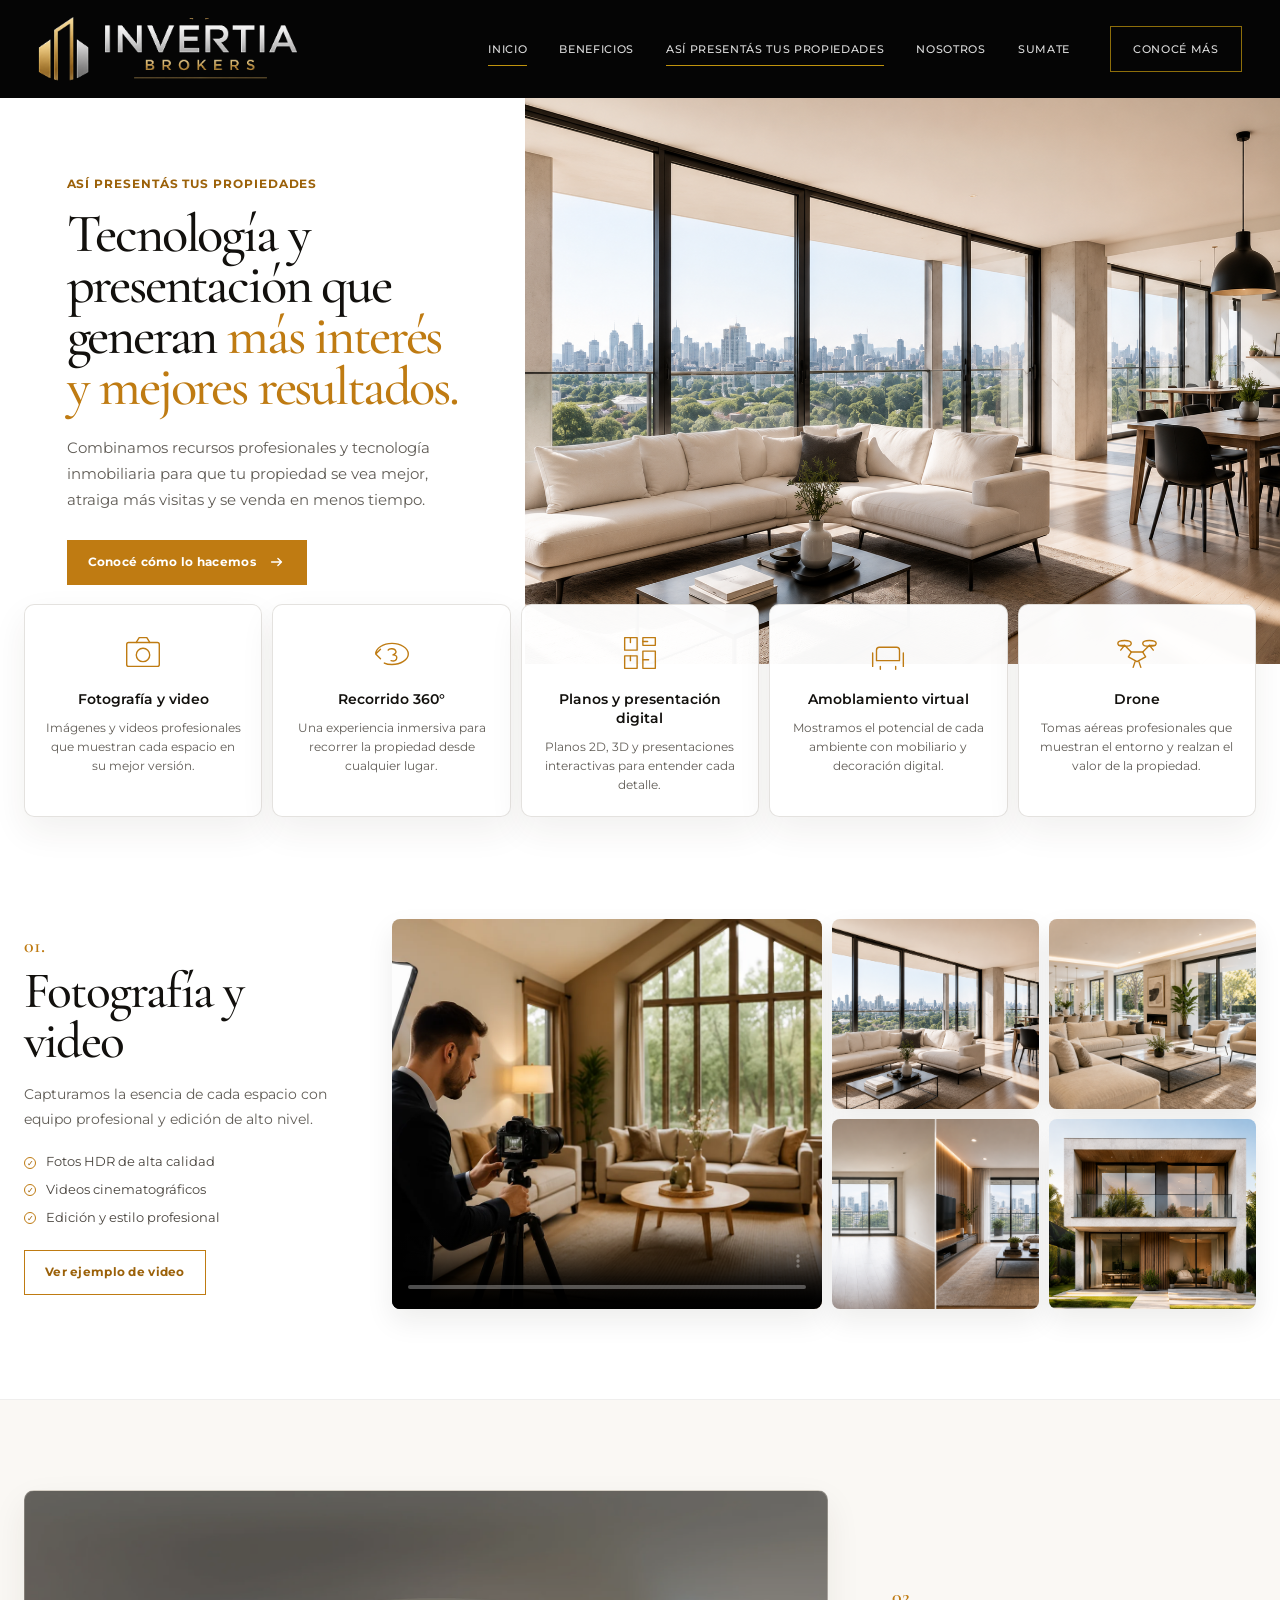
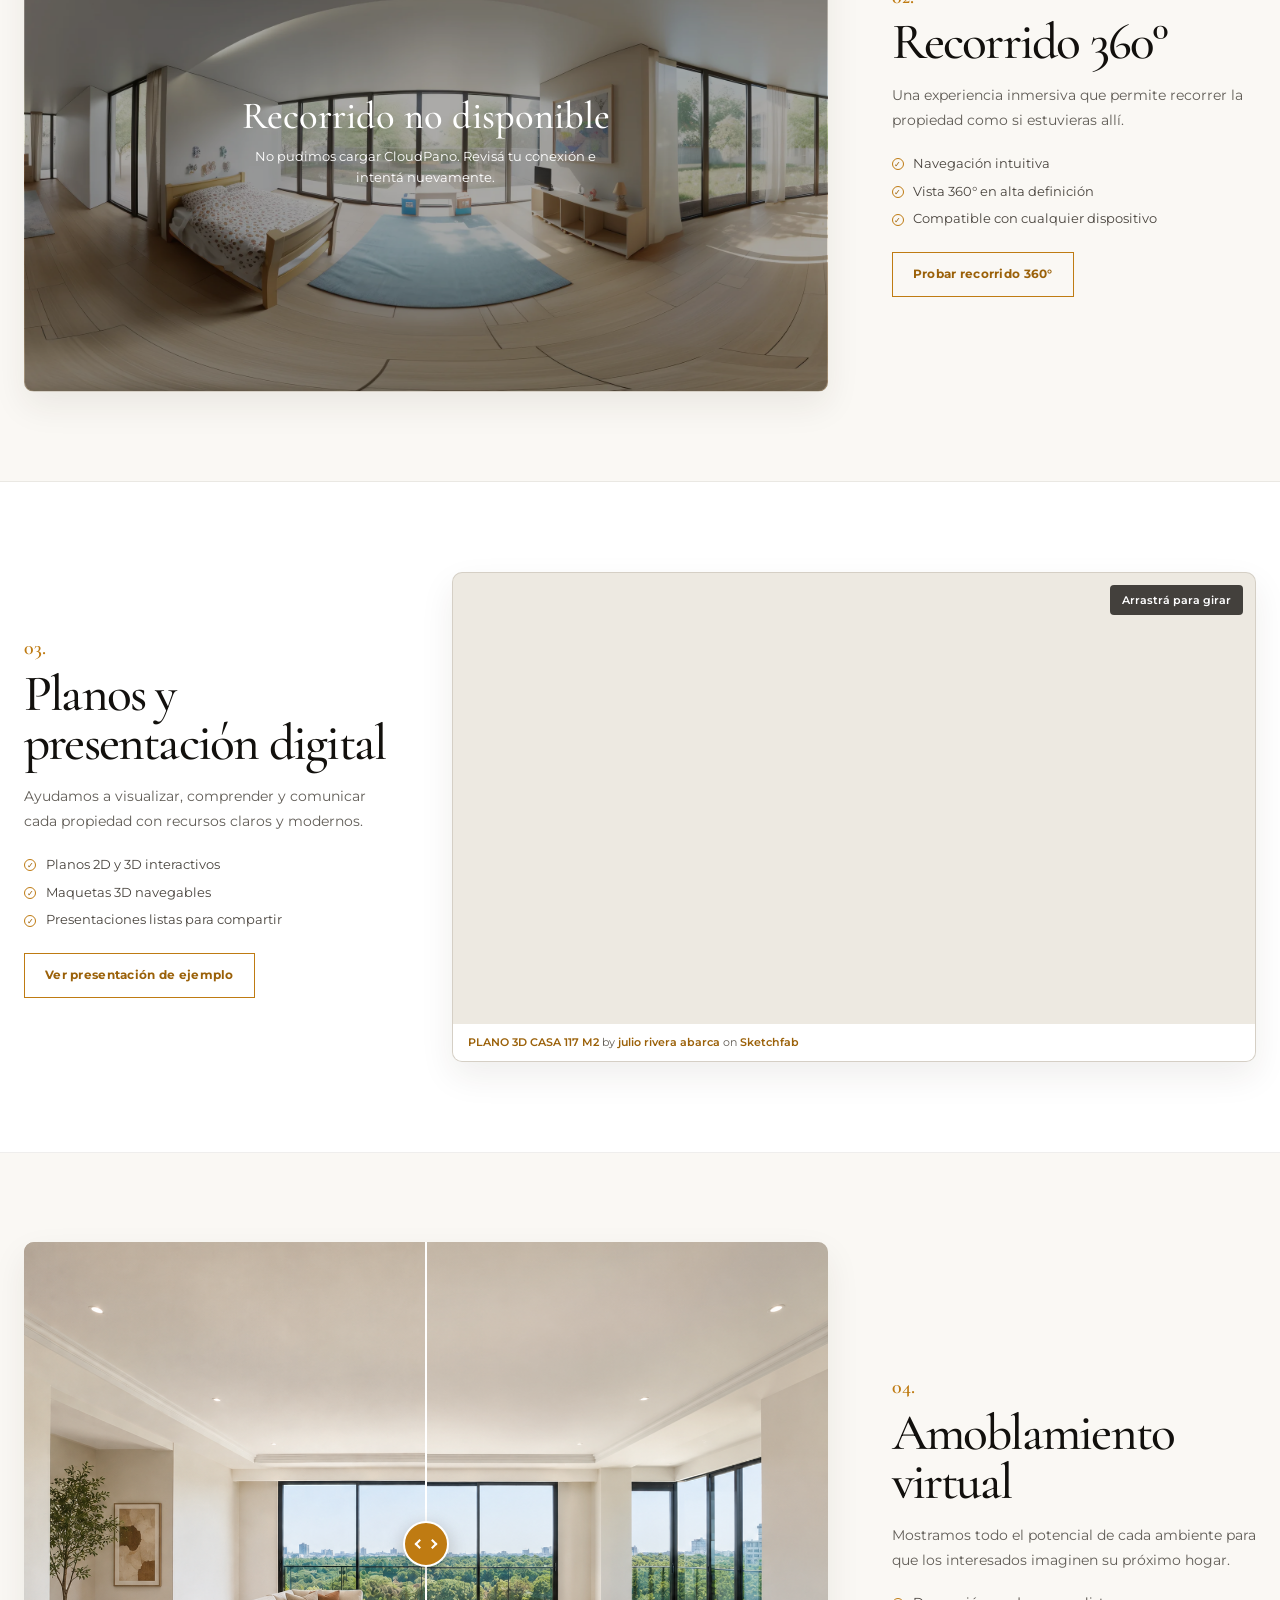
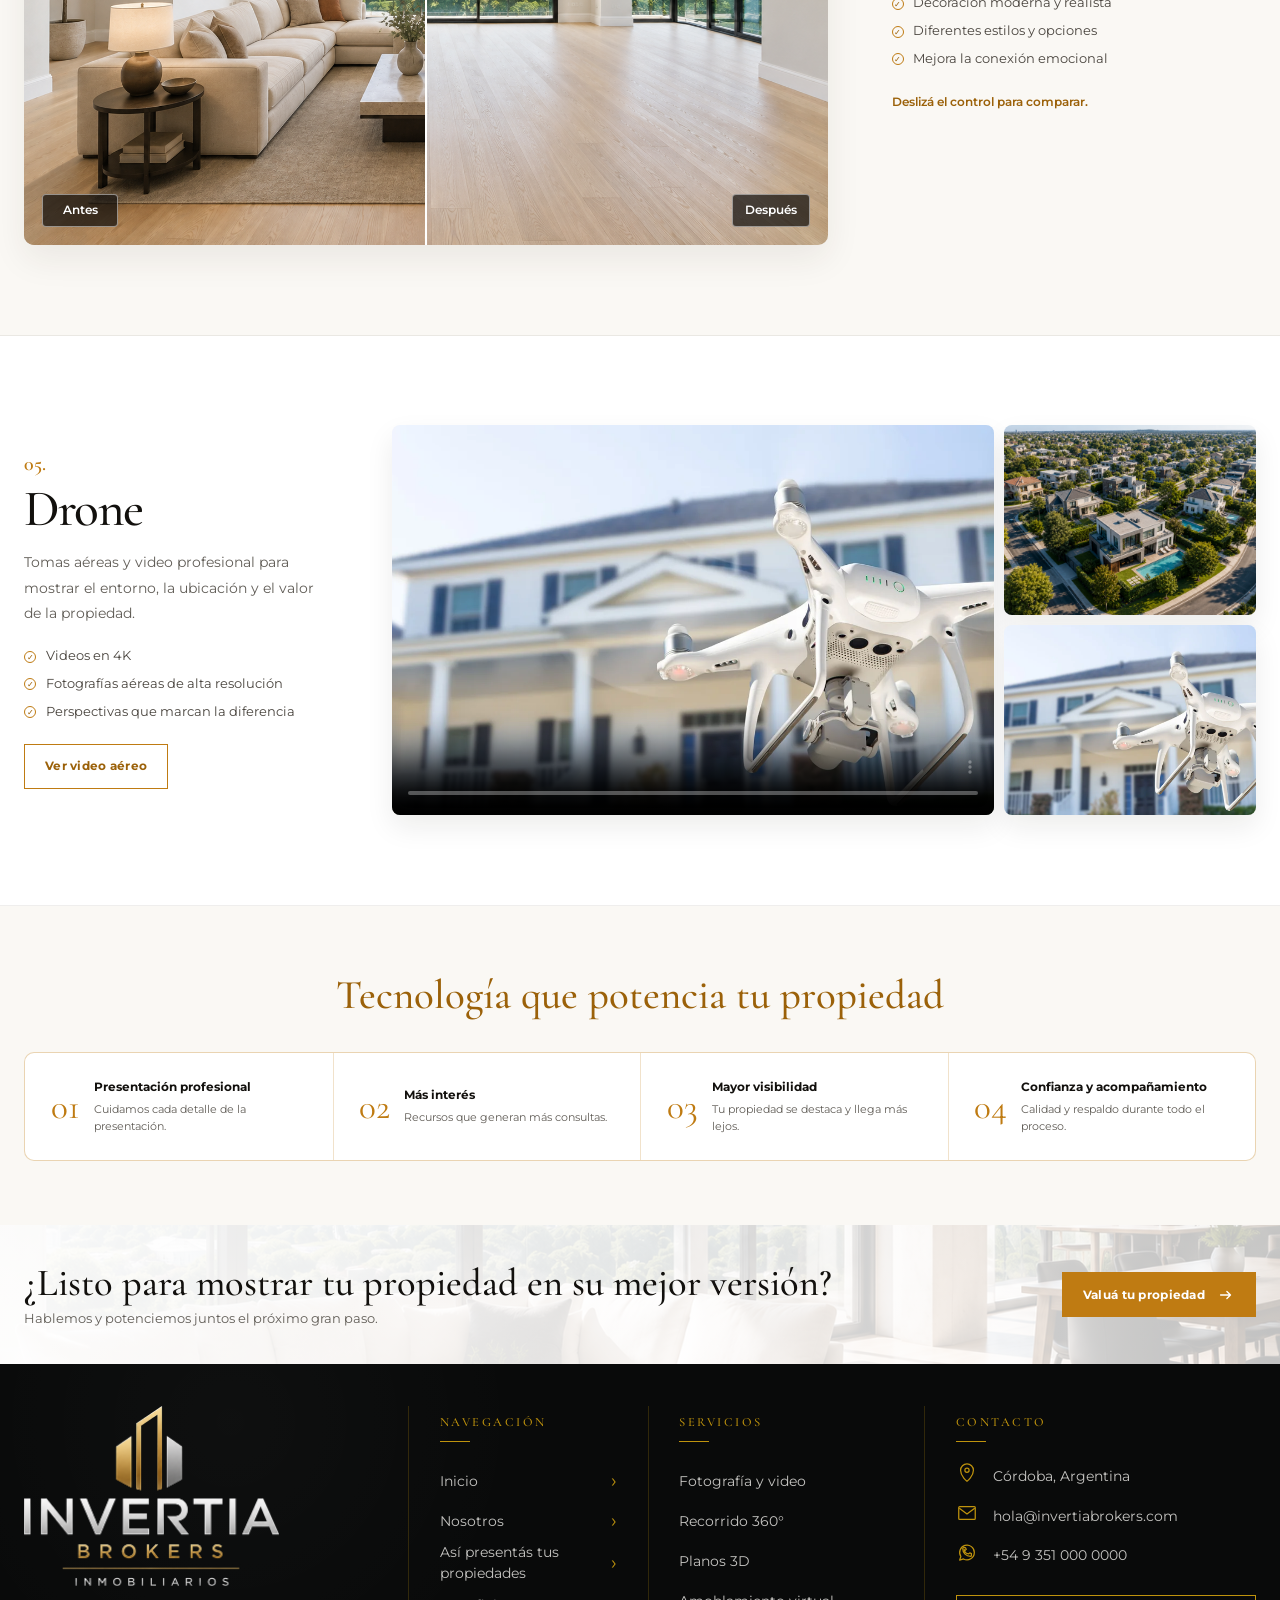
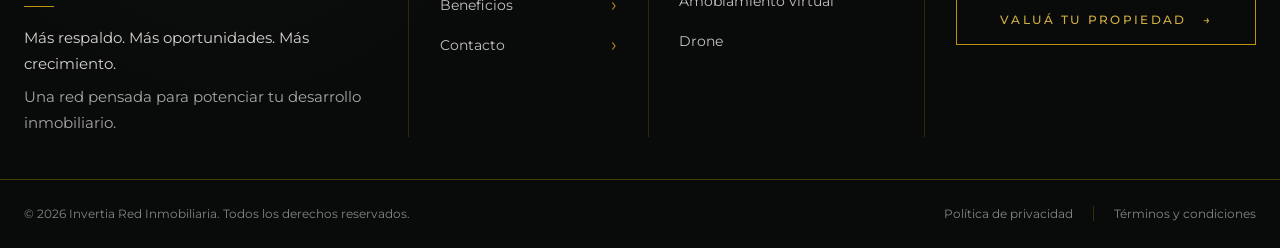
==== commit 1a525e0a: "feat: unifica y reorganiza navegación del sitio" ====
--- a/asi-mostramos-tu-propiedad.html
+++ b/asi-mostramos-tu-propiedad.html
@@ -7,7 +7,7 @@
       name="description"
       content="Conocé cómo Invertia presenta cada propiedad con fotografía profesional, recorridos 360°, planos 3D, amoblamiento virtual y drone."
     />
-    <title>Así mostramos tu propiedad | Invertia Brokers Inmobiliarios</title>
+    <title>As&iacute; present&aacute;s tus propiedades | Invertia Brokers Inmobiliarios</title>
     <link rel="icon" type="image/png" sizes="32x32" href="assets/favicon/favicon-32.png" />
     <link rel="icon" type="image/png" sizes="192x192" href="assets/favicon/favicon-192.png" />
     <link rel="apple-touch-icon" href="assets/favicon/apple-touch-icon.png" />
@@ -21,9 +21,9 @@
     <link rel="stylesheet" href="mostrar-propiedad.css?v=1" />
   </head>
   <body class="showcase-page">
-    <header class="showcase-header">
-      <div class="container nav-shell">
-        <a class="brand" href="index.html#inicio" aria-label="Ir al inicio de Invertia">
+    <header class="site-header">
+      <div class="nav-shell">
+        <a class="brand" href="index.html#inicio" aria-label="Ir al inicio">
           <span class="brand-horizontal" role="img" aria-label="Invertia Brokers Inmobiliarios">
             <span class="brand-horizontal-symbol" aria-hidden="true">
               <img src="assets/logo-dark.png?v=2" alt="" />
@@ -45,13 +45,13 @@
           <span></span>
         </button>
 
-        <nav class="nav" id="primary-nav" aria-label="Navegación principal">
+        <nav class="nav" id="primary-nav">
           <a href="index.html#inicio">Inicio</a>
+          <a href="beneficios.html">Beneficios</a>
+          <a class="is-active" href="asi-mostramos-tu-propiedad.html" aria-current="page">As&iacute; present&aacute;s tus propiedades</a>
           <a href="nosotros.html">Nosotros</a>
-          <a class="is-active" href="asi-mostramos-tu-propiedad.html" aria-current="page">Servicios</a>
-          <a href="beneficios.html">Beneficios</a>
-          <a href="sumate.html#sumate-form">Contacto</a>
-          <a class="button nav-cta" href="sumate.html#sumate-form">VALUÁ TU PROPIEDAD</a>
+          <a href="sumate.html#sumate-form">Sumate</a>
+          <a class="button button-primary nav-cta" href="beneficios.html">CONOC&Eacute; M&Aacute;S</a>
         </nav>
       </div>
     </header>
@@ -60,7 +60,7 @@
       <section class="showcase-hero" aria-labelledby="showcase-title">
         <div class="showcase-hero-copy">
           <div class="showcase-hero-copy-inner">
-            <span class="showcase-eyebrow">Así mostramos tu propiedad</span>
+            <span class="showcase-eyebrow">As&iacute; present&aacute;s tus propiedades</span>
             <h1 id="showcase-title">
               Tecnología y presentación que generan
               <span>más interés y mejores resultados.</span>
@@ -305,7 +305,7 @@
           <ul>
             <li><a href="index.html#inicio">Inicio</a></li>
             <li><a href="nosotros.html">Nosotros</a></li>
-            <li><a href="asi-mostramos-tu-propiedad.html" aria-current="page">Servicios</a></li>
+            <li><a href="asi-mostramos-tu-propiedad.html" aria-current="page">As&iacute; present&aacute;s tus propiedades</a></li>
             <li><a href="beneficios.html">Beneficios</a></li>
             <li><a href="sumate.html#sumate-form">Contacto</a></li>
           </ul>
--- a/styles.css
+++ b/styles.css
@@ -2404,6 +2404,7 @@
 }
 
 .nav a:first-child::after,
+.nav a.is-active::after,
 .nav a:not(.nav-cta):hover::after,
 .nav a:not(.nav-cta):focus-visible::after {
   opacity: 1;
@@ -4928,7 +4929,7 @@
   overflow: clip;
   min-height: 190px;
   padding: 18px 0;
-  background: #111 url("assets/sections/barrier-dark-background.png") center / cover no-repeat;
+  background: #111 url("assets/sections/barrier-dark-background-silver.png") center / cover no-repeat;
 }
 
 .barrier-section::before {
@@ -4970,7 +4971,7 @@
   grid-column: auto;
   min-height: 42px;
   padding: 10px 24px;
-  border-color: rgba(212, 174, 66, 0.58);
+  border-color: rgba(212, 175, 55, 0.58);
   color: #f7f7f5;
   background: rgba(5, 5, 5, 0.92);
   transition:
@@ -4982,10 +4983,10 @@
 
 .barrier-section .barrier-panel .button:hover,
 .barrier-section .barrier-panel .button:focus-visible {
-  border-color: rgba(212, 174, 66, 0.78);
+  border-color: rgba(212, 175, 55, 0.78);
   box-shadow:
-    0 0 0 1px rgba(212, 174, 66, 0.2),
-    0 10px 28px rgba(191, 147, 13, 0.14);
+    0 0 0 1px rgba(212, 175, 55, 0.2),
+    0 10px 28px rgba(212, 175, 55, 0.14);
 }
 
 .network-story-layout {
@@ -5565,7 +5566,7 @@
     105deg,
     transparent 0%,
     rgba(255, 255, 255, 0.05) 25%,
-    rgba(191, 147, 13, 0.22) 50%,
+    rgba(212, 175, 55, 0.22) 50%,
     rgba(255, 255, 255, 0.1) 68%,
     transparent 100%
   );
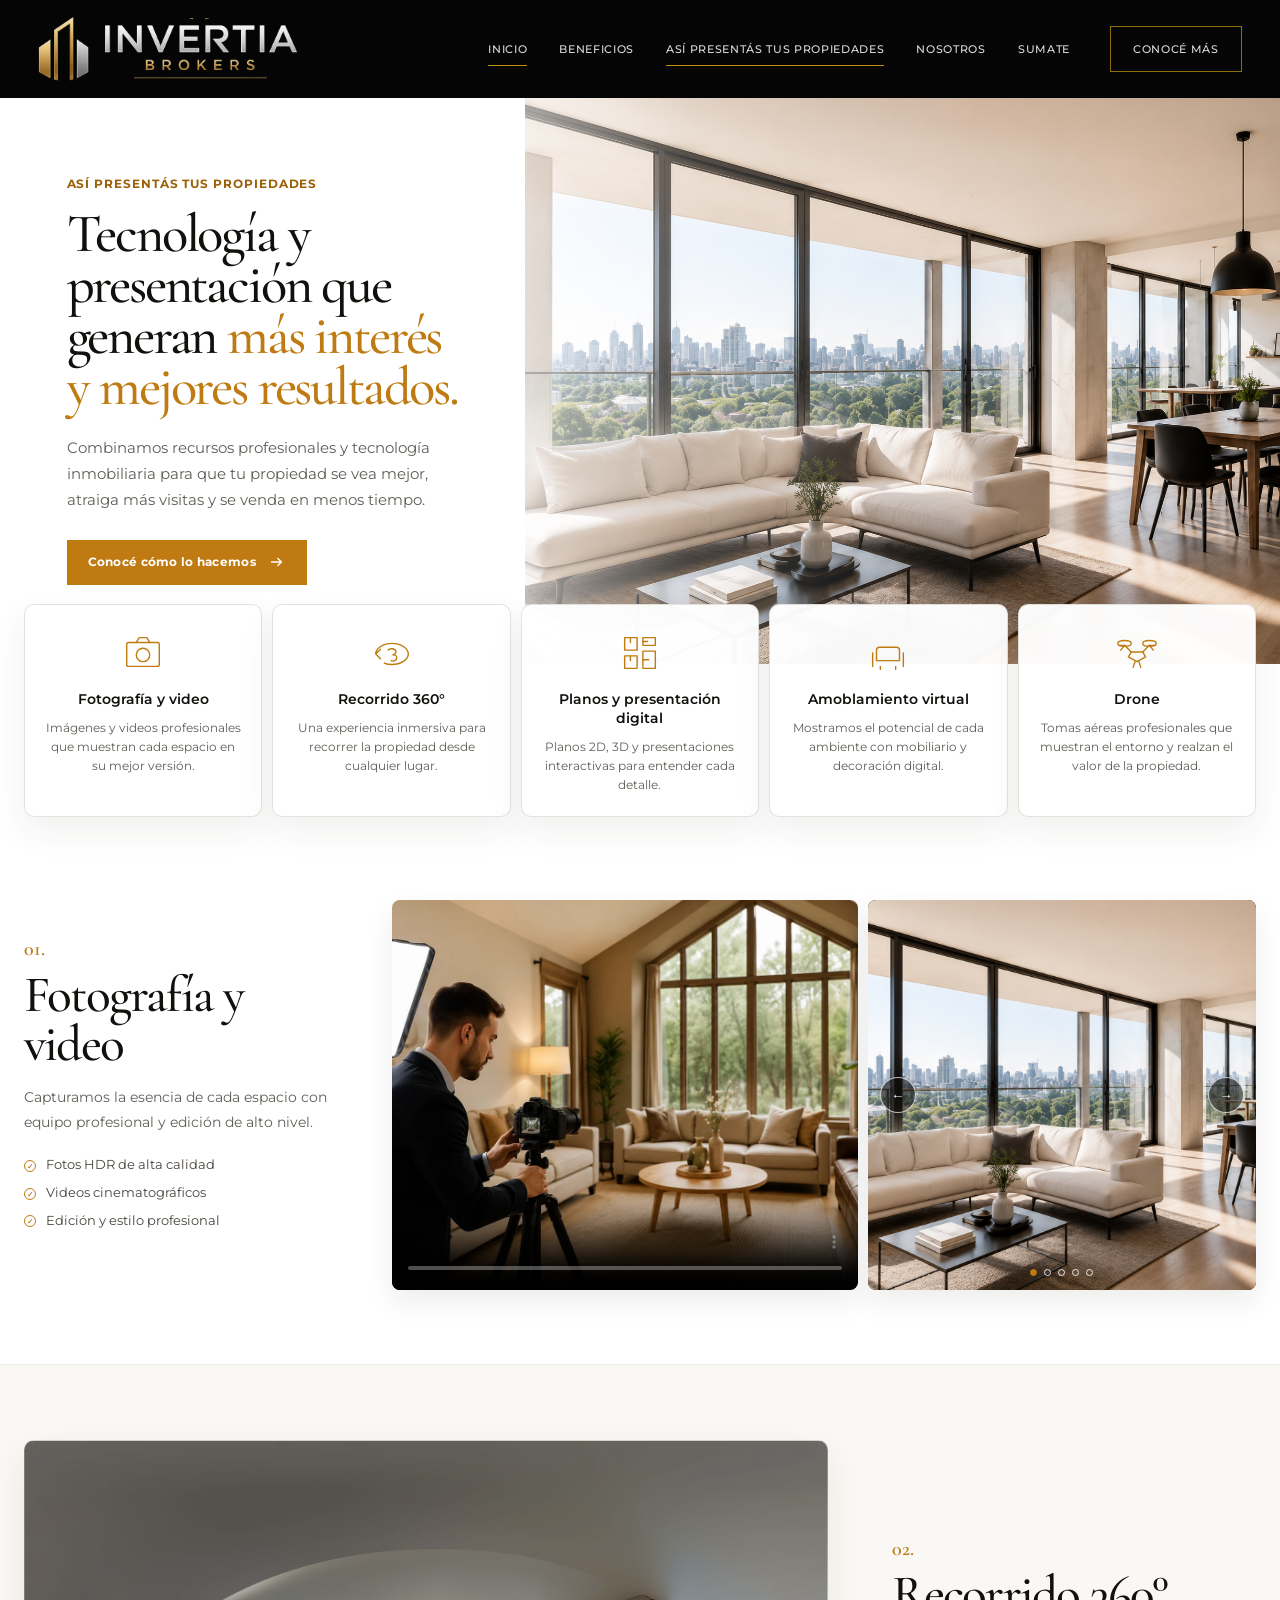
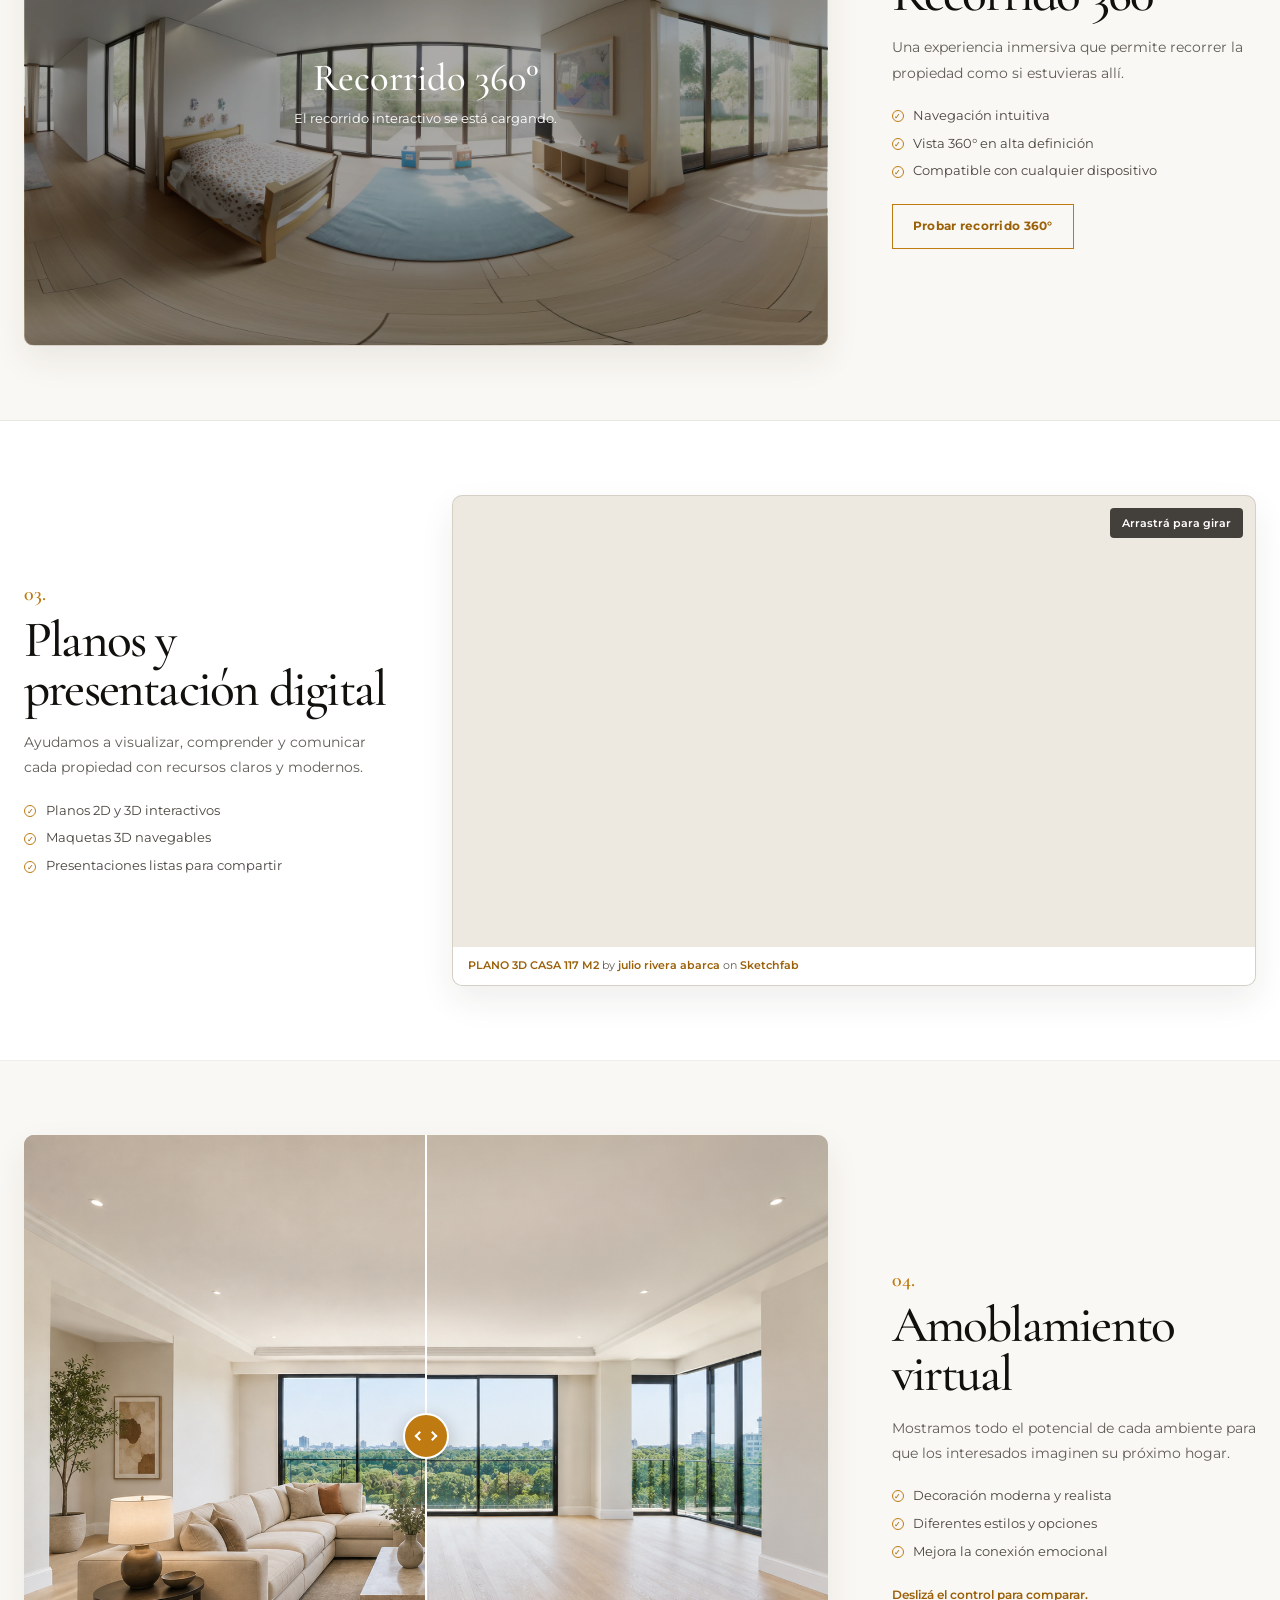
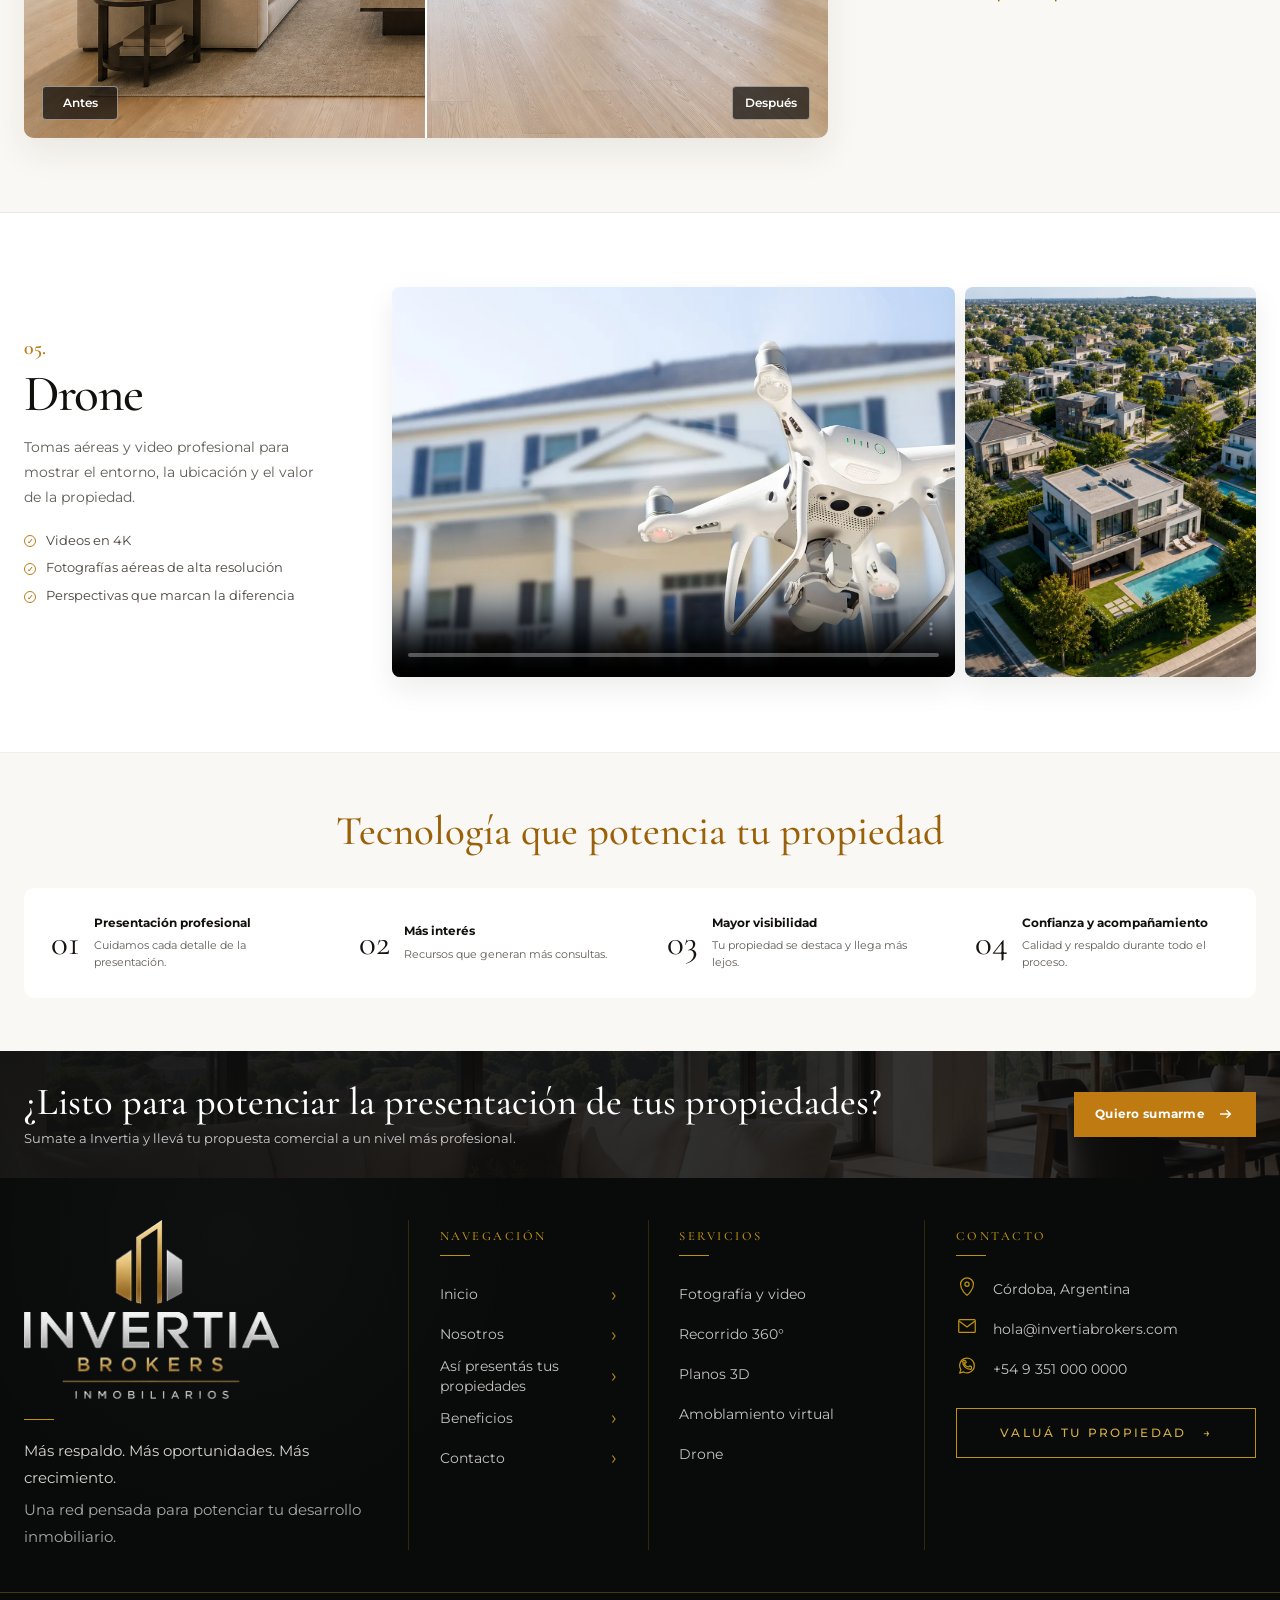
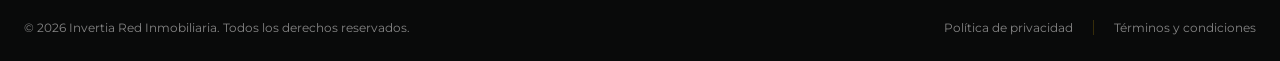
==== commit 3cf6d60c: "feat: refina presentación visual de propiedades" ====
--- a/asi-mostramos-tu-propiedad.html
+++ b/asi-mostramos-tu-propiedad.html
@@ -122,7 +122,6 @@
               <li>Videos cinematográficos</li>
               <li>Edición y estilo profesional</li>
             </ul>
-            <a class="showcase-button" href="sumate.html#sumate-form">Ver ejemplo de video</a>
           </div>
           <div class="photo-media-grid">
             <video
@@ -134,10 +133,34 @@
             >
               Tu navegador no admite video HTML5.
             </video>
-            <img src="assets/sections/invertia-hero-interior.png" alt="Living fotografiado con luz natural" loading="lazy" />
-            <img src="assets/sections/visual-media-360.png" alt="Dormitorio luminoso preparado para publicación" loading="lazy" />
-            <img src="assets/sections/visual-media-virtual-staging.png" alt="Ambiente residencial presentado profesionalmente" loading="lazy" />
-            <img src="assets/sections/invertia-property-editorial.png" alt="Fachada residencial contemporánea" loading="lazy" />
+            <div class="photo-gallery" data-photo-gallery aria-label="Galería de fotografía inmobiliaria">
+              <div class="photo-gallery-viewport">
+                <figure class="photo-gallery-slide" data-gallery-slide>
+                  <img src="assets/sections/invertia-hero-interior.png" alt="Living fotografiado con luz natural" loading="lazy" />
+                </figure>
+                <figure class="photo-gallery-slide" data-gallery-slide hidden>
+                  <img src="assets/sections/visual-media-360.png" alt="Dormitorio luminoso preparado para publicación" loading="lazy" />
+                </figure>
+                <figure class="photo-gallery-slide" data-gallery-slide hidden>
+                  <img src="assets/sections/visual-media-virtual-staging.png" alt="Ambiente residencial presentado profesionalmente" loading="lazy" />
+                </figure>
+                <figure class="photo-gallery-slide" data-gallery-slide hidden>
+                  <img src="assets/sections/invertia-property-editorial.png" alt="Fachada residencial contemporánea" loading="lazy" />
+                </figure>
+                <figure class="photo-gallery-slide" data-gallery-slide hidden>
+                  <img src="assets/sections/visual-media-drone-approved.webp" alt="Vista aérea profesional de una propiedad" loading="lazy" />
+                </figure>
+              </div>
+              <button class="photo-gallery-control photo-gallery-prev" type="button" data-gallery-prev aria-label="Imagen anterior">←</button>
+              <button class="photo-gallery-control photo-gallery-next" type="button" data-gallery-next aria-label="Imagen siguiente">→</button>
+              <div class="photo-gallery-dots" role="tablist" aria-label="Seleccionar imagen">
+                <button class="photo-gallery-dot" type="button" data-gallery-dot aria-label="Ver imagen 1" aria-current="true"></button>
+                <button class="photo-gallery-dot" type="button" data-gallery-dot aria-label="Ver imagen 2"></button>
+                <button class="photo-gallery-dot" type="button" data-gallery-dot aria-label="Ver imagen 3"></button>
+                <button class="photo-gallery-dot" type="button" data-gallery-dot aria-label="Ver imagen 4"></button>
+                <button class="photo-gallery-dot" type="button" data-gallery-dot aria-label="Ver imagen 5"></button>
+              </div>
+            </div>
           </div>
         </div>
       </section>
@@ -145,10 +168,19 @@
       <section class="showcase-section showcase-section-tinted" id="recorrido-360" aria-labelledby="tour-title">
         <div class="container showcase-row showcase-row-reverse">
           <div class="cloudpano-card" data-cloudpano>
-            <div id="IFPUdh60u" class="cloudpano-embed" aria-label="Recorrido virtual 360 grados"></div>
+            <div id="IFPUdh60u" class="cloudpano-embed" aria-label="Recorrido virtual 360 grados">
+              <iframe
+                title="Recorrido virtual 360 grados"
+                frameborder="0"
+                allow="vr; accelerometer; gyroscope; fullscreen"
+                allowfullscreen
+                loading="eager"
+                src="https://app.cloudpano.com/tours/IFPUdh60u"
+              ></iframe>
+            </div>
             <div class="embed-loading" data-cloudpano-status>
               <strong>Recorrido 360°</strong>
-              <span>El recorrido interactivo se cargará al acercarte a esta sección.</span>
+              <span>El recorrido interactivo se está cargando.</span>
             </div>
             <noscript>
               <p class="embed-fallback">Activá JavaScript para ver el recorrido 360°.</p>
@@ -179,7 +211,6 @@
               <li>Maquetas 3D navegables</li>
               <li>Presentaciones listas para compartir</li>
             </ul>
-            <a class="showcase-button" href="#plano-3d">Ver presentación de ejemplo</a>
           </div>
           <div class="sketchfab-card" id="plano-3d">
             <span class="media-instruction">Arrastrá para girar</span>
@@ -248,7 +279,6 @@
               <li>Fotografías aéreas de alta resolución</li>
               <li>Perspectivas que marcan la diferencia</li>
             </ul>
-            <a class="showcase-button" href="sumate.html#sumate-form">Ver video aéreo</a>
           </div>
           <div class="drone-media-grid">
             <video
@@ -261,7 +291,6 @@
               Tu navegador no admite video HTML5.
             </video>
             <img src="assets/sections/visual-media-drone.png" alt="Vista aérea complementaria de una propiedad" loading="lazy" />
-            <img src="assets/sections/visual-media-drone-approved.webp" alt="Drone utilizado para tomas inmobiliarias" loading="lazy" />
           </div>
         </div>
       </section>
@@ -281,11 +310,11 @@
       <section class="showcase-final-cta">
         <div class="container showcase-final-cta-inner">
           <div>
-            <h2>¿Listo para mostrar tu propiedad en su mejor versión?</h2>
-            <p>Hablemos y potenciemos juntos el próximo gran paso.</p>
+            <h2>¿Listo para potenciar la presentación de tus propiedades?</h2>
+            <p>Sumate a Invertia y llevá tu propuesta comercial a un nivel más profesional.</p>
           </div>
           <a class="showcase-button showcase-button-filled" href="sumate.html#sumate-form">
-            Valuá tu propiedad
+            Quiero sumarme
             <svg viewBox="0 0 20 20" aria-hidden="true"><path d="M4 10h11M11 6l4 4-4 4" /></svg>
           </a>
         </div>
--- a/styles.css
+++ b/styles.css
@@ -4929,11 +4929,7 @@
   overflow: clip;
   min-height: 190px;
   padding: 18px 0;
-  background: #111 url("assets/sections/barrier-dark-background-silver.png") center / cover no-repeat;
-}
-
-.barrier-section::before {
-  display: none;
+  background: url("assets/sections/barrier-dark-background-clean.png") center / cover no-repeat;
 }
 
 .barrier-section .barrier-panel {
@@ -5540,47 +5536,6 @@
   }
 }
 
-/* Entrada editorial de la seccion "Arranca sin barreras". */
-.motion-enabled .barrier-section::before {
-  opacity: 0;
-  transform: translate(-50%, -50%) scale(0.82);
-  transition:
-    opacity 1100ms cubic-bezier(0.22, 1, 0.36, 1) 100ms,
-    transform 1100ms cubic-bezier(0.22, 1, 0.36, 1) 100ms;
-}
-
-.motion-enabled .barrier-section.is-visible::before {
-  opacity: 1;
-  transform: translate(-50%, -50%) scale(1);
-}
-
-.motion-enabled .barrier-section::after {
-  display: none;
-  position: absolute;
-  top: -12%;
-  left: 0;
-  z-index: 0;
-  width: 36%;
-  height: 124%;
-  background: linear-gradient(
-    105deg,
-    transparent 0%,
-    rgba(255, 255, 255, 0.05) 25%,
-    rgba(212, 175, 55, 0.22) 50%,
-    rgba(255, 255, 255, 0.1) 68%,
-    transparent 100%
-  );
-  filter: blur(32px);
-  opacity: 0;
-  pointer-events: none;
-  transform: translateX(-140%) rotate(-8deg);
-  content: "";
-}
-
-.motion-enabled .barrier-section.is-visible::after {
-  animation: barrierLightSweep 1320ms cubic-bezier(0.22, 1, 0.36, 1) 140ms both;
-}
-
 .motion-enabled .barrier-section .barrier-panel.reveal {
   opacity: 1;
   transform: none;
@@ -5645,26 +5600,6 @@
   }
 }
 
-@keyframes barrierLightSweep {
-  0% {
-    opacity: 0;
-    transform: translateX(-140%) rotate(-8deg);
-  }
-
-  20% {
-    opacity: 0.22;
-  }
-
-  80% {
-    opacity: 0.18;
-  }
-
-  100% {
-    opacity: 0;
-    transform: translateX(340%) rotate(-8deg);
-  }
-}
-
 @media (min-width: 641px) and (max-width: 1080px) {
   .motion-enabled .barrier-section .barrier-panel > h2 {
     transform: translateX(-70px);
@@ -5690,15 +5625,6 @@
 }
 
 @media (max-width: 640px) {
-  .motion-enabled .barrier-section::after {
-    width: 32%;
-    filter: blur(26px);
-  }
-
-  .motion-enabled .barrier-section.is-visible::after {
-    animation-duration: 1100ms;
-  }
-
   .motion-enabled .barrier-section .barrier-panel > h2 {
     transform: translateX(-38px);
   }
@@ -5732,41 +5658,13 @@
     }
   }
 
-  @keyframes barrierLightSweep {
-    0% {
-      opacity: 0;
-      transform: translateX(-140%) rotate(-8deg);
-    }
-
-    20% {
-      opacity: 0.15;
-    }
-
-    80% {
-      opacity: 0.12;
-    }
-
-    100% {
-      opacity: 0;
-      transform: translateX(340%) rotate(-8deg);
-    }
-  }
 }
 
 @media (prefers-reduced-motion: reduce) {
-  .motion-enabled .barrier-section::before,
-  .motion-enabled .barrier-section.is-visible::before,
   .motion-enabled .barrier-section .barrier-panel > h2,
   .motion-enabled .barrier-section .barrier-panel > p,
   .motion-enabled .barrier-section .barrier-panel > .button {
     opacity: 1;
     transform: none;
   }
-
-  .motion-enabled .barrier-section::after,
-  .motion-enabled .barrier-section.is-visible::after {
-    animation: none;
-    opacity: 0;
-    transform: translateX(-140%) rotate(-8deg);
-  }
-}
+}
--- a/mostrar-propiedad.css
+++ b/mostrar-propiedad.css
@@ -134,15 +134,28 @@
 }
 
 .showcase-hero-media {
+  position: relative;
+  isolation: isolate;
   min-height: 535px;
   overflow: hidden;
 }
 
 .showcase-hero-media img {
+  position: relative;
+  z-index: 0;
   width: 100%;
   height: 100%;
   object-fit: cover;
   object-position: center;
+}
+
+.showcase-hero-media::after {
+  position: absolute;
+  z-index: 1;
+  inset: 0;
+  content: "";
+  pointer-events: none;
+  background: linear-gradient(90deg, rgba(255, 255, 255, 0.62), rgba(255, 255, 255, 0.24) 22%, rgba(255, 255, 255, 0.08) 48%, rgba(255, 255, 255, 0) 70%);
 }
 
 .showcase-button {
@@ -240,13 +253,13 @@
 }
 
 .showcase-section {
-  padding: clamp(4.6rem, 7vw, 7rem) 0;
+  padding: clamp(3.8rem, 5.8vw, 5.8rem) 0;
   border-bottom: 1px solid rgba(52, 43, 31, 0.08);
   background: #ffffff;
 }
 
 .service-cards + .showcase-section {
-  padding-top: clamp(5.6rem, 8vw, 8rem);
+  padding-top: clamp(4.8rem, 6.5vw, 6.5rem);
 }
 
 .showcase-section-tinted {
@@ -334,21 +347,20 @@
 .photo-media-grid {
   display: grid;
   min-width: 0;
-  grid-template-columns: 1.35fr 0.65fr 0.65fr;
-  grid-template-rows: repeat(2, minmax(130px, 1fr));
+  grid-template-columns: minmax(0, 1.2fr) minmax(0, 1fr);
+  align-items: stretch;
   gap: 10px;
 }
 
 .drone-media-grid {
   display: grid;
   min-width: 0;
-  grid-template-columns: 1.55fr 0.65fr;
-  grid-template-rows: repeat(2, minmax(130px, 1fr));
+  grid-template-columns: minmax(0, 1.55fr) minmax(0, 0.8fr);
+  grid-template-rows: minmax(390px, 1fr);
   gap: 10px;
 }
 
 .media-video,
-.photo-media-grid img,
 .drone-media-grid img {
   width: 100%;
   height: 100%;
@@ -361,8 +373,97 @@
 
 .photo-main-video,
 .drone-main-video {
-  grid-row: 1 / 3;
   min-height: 390px;
+}
+
+.drone-main-video {
+  grid-column: 1;
+  grid-row: 1;
+}
+
+.photo-gallery {
+  position: relative;
+  min-width: 0;
+  min-height: 390px;
+  overflow: hidden;
+  border-radius: 8px;
+  background: #17130e;
+  box-shadow: 0 12px 28px rgba(30, 25, 18, 0.08);
+}
+
+.photo-gallery-viewport,
+.photo-gallery-slide,
+.photo-gallery-slide img {
+  width: 100%;
+  height: 100%;
+}
+
+.photo-gallery-viewport {
+  position: relative;
+  overflow: hidden;
+}
+
+.photo-gallery-slide {
+  position: absolute;
+  inset: 0;
+  margin: 0;
+}
+
+.photo-gallery-slide img {
+  display: block;
+  object-fit: cover;
+}
+
+.photo-gallery-control {
+  position: absolute;
+  z-index: 2;
+  top: 50%;
+  display: grid;
+  width: 36px;
+  height: 36px;
+  place-items: center;
+  border: 1px solid rgba(255, 255, 255, 0.7);
+  border-radius: 50%;
+  color: #fff;
+  background: rgba(17, 15, 12, 0.55);
+  transform: translateY(-50%);
+  transition: background-color 180ms ease, border-color 180ms ease;
+}
+
+.photo-gallery-control:hover,
+.photo-gallery-control:focus-visible {
+  border-color: var(--showcase-gold);
+  background: rgba(17, 15, 12, 0.8);
+}
+
+.photo-gallery-prev { left: 12px; }
+.photo-gallery-next { right: 12px; }
+
+.photo-gallery-dots {
+  position: absolute;
+  z-index: 2;
+  right: 0;
+  bottom: 14px;
+  left: 0;
+  display: flex;
+  justify-content: center;
+  gap: 7px;
+}
+
+.photo-gallery-dot {
+  width: 7px;
+  height: 7px;
+  padding: 0;
+  border: 1px solid #fff;
+  border-radius: 50%;
+  background: transparent;
+  opacity: 0.85;
+}
+
+.photo-gallery-dot[aria-current="true"] {
+  border-color: var(--showcase-gold);
+  background: var(--showcase-gold);
+  opacity: 1;
 }
 
 .cloudpano-card,
@@ -575,7 +676,7 @@
 }
 
 .showcase-benefits {
-  padding: clamp(3.3rem, 5vw, 5rem) 0;
+  padding: clamp(2.8rem, 4.2vw, 4.2rem) 0;
   background: var(--showcase-warm);
 }
 
@@ -591,7 +692,6 @@
 .showcase-benefits-grid {
   display: grid;
   grid-template-columns: repeat(4, minmax(0, 1fr));
-  border: 1px solid rgba(191, 123, 18, 0.32);
   border-radius: 10px;
   background: #ffffff;
 }
@@ -602,14 +702,21 @@
   gap: 0.9rem;
   align-items: center;
   padding: 1.6rem;
-}
-
-.showcase-benefits-grid article + article {
-  border-left: 1px solid rgba(191, 123, 18, 0.22);
+  border: 1px solid transparent;
+  border-radius: 8px;
+  transition: transform 220ms ease, background-color 220ms ease, box-shadow 220ms ease, border-color 220ms ease;
+}
+
+.showcase-benefits-grid article:hover,
+.showcase-benefits-grid article:focus-within {
+  border-color: #d5d7da;
+  background: #f0f1f2;
+  box-shadow: 0 12px 24px rgba(32, 35, 38, 0.12);
+  transform: translateY(-4px);
 }
 
 .showcase-benefits-grid article > span {
-  color: var(--showcase-gold);
+  color: #17130e;
   font-family: "Cormorant Garamond", Georgia, serif;
   font-size: 2.2rem;
   line-height: 1;
@@ -629,9 +736,9 @@
 }
 
 .showcase-final-cta {
-  padding: 2.4rem 0;
+  padding: 2rem 0;
   background:
-    linear-gradient(90deg, rgba(255, 255, 255, 0.96), rgba(255, 255, 255, 0.76)),
+    linear-gradient(90deg, rgba(12, 12, 12, 0.94), rgba(12, 12, 12, 0.78)),
     url("assets/sections/invertia-hero-interior.png") center 60% / cover;
 }
 
@@ -644,6 +751,7 @@
 
 .showcase-final-cta h2 {
   margin: 0;
+  color: #ffffff;
   font-family: "Cormorant Garamond", Georgia, serif;
   font-size: clamp(2rem, 3vw, 3rem);
   font-weight: 500;
@@ -652,7 +760,7 @@
 
 .showcase-final-cta p {
   margin: 0.55rem 0 0;
-  color: var(--showcase-muted);
+  color: rgba(255, 255, 255, 0.78);
   font-size: 0.8rem;
 }
 
@@ -677,8 +785,6 @@
   .showcase-row-reverse,
   .showcase-row-photo { gap: 2.6rem; }
   .showcase-benefits-grid { grid-template-columns: repeat(2, minmax(0, 1fr)); }
-  .showcase-benefits-grid article:nth-child(3) { border-top: 1px solid rgba(191, 123, 18, 0.22); border-left: 0; }
-  .showcase-benefits-grid article:nth-child(4) { border-top: 1px solid rgba(191, 123, 18, 0.22); }
 }
 
 @media (max-width: 820px) {
@@ -723,13 +829,12 @@
   .showcase-row-reverse .showcase-copy { order: -1; }
 
   .photo-media-grid {
-    grid-template-columns: 1.35fr 0.65fr 0.65fr;
-    grid-template-rows: repeat(2, minmax(115px, 1fr));
+    grid-template-columns: minmax(0, 1.2fr) minmax(0, 1fr);
   }
 
   .drone-media-grid {
-    grid-template-columns: 1.55fr 0.65fr;
-    grid-template-rows: repeat(2, minmax(115px, 1fr));
+    grid-template-columns: minmax(0, 1.55fr) minmax(0, 0.8fr);
+    grid-template-rows: minmax(115px, 1fr);
   }
 
   .cloudpano-card,
@@ -762,7 +867,7 @@
 
   .service-card span { max-width: 360px; }
   .showcase-section,
-  .service-cards + .showcase-section { padding: 4.2rem 0; }
+  .service-cards + .showcase-section { padding: 3.6rem 0; }
 
   .showcase-copy h2 { font-size: clamp(2.7rem, 13vw, 3.7rem); }
 
@@ -779,6 +884,11 @@
     min-height: 260px;
   }
 
+  .photo-gallery {
+    grid-column: 1 / -1;
+    min-height: 220px;
+  }
+
   .cloudpano-card,
   .cloudpano-embed,
   .cloudpano-embed iframe {
@@ -791,13 +901,6 @@
   .comparison-label-after { right: 12px; }
 
   .showcase-benefits-grid { grid-template-columns: 1fr; }
-  .showcase-benefits-grid article + article,
-  .showcase-benefits-grid article:nth-child(3),
-  .showcase-benefits-grid article:nth-child(4) {
-    border-top: 1px solid rgba(191, 123, 18, 0.22);
-    border-left: 0;
-  }
-
   .showcase-final-cta-inner {
     display: grid;
   }
@@ -806,6 +909,7 @@
 }
 
 @media (prefers-reduced-motion: reduce) {
+  .showcase-benefits-grid article,
   .service-card,
   .showcase-button,
   .showcase-header .nav > a:not(.button)::after {
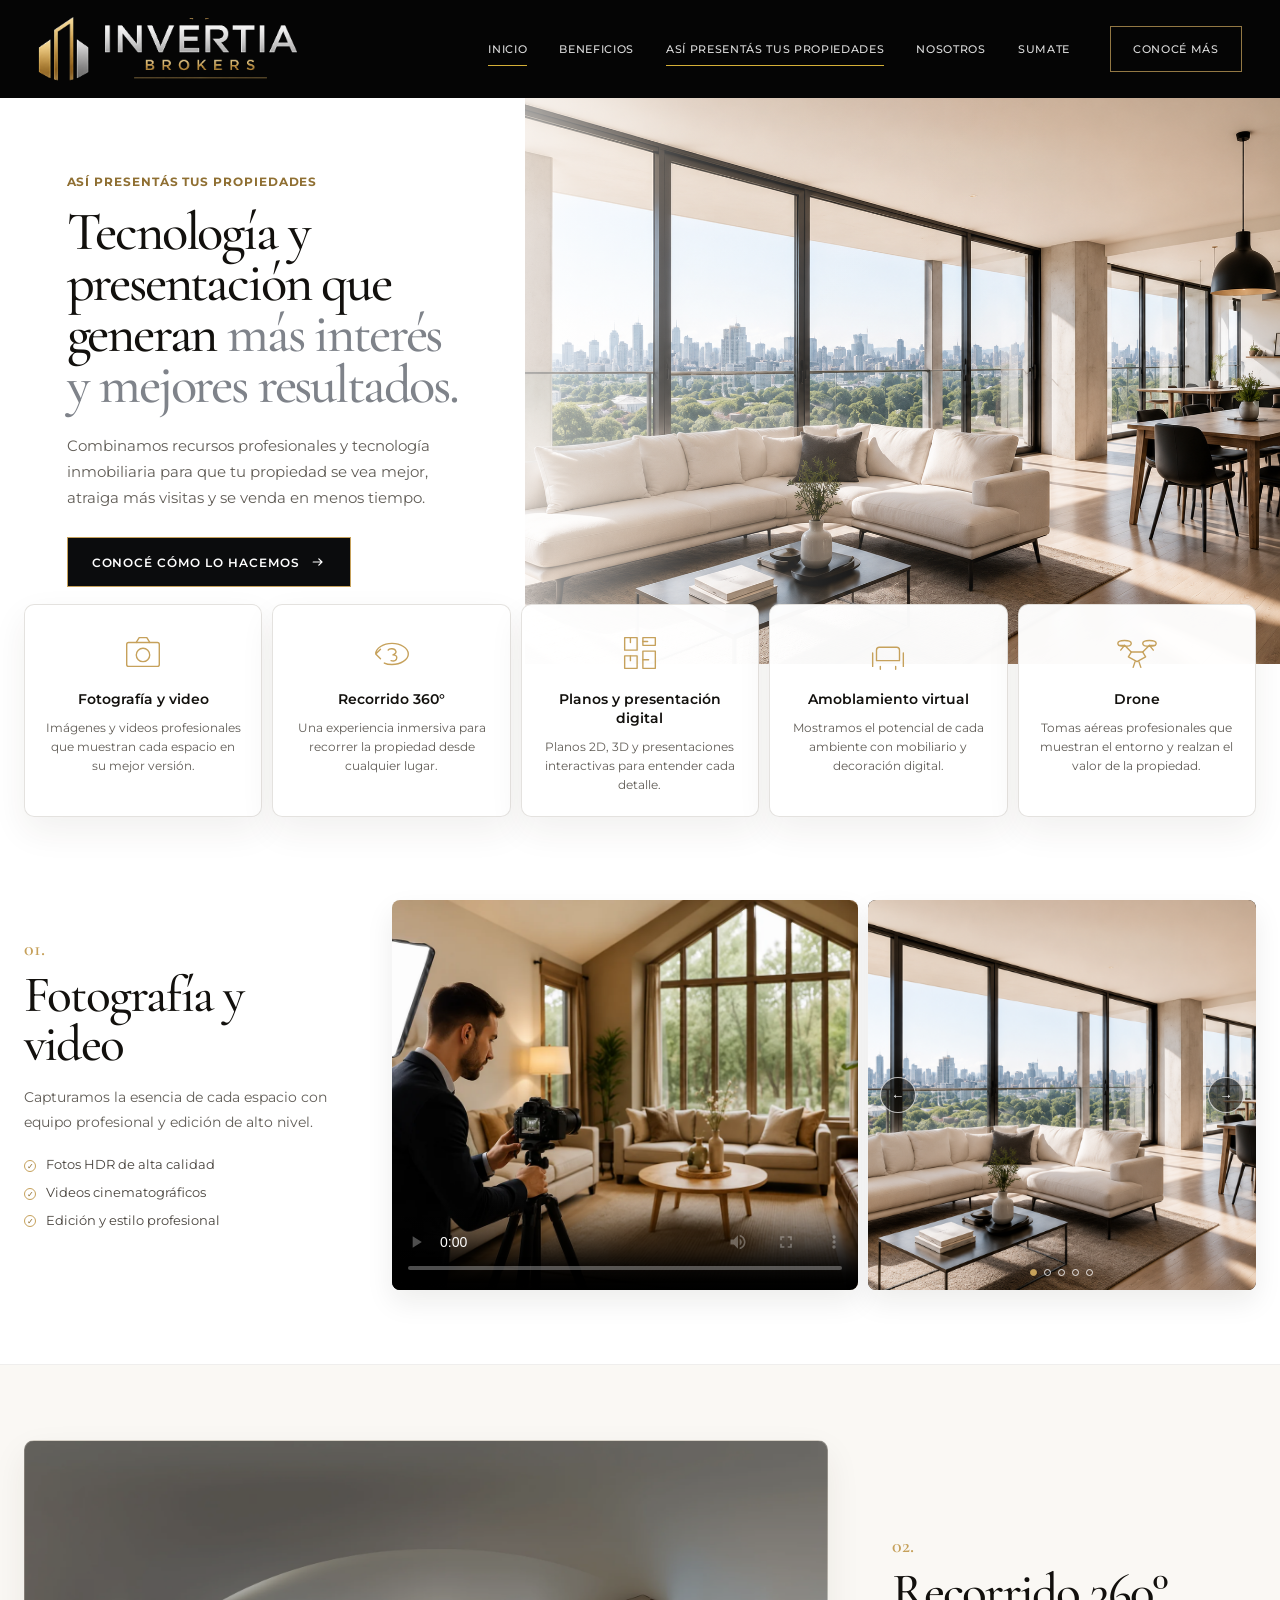
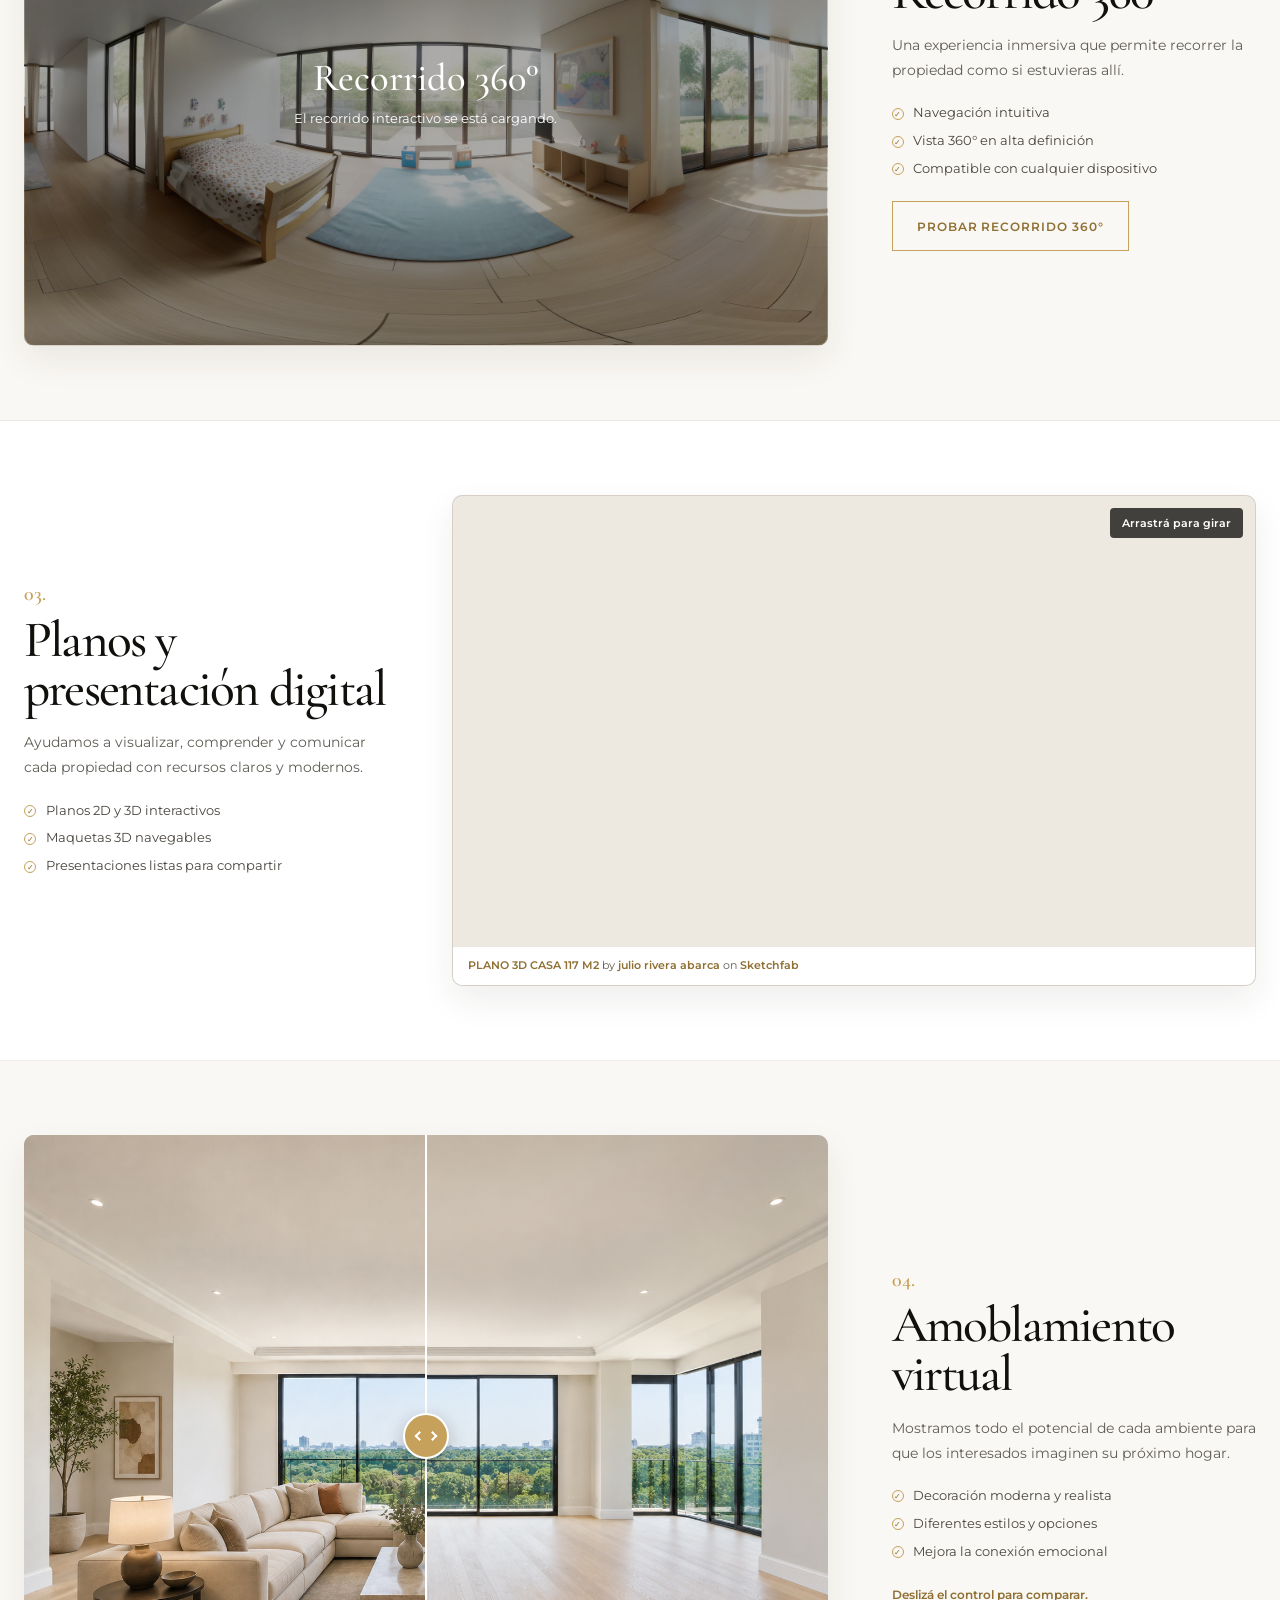
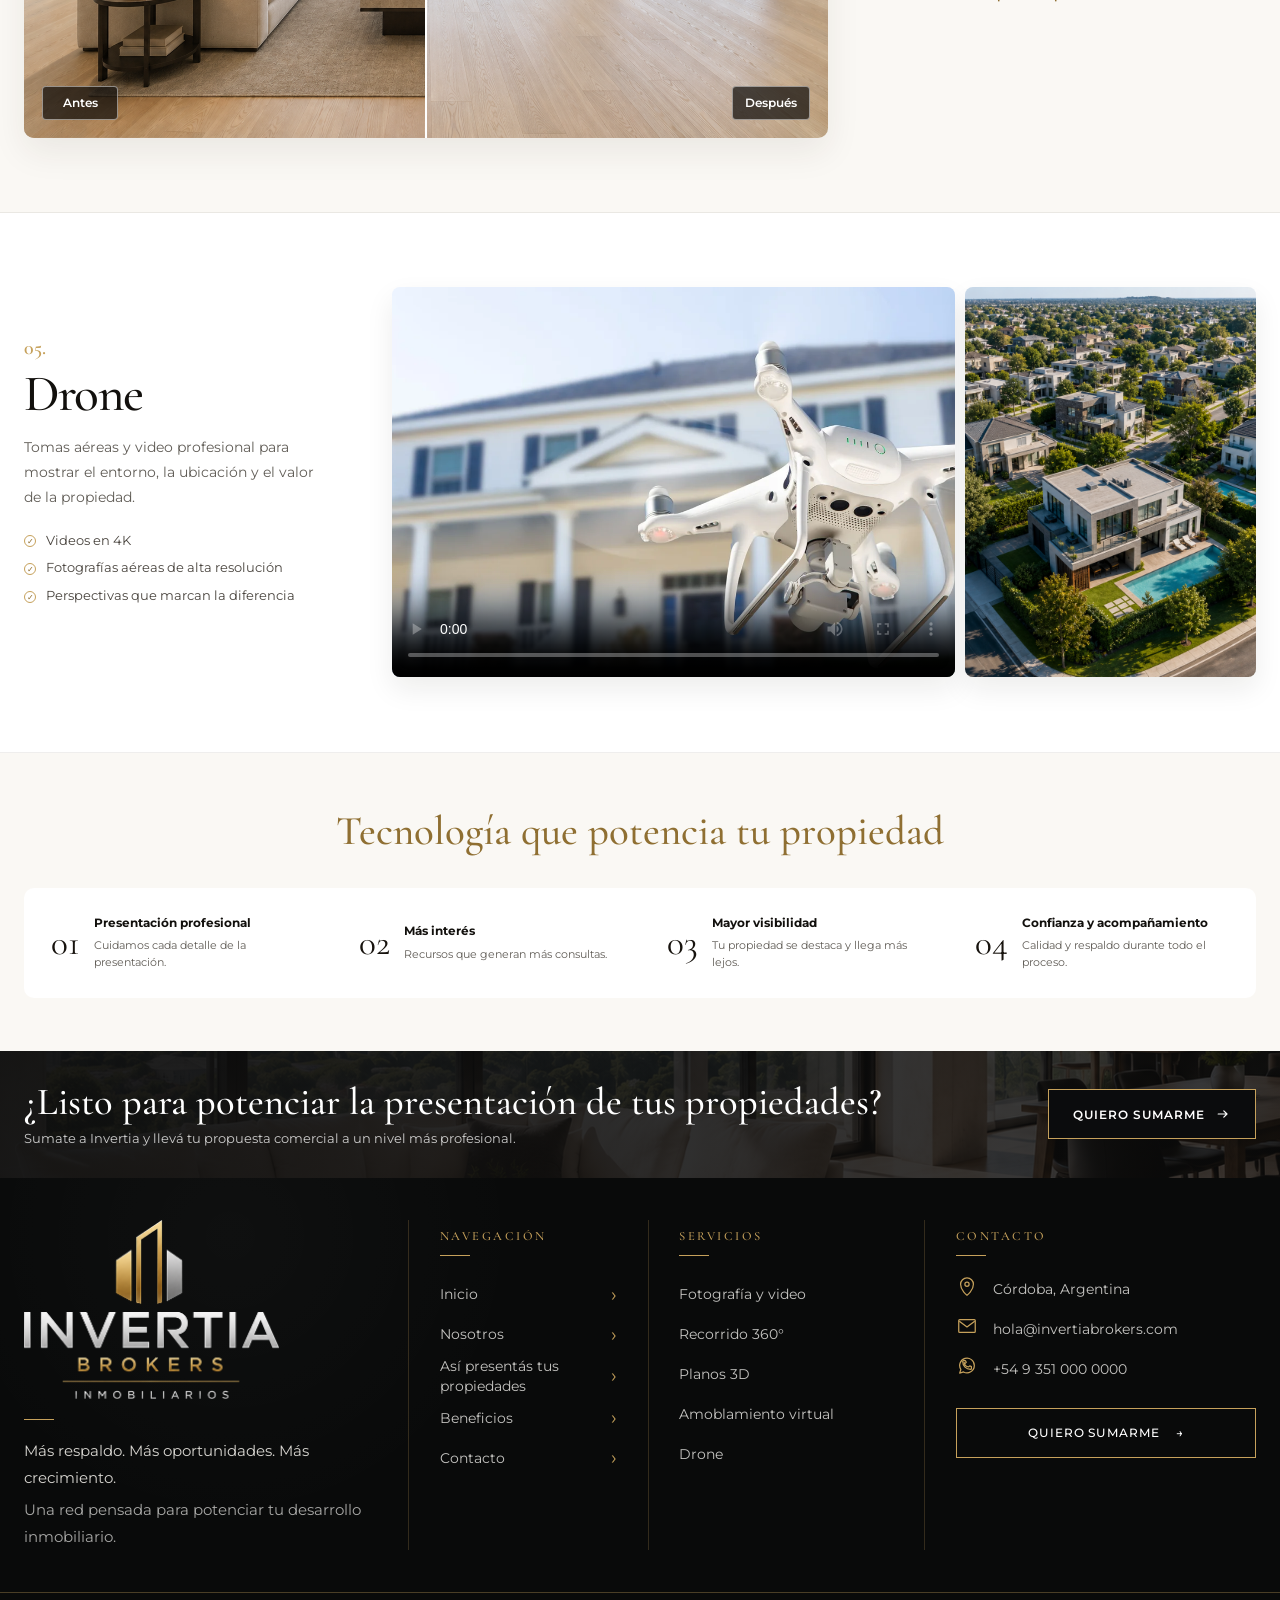
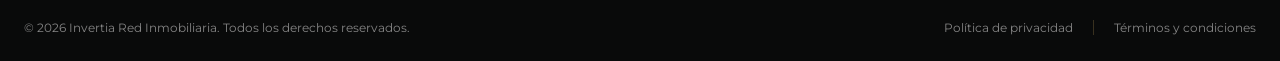
==== commit ad0cf0cb: "Fix varios - Home - asi presentamos tus propiedades" ====
--- a/asi-mostramos-tu-propiedad.html
+++ b/asi-mostramos-tu-propiedad.html
@@ -365,7 +365,7 @@
               <span>+54 9 351 000 0000</span>
             </li>
           </ul>
-          <a class="footer-contact-cta" href="sumate.html#sumate-form">VALUÁ TU PROPIEDAD <span aria-hidden="true">→</span></a>
+          <a class="footer-contact-cta" href="sumate.html#sumate-form">Quiero sumarme <span aria-hidden="true">→</span></a>
         </section>
       </div>
       <div class="footer-legal">
--- a/styles.css
+++ b/styles.css
@@ -1241,8 +1241,8 @@
 }
 
 .visual-media-card-icon img {
-  width: 34px;
-  height: 34px;
+  width: 26px;
+  height: 26px;
   object-fit: contain;
   filter: brightness(0) saturate(100%) invert(34%) sepia(92%) saturate(2455%)
     hue-rotate(223deg) brightness(102%) contrast(101%);
@@ -2097,8 +2097,8 @@
   }
 
   .visual-media-card-icon img {
-    width: 28px;
-    height: 28px;
+    width: 22px;
+    height: 22px;
   }
 
   .visual-media-card-body h3 {
@@ -2192,10 +2192,25 @@
 }
 
 /* Editorial real-estate direction */
+html {
+  overflow-x: hidden;
+}
+
+body {
+  overflow-x: hidden;
+}
+
 :root {
-  --color-primary: #bf930d;
-  --color-primary-dark: #8a6a09;
-  --color-primary-soft: rgba(191, 147, 13, 0.12);
+  --color-gold: #C6A15B;
+  --color-gold-dark: #8F6F32;
+  --color-gold-rgb: 198, 161, 91;
+  --color-silver: #BFC1C4;
+  --color-silver-secondary: #7F838A;
+  --color-silver-highlight: #7F838A;
+  --color-nav-accent: #D4AF37;
+  --color-primary: var(--color-gold);
+  --color-primary-dark: var(--color-gold-dark);
+  --color-primary-soft: rgba(var(--color-gold-rgb), 0.12);
   --color-bg: #ffffff;
   --color-white: #ffffff;
   --color-text: #0a0a0a;
@@ -2210,8 +2225,8 @@
   --color-navy-soft: var(--color-black-soft);
   --color-ivory: var(--color-white);
   --color-ivory-light: var(--color-white);
-  --color-champagne: #bf930d;
-  --color-champagne-soft: #d4ae42;
+  --color-champagne: var(--color-gold);
+  --color-champagne-soft: var(--color-silver);
   --shadow-soft: 0 18px 44px rgba(5, 5, 5, 0.07);
   --shadow-hover: 0 22px 54px rgba(5, 5, 5, 0.11);
   --radius-xl: 18px;
@@ -2397,7 +2412,7 @@
   bottom: -10px;
   left: 0;
   height: 1px;
-  background: var(--color-champagne);
+  background: var(--color-nav-accent);
   opacity: 0;
   transform: scaleX(0.4);
   transition: opacity 180ms ease, transform 180ms ease;
@@ -2420,7 +2435,7 @@
   min-height: 46px;
   margin-left: 8px;
   padding-inline: 22px;
-  border-color: rgba(191, 147, 13, 0.74);
+  border-color: rgba(var(--color-gold-rgb), 0.74);
   color: var(--color-ivory-light);
   background: transparent;
 }
@@ -2433,7 +2448,7 @@
 }
 
 .menu-toggle {
-  border: 1px solid rgba(191, 147, 13, 0.5);
+  border: 1px solid rgba(var(--color-gold-rgb), 0.5);
   border-radius: 0;
   background: var(--color-navy-soft);
   box-shadow: none;
@@ -2511,7 +2526,7 @@
 
 .hero h1 span {
   display: block;
-  color: var(--color-champagne);
+  color: var(--color-silver-highlight);
 }
 
 .hero-subtitle {
@@ -2607,7 +2622,7 @@
 }
 
 .visibility-title span {
-  color: var(--color-champagne);
+  color: var(--color-silver-highlight);
   background: none;
   -webkit-background-clip: initial;
   background-clip: initial;
@@ -2645,7 +2660,7 @@
 
 .visibility-feature-card:hover,
 .visibility-feature-card:focus-within {
-  border-color: rgba(191, 147, 13, 0.82);
+  border-color: rgba(var(--color-gold-rgb), 0.82);
   background: transparent;
   box-shadow: none;
   transform: none;
@@ -2697,7 +2712,7 @@
   min-height: 590px;
   overflow: hidden;
   padding: 0;
-  border-left: 1px solid rgba(191, 147, 13, 0.45);
+  border-left: 1px solid rgba(var(--color-gold-rgb), 0.45);
   background: var(--color-ivory-light);
 }
 
@@ -2787,7 +2802,7 @@
 }
 
 .tools-support-heading h2 span {
-  color: var(--color-champagne);
+  color: var(--color-silver-highlight);
   background: none;
   -webkit-background-clip: initial;
   background-clip: initial;
@@ -2807,7 +2822,7 @@
 
 .tools-support-card:hover,
 .tools-support-card:focus-within {
-  border-color: rgba(191, 147, 13, 0.8);
+  border-color: rgba(var(--color-gold-rgb), 0.8);
   box-shadow: var(--shadow-soft);
   transform: translateY(-4px);
 }
@@ -2820,7 +2835,7 @@
   width: 52px;
   height: 52px;
   margin-bottom: 24px;
-  border: 1px solid rgba(191, 147, 13, 0.48);
+  border: 1px solid rgba(var(--color-gold-rgb), 0.48);
   border-radius: 0;
   background: transparent;
 }
@@ -2925,7 +2940,7 @@
 }
 
 .visual-media-copy h2 span {
-  color: var(--color-champagne);
+  color: var(--color-silver-highlight);
   background: none;
   -webkit-background-clip: initial;
   background-clip: initial;
@@ -2960,7 +2975,7 @@
 }
 
 .visual-media-orbit {
-  border-color: rgba(191, 147, 13, 0.28);
+  border-color: rgba(var(--color-gold-rgb), 0.28);
 }
 
 .visual-media-graphic-dots {
@@ -2970,7 +2985,7 @@
 
 .visual-media-house-card,
 .visual-media-floating {
-  border: 1px solid rgba(191, 147, 13, 0.26);
+  border: 1px solid rgba(var(--color-gold-rgb), 0.26);
   border-radius: 0;
   background: var(--color-ivory-light);
   box-shadow: var(--shadow-soft);
@@ -2988,14 +3003,14 @@
 .visual-media-house-line {
   background: linear-gradient(
     90deg,
-    rgba(191, 147, 13, 0.3),
-    rgba(212, 174, 66, 0.72)
+    rgba(var(--color-gold-rgb), 0.3),
+    rgba(var(--color-gold-rgb), 0.72)
   );
 }
 
 .visual-media-house-knob {
   background: var(--color-champagne);
-  box-shadow: 0 0 0 6px rgba(191, 147, 13, 0.12);
+  box-shadow: 0 0 0 6px rgba(var(--color-gold-rgb), 0.12);
 }
 
 .visual-media-floating img {
@@ -3016,7 +3031,7 @@
 
 .visual-media-card:hover,
 .visual-media-card:focus-within {
-  border-color: rgba(191, 147, 13, 0.8);
+  border-color: rgba(var(--color-gold-rgb), 0.8);
   box-shadow: var(--shadow-soft);
   transform: translateY(-4px);
 }
@@ -3045,16 +3060,16 @@
 
 .visual-media-card-icon {
   left: 22px;
-  width: 64px;
-  height: 64px;
-  border: 1px solid rgba(191, 147, 13, 0.48);
+  width: 56px;
+  height: 56px;
+  border: 1px solid var(--color-gold);
   border-radius: 0;
-  background: var(--color-ivory-light);
+  background: #0B0C0D;
   box-shadow: none;
 }
 
 .visual-media-card-icon img {
-  filter: brightness(0) saturate(100%) invert(45%) sepia(86%) saturate(783%) hue-rotate(5deg) brightness(89%) contrast(99%);
+  filter: brightness(0) invert(1);
 }
 
 .visual-media-card-icon-text,
@@ -3062,10 +3077,15 @@
   color: var(--color-champagne);
 }
 
+.visual-media-card-icon-text {
+  color: #ffffff;
+  font-size: 1.35rem;
+}
+
 .visual-media-panorama-badge,
 .visual-media-panorama-hint,
 .visual-media-compare-label {
-  border-color: rgba(212, 174, 66, 0.62);
+  border-color: rgba(var(--color-gold-rgb), 0.62);
   border-radius: 0;
   background: rgba(10, 10, 10, 0.84);
 }
@@ -3106,7 +3126,7 @@
 }
 
 .network-story-copy h2 span {
-  color: var(--color-champagne);
+  color: var(--color-silver-highlight);
 }
 
 .network-story-copy p {
@@ -3186,7 +3206,7 @@
 }
 
 .network-process-header h2 span {
-  color: var(--color-champagne);
+  color: var(--color-silver-highlight);
 }
 
 .network-process-steps {
@@ -3205,7 +3225,7 @@
   right: 12.5%;
   left: 12.5%;
   height: 1px;
-  background: rgba(191, 147, 13, 0.46);
+  background: rgba(var(--color-gold-rgb), 0.46);
   content: "";
 }
 
@@ -3245,7 +3265,7 @@
   height: 48px;
   margin: 0 auto 24px;
   place-items: center;
-  border: 1px solid rgba(212, 174, 66, 0.42);
+  border: 1px solid rgba(var(--color-gold-rgb), 0.42);
   border-radius: 50%;
   color: var(--color-ivory-light);
   background: var(--color-navy-deep);
@@ -3370,7 +3390,7 @@
 
 .commission-panel {
   padding: clamp(38px, 4vw, 58px);
-  border: 1px solid rgba(191, 147, 13, 0.42);
+  border: 1px solid rgba(var(--color-gold-rgb), 0.42);
   border-radius: 0;
   background: var(--color-navy-soft);
   box-shadow: none;
@@ -3441,7 +3461,7 @@
   left: 0;
   width: 100%;
   height: 1px;
-  background: rgba(191, 147, 13, 0.46);
+  background: rgba(var(--color-gold-rgb), 0.46);
   content: "";
 }
 
@@ -3565,7 +3585,7 @@
 
 .brand-card {
   padding: 0;
-  border: 1px solid rgba(191, 147, 13, 0.44);
+  border: 1px solid rgba(var(--color-gold-rgb), 0.44);
   border-radius: 0;
   background: transparent;
   box-shadow: none;
@@ -3590,7 +3610,7 @@
 
 .site-footer {
   padding: 64px 0;
-  border-top: 1px solid rgba(191, 147, 13, 0.3);
+  border-top: 1px solid rgba(var(--color-gold-rgb), 0.3);
   color: var(--color-white);
   background: var(--color-navy-deep);
 }
@@ -3679,7 +3699,7 @@
   .nav {
     top: calc(100% + 1px);
     padding: 18px;
-    border: 1px solid rgba(191, 147, 13, 0.32);
+    border: 1px solid rgba(var(--color-gold-rgb), 0.32);
     border-radius: 0;
     background: rgba(5, 5, 5, 0.98);
     box-shadow: 0 22px 44px rgba(5, 5, 5, 0.18);
@@ -3738,7 +3758,7 @@
 
   .visibility-right {
     min-height: 460px;
-    border-top: 1px solid rgba(191, 147, 13, 0.45);
+    border-top: 1px solid rgba(var(--color-gold-rgb), 0.45);
     border-left: 0;
   }
 
@@ -4089,7 +4109,7 @@
 }
 
 .visibility-title em {
-  color: var(--color-champagne);
+  color: var(--color-silver-highlight);
   font-style: normal;
 }
 
@@ -4162,7 +4182,7 @@
     width: 100%;
     min-height: 106px;
     padding: 16px 14px;
-    border: 1px solid rgba(191, 147, 13, 0.17);
+    border: 1px solid rgba(var(--color-gold-rgb), 0.17);
     border-radius: 16px;
     color: #ffffff;
     background: linear-gradient(135deg, #1a1a1a 0%, #111111 55%, #0c0c0c 100%);
@@ -4172,7 +4192,7 @@
 
   .visibility-section .visibility-feature-card:hover,
   .visibility-section .visibility-feature-card:focus-within {
-    border-color: rgba(191, 147, 13, 0.17);
+    border-color: rgba(var(--color-gold-rgb), 0.17);
     background: linear-gradient(135deg, #1a1a1a 0%, #111111 55%, #0c0c0c 100%);
     box-shadow: 0 8px 22px rgba(9, 9, 9, 0.07);
     transform: none;
@@ -4215,7 +4235,7 @@
     height: 34px;
     place-items: center;
     border-radius: 50%;
-    background: linear-gradient(135deg, #d4a72d, #bf930d);
+    background: linear-gradient(135deg, var(--color-gold), var(--color-gold));
     box-shadow: inset 0 0 0 1px rgba(255, 255, 255, 0.16);
   }
 
@@ -4231,19 +4251,19 @@
     min-height: 60px;
     margin-top: 2px;
     padding: 0.9rem 3.4rem 0.9rem 1.5rem;
-    border: 1px solid rgba(142, 103, 4, 0.34);
+    border: 1px solid rgba(var(--color-gold-rgb), 0.34);
     border-radius: 12px;
     color: #0b0b0b;
-    background: linear-gradient(135deg, #d4a72d, #bf930d);
-    box-shadow: 0 10px 24px rgba(191, 147, 13, 0.14);
+    background: linear-gradient(135deg, var(--color-gold), var(--color-gold));
+    box-shadow: 0 10px 24px rgba(var(--color-gold-rgb), 0.14);
   }
 
   .visibility-section .visibility-primary-cta:hover,
   .visibility-section .visibility-primary-cta:focus-visible {
-    border-color: rgba(142, 103, 4, 0.5);
+    border-color: rgba(var(--color-gold-rgb), 0.5);
     color: #0b0b0b;
-    background: linear-gradient(135deg, #d4a72d, #bf930d);
-    box-shadow: 0 10px 24px rgba(191, 147, 13, 0.14);
+    background: linear-gradient(135deg, var(--color-gold), var(--color-gold));
+    box-shadow: 0 10px 24px rgba(var(--color-gold-rgb), 0.14);
     transform: none;
   }
 
@@ -4314,7 +4334,7 @@
 
 /* Premium footer */
 .site-footer {
-  --footer-gold: #bf930d;
+  --footer-gold: var(--color-gold);
   --footer-text: #f1f0ed;
   --footer-muted: #a7a7a5;
   padding: 0;
@@ -4327,8 +4347,8 @@
 }
 
 .footer-cta {
-  border-top: 1px solid rgba(191, 147, 13, 0.72);
-  border-bottom: 1px solid rgba(191, 147, 13, 0.52);
+  border-top: 1px solid rgba(var(--color-gold-rgb), 0.72);
+  border-bottom: 1px solid rgba(var(--color-gold-rgb), 0.52);
 }
 
 .footer-cta-inner {
@@ -4376,7 +4396,7 @@
   gap: 16px;
   min-height: 58px;
   border: 1px solid var(--footer-gold);
-  color: #d4ae42;
+  color: var(--color-silver);
   font-size: 0.82rem;
   font-weight: 500;
   letter-spacing: 0.2em;
@@ -4389,11 +4409,11 @@
 .footer-contact-cta:hover,
 .footer-contact-cta:focus-visible {
   color: #0a0a0a;
-  background: #bf930d;
+  background: var(--color-gold);
 }
 
 .site-footer a:focus-visible {
-  outline: 2px solid #d4ae42;
+  outline: 2px solid var(--color-silver);
   outline-offset: 4px;
 }
 
@@ -4418,7 +4438,7 @@
 }
 
 .footer-main-grid > * + * {
-  border-left: 1px solid rgba(191, 147, 13, 0.22);
+  border-left: 1px solid rgba(var(--color-gold-rgb), 0.22);
 }
 
 .footer-brand img {
@@ -4465,9 +4485,9 @@
   width: 44px;
   height: 44px;
   place-items: center;
-  border: 1px solid rgba(191, 147, 13, 0.58);
+  border: 1px solid rgba(var(--color-gold-rgb), 0.58);
   border-radius: 50%;
-  color: #bf930d;
+  color: var(--color-gold);
   cursor: default;
 }
 
@@ -4487,7 +4507,7 @@
 
 .footer-column h3 {
   margin: 8px 0 20px;
-  color: #bf930d;
+  color: var(--color-gold);
   font-size: 0.78rem;
   font-weight: 500;
   letter-spacing: 0.2em;
@@ -4532,7 +4552,7 @@
 .footer-navigation a:focus-visible,
 .footer-contact a:hover,
 .footer-contact a:focus-visible {
-  color: #d4ae42;
+  color: var(--color-silver);
 }
 
 .footer-contact ul {
@@ -4571,7 +4591,7 @@
 }
 
 .footer-legal {
-  border-top: 1px solid rgba(191, 147, 13, 0.34);
+  border-top: 1px solid rgba(var(--color-gold-rgb), 0.34);
 }
 
 .footer-legal-inner {
@@ -4597,7 +4617,7 @@
 .footer-legal-inner > div span + span {
   margin-left: 20px;
   padding-left: 20px;
-  border-left: 1px solid rgba(191, 147, 13, 0.26);
+  border-left: 1px solid rgba(var(--color-gold-rgb), 0.26);
 }
 
 @media (max-width: 1080px) {
@@ -4624,7 +4644,7 @@
   }
 
   .footer-main-grid > :nth-child(n + 3) {
-    border-top: 1px solid rgba(191, 147, 13, 0.22);
+    border-top: 1px solid rgba(var(--color-gold-rgb), 0.22);
   }
 }
 
@@ -4664,7 +4684,7 @@
   }
 
   .footer-main-grid > * + * {
-    border-top: 1px solid rgba(191, 147, 13, 0.22);
+    border-top: 1px solid rgba(var(--color-gold-rgb), 0.22);
   }
 
   .footer-brand {
@@ -4772,12 +4792,16 @@
 .hero .eyebrow-hero {
   justify-content: center;
   margin-bottom: 24px;
-  color: #d4ae42;
-}
-
-.hero h1,
+  color: var(--color-gold);
+}
+
+.hero h1 {
+  color: var(--color-white);
+  text-shadow: 0 2px 26px rgba(0, 0, 0, 0.28);
+}
+
 .hero h1 span {
-  color: #d6d8da;
+  color: var(--color-white);
   text-shadow: 0 2px 26px rgba(0, 0, 0, 0.28);
 }
 
@@ -4895,7 +4919,7 @@
 .visibility-editorial p {
   align-self: end;
   margin: 0;
-  color: #bf930d;
+  color: var(--color-gold);
   font-family: "Cormorant Garamond", Georgia, serif;
   font-size: clamp(1.2rem, 1.7vw, 1.55rem);
   line-height: 1.35;
@@ -4906,7 +4930,7 @@
   align-self: start;
   width: 34px;
   height: 14px;
-  border-bottom: 1px solid #bf930d;
+  border-bottom: 1px solid var(--color-gold);
 }
 
 .visibility-editorial > span::after {
@@ -4915,8 +4939,8 @@
   bottom: -3px;
   width: 7px;
   height: 7px;
-  border-top: 1px solid #bf930d;
-  border-right: 1px solid #bf930d;
+  border-top: 1px solid var(--color-gold);
+  border-right: 1px solid var(--color-gold);
   transform: rotate(45deg);
   content: "";
 }
@@ -5119,7 +5143,7 @@
   left: 0;
   width: 29px;
   height: 1px;
-  background: #bf930d;
+  background: var(--color-gold);
   content: "";
 }
 
@@ -5129,8 +5153,8 @@
   left: 22px;
   width: 7px;
   height: 7px;
-  border-top: 1px solid #bf930d;
-  border-right: 1px solid #bf930d;
+  border-top: 1px solid var(--color-gold);
+  border-right: 1px solid var(--color-gold);
   transform: rotate(45deg);
   content: "";
 }
@@ -5145,13 +5169,13 @@
 
 @media (hover: hover) and (pointer: fine) {
   .network-process-step:hover .network-process-number {
-    color: #bf930d;
+    color: var(--color-gold);
     transform: none;
   }
 
   .network-process-step:hover h3 {
     color: #111;
-    background-image: linear-gradient(rgba(191, 147, 13, 0.72), rgba(191, 147, 13, 0.72));
+    background-image: linear-gradient(rgba(var(--color-gold-rgb), 0.72), rgba(var(--color-gold-rgb), 0.72));
   }
 }
 
@@ -5353,8 +5377,15 @@
   .commission-copy,
   .commission-panel,
   .brand-copy {
+    width: 100%;
+    min-width: 0;
     margin-inline: auto;
     text-align: center;
+  }
+
+  .tools-support-heading h2 {
+    width: 100%;
+    min-width: 0;
   }
 
   .hero .button-hero,
--- a/mostrar-propiedad.css
+++ b/mostrar-propiedad.css
@@ -1,6 +1,8 @@
 :root {
-  --showcase-gold: #bf7b12;
-  --showcase-gold-dark: #9b6109;
+  --showcase-gold: var(--color-gold);
+  --showcase-gold-strong: #D4AF37;
+  --showcase-gold-dark: var(--color-gold-dark);
+  --showcase-silver: var(--color-silver-highlight);
   --showcase-ink: #12100d;
   --showcase-muted: #615d57;
   --showcase-line: rgba(64, 51, 33, 0.14);
@@ -122,7 +124,7 @@
 }
 
 .showcase-hero h1 span {
-  color: var(--showcase-gold);
+  color: var(--showcase-silver);
 }
 
 .showcase-hero-copy p {
@@ -160,22 +162,24 @@
 
 .showcase-button {
   display: inline-flex;
-  min-height: 45px;
+  min-height: 50px;
   align-items: center;
   justify-content: center;
-  gap: 0.75rem;
-  padding: 0.75rem 1.25rem;
+  gap: 0.65rem;
+  padding: 0 24px;
   border: 1px solid var(--showcase-gold);
+  border-radius: 0;
   color: var(--showcase-gold-dark);
   background: transparent;
-  font-size: 0.72rem;
-  font-weight: 700;
-  letter-spacing: 0.025em;
-  transition: color 220ms ease, background-color 220ms ease, box-shadow 220ms ease;
+  font-size: 0.76rem;
+  font-weight: 600;
+  letter-spacing: 0.08em;
+  text-transform: uppercase;
+  transition: color 220ms ease, background-color 220ms ease, border-color 220ms ease, box-shadow 220ms ease, transform 220ms ease;
 }
 
 .showcase-button svg {
-  width: 18px;
+  width: 16px;
   fill: none;
   stroke: currentColor;
   stroke-linecap: round;
@@ -184,7 +188,14 @@
 }
 
 .showcase-button:hover,
-.showcase-button:focus-visible,
+.showcase-button:focus-visible {
+  color: var(--showcase-gold-dark);
+  border-color: var(--showcase-gold-strong);
+  background: rgba(212, 175, 55, 0.08);
+  box-shadow: 0 8px 20px rgba(212, 175, 55, 0.12);
+  transform: translateY(-2px);
+}
+
 .showcase-button-filled {
   color: #ffffff;
   background: var(--showcase-gold);
@@ -192,8 +203,26 @@
 
 .showcase-button-filled:hover,
 .showcase-button-filled:focus-visible {
-  background: var(--showcase-gold-dark);
-  box-shadow: 0 12px 28px rgba(155, 97, 9, 0.16);
+  color: #ffffff;
+  border-color: var(--showcase-gold-strong);
+  background: var(--showcase-gold-strong);
+  box-shadow: 0 10px 24px rgba(212, 175, 55, 0.18);
+}
+
+.showcase-page .footer-contact-cta {
+  min-height: 50px;
+  padding: 0 24px;
+  border-color: var(--showcase-gold);
+  color: var(--showcase-silver);
+  font-size: 0.76rem;
+  letter-spacing: 0.08em;
+}
+
+.showcase-page .footer-contact-cta:hover,
+.showcase-page .footer-contact-cta:focus-visible {
+  border-color: var(--showcase-gold-strong);
+  color: #ffffff;
+  background: var(--showcase-gold-strong);
 }
 
 .service-cards {
@@ -223,7 +252,7 @@
 
 .service-card:hover,
 .service-card:focus-visible {
-  border-color: rgba(191, 123, 18, 0.55);
+  border-color: rgba(var(--color-gold-rgb), 0.55);
   box-shadow: 0 18px 38px rgba(53, 42, 24, 0.1);
   transform: translateY(-4px);
 }
@@ -916,3 +945,48 @@
     transition: none;
   }
 }
+
+/* Final showcase button overrides: keep the approved visual treatment effective. */
+.showcase-page a.showcase-button {
+  min-height: 50px;
+  padding: 0 24px;
+  border: 1px solid var(--showcase-gold);
+  color: var(--showcase-gold-dark);
+  background: transparent;
+  box-shadow: none;
+}
+
+.showcase-page a.showcase-button.showcase-button-filled {
+  color: #ffffff;
+  background: #0B0C0D;
+}
+
+.showcase-page a.showcase-button:hover,
+.showcase-page a.showcase-button:focus-visible {
+  border-color: var(--showcase-gold-strong);
+  color: var(--showcase-gold-dark);
+  background: rgba(212, 175, 55, 0.08);
+  box-shadow: 0 8px 20px rgba(212, 175, 55, 0.12);
+}
+
+.showcase-page a.showcase-button.showcase-button-filled:hover,
+.showcase-page a.showcase-button.showcase-button-filled:focus-visible {
+  border-color: var(--showcase-gold-strong);
+  color: #ffffff;
+  background: #0B0C0D;
+}
+
+.showcase-page .footer-contact-cta,
+.showcase-page .footer-contact-cta:hover,
+.showcase-page .footer-contact-cta:focus-visible {
+  min-height: 50px;
+  border: 1px solid var(--showcase-gold);
+  color: #ffffff;
+  background: transparent;
+}
+
+.showcase-page .footer-contact-cta:hover,
+.showcase-page .footer-contact-cta:focus-visible {
+  border-color: var(--showcase-gold-strong);
+  background: rgba(212, 175, 55, 0.12);
+}
